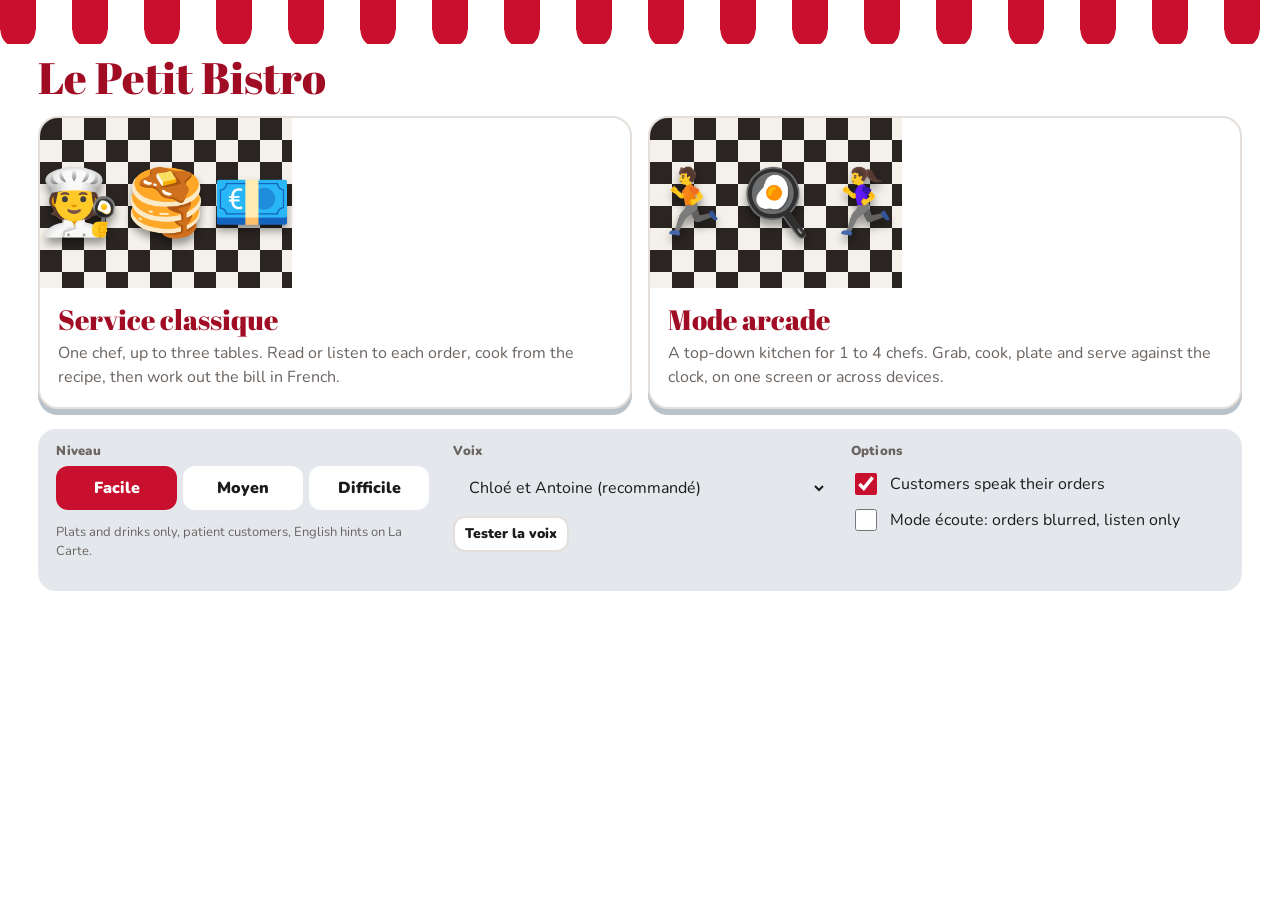
==== index.html @ fda9267b "Le Petit Bistro v1.0: classic and arcade modes with ElevenLabs voices Service classique and an Overc" ====
<!DOCTYPE html>
<html lang="fr">
<head>
<meta charset="utf-8">
<meta name="viewport" content="width=device-width, initial-scale=1">
<title>Le Petit Bistro</title>
<link rel="preconnect" href="https://fonts.googleapis.com">
<link rel="preconnect" href="https://fonts.gstatic.com" crossorigin>
<link href="https://fonts.googleapis.com/css2?family=Abril+Fatface&family=Nunito:wght@400;700;900&family=Caveat:wght@600&display=swap" rel="stylesheet">
<style>
/* VOICE: playful, busy, Parisian; Year 5-7 French under kitchen pressure
   IDEA: a corner bistro: striped awning, zinc counter, chalkboard menu, black-and-white tiled floor
   PICTURE: the game itself: the dining room (Classique) and a top-down kitchen (Arcade)
   COLOUR and TYPE: awning red, zinc grey, brass; Abril Fatface sign, Nunito body, Caveat chalk
   LAYOUT: awning band, game area, chalkboard menu beside (stacks on phones) */
:root{color-scheme:light dark;
--bg:light-dark(#ffffff,#141110);--ink:light-dark(#1d1b1a,#f3eee8);--mute:light-dark(#6b6460,#a99f97);
--red:#c8102e;--red2:light-dark(#a00c24,#e0435a);--zinc:light-dark(#e4e8ec,#2b3036);--zinc2:light-dark(#b9c1c9,#3c434b);
--card:light-dark(#ffffff,#1f1b19);--line:light-dark(#e4dfda,#352f2b);--brass:#c9a227;--ok:#2e8b57;--bad:#c8102e;
--board:#22302b;--chalk:#f2f0e6}
:root[data-theme=light]{color-scheme:light}:root[data-theme=dark]{color-scheme:dark}
*{box-sizing:border-box;min-width:0}
[hidden]{display:none!important}
body{margin:0;background:var(--bg);color:var(--ink);font:16px/1.5 Nunito,system-ui,sans-serif;overflow-x:clip}
button,input,select{font:inherit;color:inherit}
button{cursor:pointer;border:0;min-height:44px;border-radius:12px}
button:focus-visible,input:focus-visible,select:focus-visible{outline:3px solid var(--brass);outline-offset:2px}
input[type=text],select{min-height:44px;font-size:16px;border-radius:12px;padding:0 12px;background:var(--zinc);border:0}
.awning{height:30px;background:repeating-linear-gradient(90deg,var(--red) 0 36px,#fff 36px 72px);position:relative}
.awning::after{content:"";position:absolute;left:0;right:0;bottom:-14px;height:14px;background:radial-gradient(circle at 18px 0,var(--red) 17px,transparent 18px) 0 0/72px 14px,radial-gradient(circle at 18px 0,#fff 17px,transparent 18px) 36px 0/72px 14px}
header{display:flex;flex-wrap:wrap;align-items:center;gap:10px 20px;padding:24px max(3vw,14px) 8px}
h1{font:400 clamp(28px,4.4vw,44px)/1.05 "Abril Fatface",serif;margin:0;color:var(--red2);cursor:pointer}
.hud{display:flex;gap:8px;flex-wrap:wrap;margin-left:auto;align-items:center}
.pill{background:var(--zinc);border-radius:999px;padding:6px 14px;font-weight:900;white-space:nowrap}
.pill small{font-weight:700;color:var(--mute);margin-right:6px}
main{display:grid;grid-template-columns:minmax(0,1fr) 290px;gap:18px;padding:8px max(3vw,14px) 40px;max-width:1400px;margin:auto}
main.wide{grid-template-columns:minmax(0,1fr)}
@media(max-width:960px){main{grid-template-columns:minmax(0,1fr)}}
h2{font:900 13px/1 Nunito;letter-spacing:.02em;color:var(--mute);margin:0 0 8px}
.screen{display:none}.screen.on{display:block}
.btn{background:var(--red);color:#fff;font-weight:900;padding:0 18px}
.btn.ghost{background:var(--zinc);color:var(--ink)}
.zone .btn.ghost,.settings .btn.ghost{background:var(--card);border:2px solid var(--line)}
.btn.small{min-height:36px;padding:0 10px;font-size:14px}
.btn:disabled{opacity:.45;cursor:not-allowed}
.row{display:flex;gap:8px;flex-wrap:wrap;align-items:center}
.note{font-size:13px;color:var(--mute)}
/* menu */
.modes{display:grid;grid-template-columns:repeat(2,minmax(0,1fr));gap:16px}
@media(max-width:700px){.modes{grid-template-columns:minmax(0,1fr)}}
.mode{background:var(--card);border:2px solid var(--line);border-radius:20px;padding:0;overflow:hidden;text-align:left;display:flex;flex-direction:column;box-shadow:0 6px 0 var(--zinc2)}
.mode:hover{border-color:var(--brass)}
.mode .pic{height:170px;display:flex;align-items:center;justify-content:center;font-size:64px;gap:6px;background:conic-gradient(#f4f1ea 25%,#2a2522 0 50%,#f4f1ea 0 75%,#2a2522 0) 0 0/44px 44px;position:relative}
.mode .pic span{filter:drop-shadow(0 6px 4px #0006)}
.mode .txt{padding:16px 18px 18px}
.mode h3{font:400 28px/1.1 "Abril Fatface",serif;margin:0 0 6px;color:var(--red2)}
.mode p{margin:0;color:var(--mute)}
.settings{margin-top:20px;background:var(--zinc);border-radius:18px;padding:16px 18px;display:grid;grid-template-columns:repeat(auto-fit,minmax(240px,1fr));gap:12px 24px}
.seg{display:grid;grid-template-columns:repeat(3,minmax(0,1fr));gap:6px}
.seg button{background:var(--card);font-weight:900}.seg button[aria-pressed=true]{background:var(--red);color:#fff}
label.opt{display:flex;align-items:center;gap:10px;padding:4px 0}
label.opt input{width:22px;height:22px;accent-color:var(--red);flex:none}
/* classic */
.room{display:grid;grid-template-columns:repeat(var(--n,3),minmax(0,1fr));gap:12px;padding:14px;border-radius:18px;background:conic-gradient(var(--zinc) 25%,var(--card) 0 50%,var(--zinc) 0 75%,var(--card) 0) 0 0/40px 40px}
@media(max-width:600px){.room{grid-template-columns:minmax(0,1fr)}}
.table{background:var(--card);border:2px solid var(--line);border-radius:16px;padding:12px;min-height:196px;display:flex;flex-direction:column;gap:8px;box-shadow:0 6px 0 var(--zinc2)}
.table.empty{align-items:center;justify-content:center;color:var(--mute);font-style:italic}
.who{display:flex;align-items:center;gap:10px}.face{font-size:38px;line-height:1}.who b{display:block}.who span{font-size:13px;color:var(--mute)}
.bubble{background:var(--zinc);border-radius:14px;padding:9px 11px;font-weight:700}
.hidden .txt{filter:blur(6px);user-select:none}
.bar{height:8px;background:var(--zinc);border-radius:9px;overflow:hidden}.bar i{display:block;height:100%;background:var(--ok);transition:width .25s linear}
.kitchen{margin-top:18px;display:grid;grid-template-columns:minmax(0,1.4fr) minmax(0,1fr);gap:14px}
@media(max-width:700px){.kitchen{grid-template-columns:minmax(0,1fr)}}
.zone{background:var(--zinc);border-radius:18px;padding:14px}
.grid{display:grid;grid-template-columns:repeat(auto-fill,minmax(98px,1fr));gap:8px}
.item{background:var(--card);border:2px solid var(--line);display:flex;flex-direction:column;align-items:center;justify-content:center;padding:8px 4px;gap:2px;min-height:84px;text-align:center;line-height:1.15}
.item:hover{border-color:var(--brass)}.item .e{font-size:30px}.item b{font-size:14px}.item small{font-size:12px;color:var(--mute)}
.plate{background:var(--card);border-radius:50%;aspect-ratio:1;max-width:170px;margin:4px auto 10px;display:flex;flex-wrap:wrap;align-content:center;justify-content:center;gap:4px;font-size:30px;border:8px double var(--zinc2)}
.plate.cooking{animation:sizzle .3s infinite alternate}@keyframes sizzle{to{transform:rotate(2deg) scale(1.02)}}
.cookbar{height:8px;border-radius:9px;background:var(--card);overflow:hidden;margin-bottom:10px}.cookbar i{display:block;height:100%;width:0;background:var(--brass)}
.tray{display:grid;grid-template-columns:repeat(3,minmax(0,1fr));gap:8px}
.slot{background:var(--card);border:2px dashed var(--zinc2);border-radius:12px;min-height:84px;display:flex;flex-direction:column;align-items:center;justify-content:center;text-align:center;font-size:12px;color:var(--mute);padding:4px}
.slot.full{border-style:solid;border-color:var(--brass);color:var(--ink)}.slot .e{font-size:28px}
/* board */
.board{background:var(--board);color:var(--chalk);border-radius:16px;padding:16px;border:10px solid #6b4a2b;align-self:start;position:sticky;top:12px}
@media(max-width:960px){.board{position:static}}
.board h3{font:600 32px/1 Caveat,cursive;margin:0 0 6px;text-align:center}
.board h4{font:600 21px/1 Caveat,cursive;margin:10px 0 4px;color:var(--brass)}
.dish{display:grid;grid-template-columns:minmax(0,1fr) auto;gap:0 8px;font:600 19px/1.2 Caveat,cursive;padding:3px 0;border-bottom:1px dashed #ffffff22}
.dish .r{grid-column:1/-1;font:13px Nunito;opacity:.85}.dish .p{white-space:nowrap}
/* arcade */
.tickets{display:flex;gap:8px;overflow-x:auto;padding-bottom:6px;min-height:118px}
.ticket{flex:0 0 210px;background:#fffdf5;color:#1d1b1a;border-radius:6px 6px 14px 14px;padding:8px 10px 10px;box-shadow:0 3px 0 #0002;position:relative;border-top:6px solid var(--red)}
.ticket .t{font-weight:700;font-size:14px;line-height:1.3}
.ticket .slots{display:flex;gap:6px;margin-top:6px;font-size:20px}
.ticket .slots span{background:#efe9dc;border-radius:8px;padding:0 6px;min-width:34px;text-align:center}
.ticket .slots span.got{background:#cdebd8}
.ticket .tb{height:6px;background:#efe9dc;border-radius:6px;overflow:hidden;margin-top:6px}.ticket .tb i{display:block;height:100%}
.ticket button{position:absolute;top:4px;right:4px;min-height:30px;padding:0 6px;background:#efe9dc;font-size:14px}
.ticket.empty{background:transparent;border:2px dashed var(--zinc2);color:var(--mute);display:flex;align-items:center;justify-content:center;box-shadow:none}
.stage{position:relative;background:#2a2522;border-radius:18px;padding:8px;touch-action:none}
#cv{display:block;width:100%;border-radius:12px}
.touch{display:flex;justify-content:space-between;align-items:center;padding:12px 14px 6px;user-select:none;-webkit-user-select:none}
.joy{position:relative;width:132px;height:132px;border-radius:50%;background:#ffffff22;border:2px solid #ffffff55;touch-action:none;flex:none}
.joy i{position:absolute;left:50%;top:50%;width:56px;height:56px;margin:-28px 0 0 -28px;border-radius:50%;background:#fffc}
.act{width:112px;height:112px;border-radius:50%;background:var(--red);color:#fff;font-weight:900;font-size:15px;box-shadow:0 6px 0 #7a0a1c;flex:none;touch-action:none}
.act:active{transform:translateY(3px);box-shadow:0 3px 0 #7a0a1c}
.touch.off{display:none}
.lobby{display:grid;grid-template-columns:repeat(auto-fit,minmax(260px,1fr));gap:14px}
.card{background:var(--card);border:2px solid var(--line);border-radius:18px;padding:16px}
.card h3{font:400 22px/1.1 "Abril Fatface",serif;margin:0 0 8px;color:var(--red2)}
.code{font:400 48px/1 "Abril Fatface",serif;letter-spacing:.08em;color:var(--red2)}
.plist{display:flex;flex-wrap:wrap;gap:6px;margin:8px 0}
.plist span{background:var(--zinc);border-radius:999px;padding:4px 12px;font-weight:700}
.plist i{display:inline-block;width:12px;height:12px;border-radius:50%;margin-right:6px;vertical-align:-1px}
.keys{font-size:13px;color:var(--mute);margin-top:8px}
kbd{background:var(--zinc);border-radius:5px;padding:1px 6px;font:700 12px Nunito}
/* overlays */
.toast{position:fixed;left:50%;bottom:22px;transform:translateX(-50%);background:var(--ink);color:var(--bg);padding:10px 18px;border-radius:12px;font-weight:700;opacity:0;transition:opacity .2s;pointer-events:none;max-width:90vw;text-align:center;z-index:9}
.toast.on{opacity:1}
.modal{position:fixed;inset:0;background:#000a;display:none;align-items:center;justify-content:center;padding:16px;z-index:8}
.modal.on{display:flex}
.sheet{background:var(--card);border-radius:20px;padding:24px;max-width:540px;width:100%;max-height:92vh;overflow:auto;border-top:14px solid var(--red)}
.sheet h2{font:400 30px/1.1 "Abril Fatface",serif;color:var(--red2);margin:0 0 12px}
.bill{font:600 22px/1.3 Caveat,cursive;background:var(--zinc);border-radius:12px;padding:12px 16px;margin:10px 0}
.bill div{display:flex;justify-content:space-between;gap:10px}.bill .tot{border-top:2px solid var(--ink);margin-top:6px;padding-top:4px;font-size:26px}
.choices{display:grid;gap:8px;margin-top:10px}
.choices button{background:var(--zinc);font-weight:900;font-size:18px}
.choices button.right{background:var(--ok);color:#fff}.choices button.wrong{background:var(--bad);color:#fff}
.stats{display:grid;grid-template-columns:repeat(2,minmax(0,1fr));gap:8px;margin:10px 0}
.stats div{background:var(--zinc);border-radius:12px;padding:10px}.stats b{display:block;font-size:26px}
.stars{font-size:38px;text-align:center;letter-spacing:6px}
.vocab{font-size:14px;columns:2;column-gap:16px}@media(max-width:480px){.vocab{columns:1}}
@media(prefers-reduced-motion:reduce){.plate.cooking{animation:none}.bar i{transition:none}}
</style>
</head>
<body>
<div class="awning"></div>
<header>
  <h1 id="home" title="Menu">Le Petit Bistro</h1>
  <div class="hud" id="hud" hidden>
    <span class="pill"><small>Temps</small><span id="time">3:00</span></span>
    <span class="pill"><small>Caisse</small><span id="cash">0 €</span></span>
    <span class="pill"><small>Servis</small><span id="served">0</span></span>
    <button class="btn ghost small" id="soundBtn" aria-pressed="true">🔊 Son</button>
    <button class="btn ghost small" id="pauseBtn">Pause</button>
    <button class="btn ghost small" id="quitBtn">Menu</button>
  </div>
</header>

<main id="main">
<section>
  <!-- MENU -->
  <div class="screen on" id="scrMenu">
    <div class="modes">
      <button class="mode" id="goClassic">
        <div class="pic"><span>🧑‍🍳</span><span>🥞</span><span>💶</span></div>
        <div class="txt"><h3>Service classique</h3><p>One chef, up to three tables. Read or listen to each order, cook from the recipe, then work out the bill in French.</p></div>
      </button>
      <button class="mode" id="goArcade">
        <div class="pic"><span>🏃</span><span>🍳</span><span>🏃‍♀️</span></div>
        <div class="txt"><h3>Mode arcade</h3><p>A top-down kitchen for 1 to 4 chefs. Grab, cook, plate and serve against the clock, on one screen or across devices.</p></div>
      </button>
    </div>
    <div class="settings">
      <div>
        <h2>Niveau</h2>
        <div class="seg" id="levels">
          <button data-l="facile" aria-pressed="true">Facile</button>
          <button data-l="moyen" aria-pressed="false">Moyen</button>
          <button data-l="difficile" aria-pressed="false">Difficile</button>
        </div>
        <p class="note" id="levelNote"></p>
      </div>
      <div>
        <h2>Voix</h2>
        <select id="voiceSel" aria-label="Voix" style="width:100%"></select>
        <div class="row" style="margin-top:6px"><button class="btn ghost small" id="testVoice">Tester la voix</button><span class="note" id="voiceNote"></span></div>
      </div>
      <div>
        <h2>Options</h2>
        <label class="opt"><input type="checkbox" id="optSound" checked> Customers speak their orders</label>
        <label class="opt"><input type="checkbox" id="optListen"> Mode écoute: orders blurred, listen only</label>
      </div>
    </div>
  </div>

  <!-- CLASSIC -->
  <div class="screen" id="scrClassic">
    <h2>La salle</h2>
    <div class="room" id="room"></div>
    <div class="kitchen">
      <div class="zone">
        <h2>Les ingrédients: cliquez pour les mettre dans l'assiette</h2>
        <div class="grid" id="ings"></div>
        <h2 style="margin-top:14px">Le bar et le frigo</h2>
        <div class="grid" id="extras"></div>
      </div>
      <div class="zone">
        <h2>L'assiette</h2>
        <div class="plate" id="plate"></div>
        <div class="cookbar"><i id="cookfill"></i></div>
        <div class="row" style="justify-content:center">
          <button class="btn" id="prepBtn">Préparer</button>
          <button class="btn ghost" id="binBtn">Poubelle</button>
        </div>
        <h2 style="margin-top:16px">Le plateau: cliquez pour enlever</h2>
        <div class="tray" id="tray"></div>
      </div>
    </div>
  </div>

  <!-- ARCADE LOBBY -->
  <div class="screen" id="scrLobby">
    <div class="lobby">
      <div class="card">
        <h3>Sur cet appareil</h3>
        <p class="note">One or two chefs sharing this screen and keyboard.</p>
        <label class="opt"><input type="text" id="nameIn" value="Chef" maxlength="12" aria-label="Ton nom" style="flex:1"></label>
        <label class="opt"><input type="checkbox" id="opt2p"> Two players on this keyboard</label>
        <button class="btn" id="playLocal">Ouvrir la cuisine</button>
        <p class="keys">Chef 1: <kbd>W</kbd><kbd>A</kbd><kbd>S</kbd><kbd>D</kbd> to move, <kbd>Space</kbd> or <kbd>E</kbd> to grab and drop.<br>Chef 2: arrow keys, <kbd>Enter</kbd>. Touch screens get a joystick.</p>
      </div>
      <div class="card">
        <h3>En ligne</h3>
        <p class="note" id="onlineNote">Connecting…</p>
        <div class="row"><button class="btn" id="hostBtn" disabled>Créer une partie</button></div>
        <div class="row" style="margin-top:10px">
          <input type="text" id="codeIn" placeholder="Code" maxlength="4" aria-label="Code de la partie" style="width:110px;text-transform:uppercase">
          <button class="btn ghost" id="joinBtn" disabled>Rejoindre</button>
        </div>
        <div id="netBox" hidden style="margin-top:12px">
          <div class="note" id="netRole"></div>
          <div class="code" id="netCode"></div>
          <div class="plist" id="netPlayers"></div>
          <div class="row"><button class="btn" id="netStart" hidden>Lancer le service</button><button class="btn ghost small" id="netLeave">Quitter</button></div>
        </div>
      </div>
    </div>
  </div>

  <!-- ARCADE GAME -->
  <div class="screen" id="scrArcade">
    <div class="tickets" id="tickets"></div>
    <div class="stage" id="stage">
      <canvas id="cv" width="960" height="576" aria-label="La cuisine"></canvas>
      <div class="touch off" id="touch">
        <div class="joy" id="joy"><i id="knob"></i></div>
        <button class="act" id="actBtn">Prendre /<br>Poser</button>
      </div>
    </div>
    <p class="note" style="margin-top:8px">Grab a plate (🍽️), add ingredients from the crates, cook on the stove (🔥) if the recipe says so, then take dishes, drinks and desserts to the hatch (PASSE). The bin (🗑️) clears your hands.</p>
  </div>
</section>

<aside class="board" id="board" aria-label="Le menu">
  <h3>La Carte</h3>
  <div id="carte"></div>
</aside>
</main>

<div class="toast" id="toast"></div>

<div class="modal" id="billModal">
  <div class="sheet">
    <h2 id="billTitle">L'addition !</h2>
    <p id="billSay"></p>
    <div class="bill" id="billLines"></div>
    <p><b>Ça fait combien ?</b> Choose the total in French.</p>
    <div class="choices" id="billChoices"></div>
    <p id="billFeedback" style="font-weight:900;min-height:24px"></p>
    <div class="row"><button class="btn" id="billNext" hidden>Continuer</button></div>
  </div>
</div>

<div class="modal" id="endModal">
  <div class="sheet">
    <h2 id="endTitle">Le bistro est fermé !</h2>
    <div class="stars" id="endStars"></div>
    <div class="stats" id="endStats"></div>
    <h2 style="font-size:20px">Vocabulaire du jour</h2>
    <div class="vocab" id="endVocab"></div>
    <div class="row" style="margin-top:14px"><button class="btn" id="againBtn">Rejouer</button><button class="btn ghost" id="endMenu">Menu</button></div>
  </div>
</div>

<script>
{
/* ---------------- data ---------------- */
const $=id=>document.getElementById(id);
const pick=a=>a[Math.floor(Math.random()*a.length)];
const esc=s=>String(s).replace(/[&<>"']/g,c=>({"&":"&amp;","<":"&lt;",">":"&gt;",'"':"&quot;","'":"&#39;"}[c]));
const ING={pain:["le pain","bread","🥖"],jambon:["le jambon","ham","🍖"],fromage:["le fromage","cheese","🧀"],oeufs:["les œufs","eggs","🥚"],
tomate:["la tomate","tomato","🍅"],salade:["la salade","lettuce","🥬"],pate:["la pâte à crêpe","pancake batter","🥣"],chocolat:["le chocolat","chocolate","🍫"],sucre:["le sucre","sugar","🍬"]};
const PLATS=[
 {id:"croque",fr:"un croque-monsieur",en:"toasted ham and cheese sandwich",e:"🥪",ing:["pain","jambon","fromage"],cook:true,p:7},
 {id:"sandwich",fr:"un sandwich au jambon",en:"ham sandwich",e:"🌯",ing:["pain","jambon"],cook:false,p:5},
 {id:"omelette",fr:"une omelette au fromage",en:"cheese omelette",e:"🍳",ing:["oeufs","fromage"],cook:true,p:8},
 {id:"crepechoc",fr:"une crêpe au chocolat",en:"chocolate pancake",e:"🥞",ing:["pate","chocolat"],cook:true,p:6},
 {id:"crepesucre",fr:"une crêpe au sucre",en:"sugar pancake",e:"🫓",ing:["pate","sucre"],cook:true,p:4},
 {id:"salade",fr:"une salade de tomates",en:"tomato salad",e:"🥗",ing:["salade","tomate"],cook:false,p:6}];
const BOISSONS=[{id:"limonade",fr:"une limonade",en:"lemonade",e:"🍋",p:3},{id:"jus",fr:"un jus d'orange",en:"orange juice",e:"🧃",p:3},
 {id:"chocolat",fr:"un chocolat chaud",en:"hot chocolate",e:"☕",p:4},{id:"eau",fr:"une eau minérale",en:"mineral water",e:"💧",p:2}];
const DESSERTS=[{id:"glace",fr:"une glace à la vanille",en:"vanilla ice cream",e:"🍨",p:4},{id:"tarte",fr:"une tarte aux pommes",en:"apple tart",e:"🥧",p:5}];
const byId=(l,id)=>l.find(x=>x.id===id);
const NUM=["zéro","un","deux","trois","quatre","cinq","six","sept","huit","neuf","dix","onze","douze","treize","quatorze","quinze","seize","dix-sept","dix-huit","dix-neuf","vingt","vingt et un","vingt-deux","vingt-trois","vingt-quatre","vingt-cinq"];
const CONF={1:11,11:1,2:12,12:2,3:13,13:3,4:14,14:4,5:15,15:5,6:16,16:6,7:17,17:7,8:18,18:8,9:19,19:9,10:20,20:10};
const ORDERS=[{"id": "o_omelette_chocolat_x", "v": "f", "plat": "omelette", "boisson": "chocolat", "dessert": null, "text": "Bonjour, madame ! J'aimerais une omelette au fromage et un chocolat chaud s'il vous plaît !"}, {"id": "o_sandwich_x_tarte", "v": "m", "plat": "sandwich", "boisson": null, "dessert": "tarte", "text": "Salut ! Pour moi, un sandwich au jambon et une tarte aux pommes, merci !"}, {"id": "o_omelette_x_tarte", "v": "f", "plat": "omelette", "boisson": null, "dessert": "tarte", "text": "Bonjour, monsieur ! Je voudrais une omelette au fromage et une tarte aux pommes, s'il vous plaît."}, {"id": "o_croque_x_x", "v": "m", "plat": "croque", "boisson": null, "dessert": null, "text": "Salut ! Pour moi, un croque-monsieur, merci !"}, {"id": "o_salade_eau_tarte", "v": "f", "plat": "salade", "boisson": "eau", "dessert": "tarte", "text": "Bonjour ! Je voudrais une salade de tomates, une eau minérale et une tarte aux pommes, merci !"}, {"id": "o_crepechoc_x_x", "v": "m", "plat": "crepechoc", "boisson": null, "dessert": null, "text": "Salut ! Pour moi, une crêpe au chocolat s'il vous plaît !"}, {"id": "o_omelette_limonade_x", "v": "f", "plat": "omelette", "boisson": "limonade", "dessert": null, "text": "Bonjour, monsieur ! J'aimerais une omelette au fromage et une limonade, s'il vous plaît."}, {"id": "o_sandwich_chocolat_x", "v": "m", "plat": "sandwich", "boisson": "chocolat", "dessert": null, "text": "Bonjour, monsieur ! J'aimerais un sandwich au jambon et un chocolat chaud, s'il vous plaît."}, {"id": "o_sandwich_jus_x", "v": "f", "plat": "sandwich", "boisson": "jus", "dessert": null, "text": "Bonjour, madame ! Je voudrais un sandwich au jambon et un jus d'orange s'il vous plaît !"}, {"id": "o_crepechoc_limonade_x", "v": "m", "plat": "crepechoc", "boisson": "limonade", "dessert": null, "text": "Bonjour ! Je vais prendre une crêpe au chocolat et une limonade s'il vous plaît !"}, {"id": "o_crepechoc_eau_x", "v": "f", "plat": "crepechoc", "boisson": "eau", "dessert": null, "text": "Bonsoir ! Je vais prendre une crêpe au chocolat et une eau minérale s'il vous plaît !"}, {"id": "o_omelette_eau_x", "v": "m", "plat": "omelette", "boisson": "eau", "dessert": null, "text": "Bonjour, monsieur ! Pour moi, une omelette au fromage et une eau minérale, s'il vous plaît."}, {"id": "o_croque_x_glace", "v": "f", "plat": "croque", "boisson": null, "dessert": "glace", "text": "Bonsoir ! Pour moi, un croque-monsieur et une glace à la vanille s'il vous plaît !"}, {"id": "o_salade_limonade_x", "v": "m", "plat": "salade", "boisson": "limonade", "dessert": null, "text": "Bonjour, madame ! J'aimerais une salade de tomates et une limonade, s'il vous plaît."}, {"id": "o_omelette_jus_tarte", "v": "f", "plat": "omelette", "boisson": "jus", "dessert": "tarte", "text": "Bonjour, monsieur ! J'aimerais une omelette au fromage, un jus d'orange et une tarte aux pommes, merci !"}, {"id": "o_crepesucre_jus_x", "v": "m", "plat": "crepesucre", "boisson": "jus", "dessert": null, "text": "Bonjour, monsieur ! J'aimerais une crêpe au sucre et un jus d'orange, merci !"}, {"id": "o_croque_chocolat_glace", "v": "f", "plat": "croque", "boisson": "chocolat", "dessert": "glace", "text": "Bonjour, monsieur ! Je vais prendre un croque-monsieur, un chocolat chaud et une glace à la vanille, s'il vous plaît."}, {"id": "o_crepesucre_jus_glace", "v": "m", "plat": "crepesucre", "boisson": "jus", "dessert": "glace", "text": "Bonjour ! Je vais prendre une crêpe au sucre, un jus d'orange et une glace à la vanille, s'il vous plaît."}, {"id": "o_sandwich_x_glace", "v": "f", "plat": "sandwich", "boisson": null, "dessert": "glace", "text": "Bonsoir ! Je vais prendre un sandwich au jambon et une glace à la vanille, s'il vous plaît."}, {"id": "o_salade_limonade_tarte", "v": "m", "plat": "salade", "boisson": "limonade", "dessert": "tarte", "text": "Bonjour, monsieur ! Je vais prendre une salade de tomates, une limonade et une tarte aux pommes s'il vous plaît !"}, {"id": "o_crepesucre_chocolat_tarte", "v": "f", "plat": "crepesucre", "boisson": "chocolat", "dessert": "tarte", "text": "Salut ! Je voudrais une crêpe au sucre, un chocolat chaud et une tarte aux pommes, s'il vous plaît."}, {"id": "o_crepesucre_x_x", "v": "m", "plat": "crepesucre", "boisson": null, "dessert": null, "text": "Bonjour, monsieur ! J'aimerais une crêpe au sucre, merci !"}, {"id": "o_sandwich_chocolat_glace", "v": "f", "plat": "sandwich", "boisson": "chocolat", "dessert": "glace", "text": "Bonjour, madame ! J'aimerais un sandwich au jambon, un chocolat chaud et une glace à la vanille, s'il vous plaît."}, {"id": "o_sandwich_jus_glace", "v": "m", "plat": "sandwich", "boisson": "jus", "dessert": "glace", "text": "Bonjour, madame ! Je voudrais un sandwich au jambon, un jus d'orange et une glace à la vanille s'il vous plaît !"}, {"id": "o_croque_limonade_tarte", "v": "f", "plat": "croque", "boisson": "limonade", "dessert": "tarte", "text": "Bonjour, madame ! Pour moi, un croque-monsieur, une limonade et une tarte aux pommes s'il vous plaît !"}, {"id": "o_crepechoc_jus_glace", "v": "m", "plat": "crepechoc", "boisson": "jus", "dessert": "glace", "text": "Bonjour, monsieur ! Pour moi, une crêpe au chocolat, un jus d'orange et une glace à la vanille, s'il vous plaît."}, {"id": "o_crepechoc_eau_glace", "v": "f", "plat": "crepechoc", "boisson": "eau", "dessert": "glace", "text": "Bonjour, monsieur ! Pour moi, une crêpe au chocolat, une eau minérale et une glace à la vanille, s'il vous plaît."}, {"id": "o_crepechoc_x_tarte", "v": "m", "plat": "crepechoc", "boisson": null, "dessert": "tarte", "text": "Bonsoir ! Je voudrais une crêpe au chocolat et une tarte aux pommes, s'il vous plaît."}, {"id": "o_crepesucre_x_glace", "v": "f", "plat": "crepesucre", "boisson": null, "dessert": "glace", "text": "Bonjour, monsieur ! Je vais prendre une crêpe au sucre et une glace à la vanille, s'il vous plaît."}, {"id": "o_crepesucre_eau_glace", "v": "m", "plat": "crepesucre", "boisson": "eau", "dessert": "glace", "text": "Salut ! Je voudrais une crêpe au sucre, une eau minérale et une glace à la vanille, s'il vous plaît."}, {"id": "o_crepechoc_chocolat_tarte", "v": "f", "plat": "crepechoc", "boisson": "chocolat", "dessert": "tarte", "text": "Bonjour ! Je vais prendre une crêpe au chocolat, un chocolat chaud et une tarte aux pommes, merci !"}, {"id": "o_sandwich_eau_tarte", "v": "m", "plat": "sandwich", "boisson": "eau", "dessert": "tarte", "text": "Bonjour ! J'aimerais un sandwich au jambon, une eau minérale et une tarte aux pommes, merci !"}, {"id": "o_sandwich_limonade_tarte", "v": "f", "plat": "sandwich", "boisson": "limonade", "dessert": "tarte", "text": "Bonjour ! Je voudrais un sandwich au jambon, une limonade et une tarte aux pommes, s'il vous plaît."}, {"id": "o_salade_x_tarte", "v": "m", "plat": "salade", "boisson": null, "dessert": "tarte", "text": "Bonjour, madame ! Pour moi, une salade de tomates et une tarte aux pommes, s'il vous plaît."}, {"id": "o_omelette_x_glace", "v": "f", "plat": "omelette", "boisson": null, "dessert": "glace", "text": "Salut ! J'aimerais une omelette au fromage et une glace à la vanille, merci !"}, {"id": "o_croque_eau_glace", "v": "m", "plat": "croque", "boisson": "eau", "dessert": "glace", "text": "Salut ! Pour moi, un croque-monsieur, une eau minérale et une glace à la vanille, s'il vous plaît."}, {"id": "o_croque_limonade_x", "v": "f", "plat": "croque", "boisson": "limonade", "dessert": null, "text": "Bonjour ! Pour moi, un croque-monsieur et une limonade s'il vous plaît !"}, {"id": "o_omelette_eau_tarte", "v": "m", "plat": "omelette", "boisson": "eau", "dessert": "tarte", "text": "Bonjour, monsieur ! Pour moi, une omelette au fromage, une eau minérale et une tarte aux pommes s'il vous plaît !"}, {"id": "o_salade_x_glace", "v": "f", "plat": "salade", "boisson": null, "dessert": "glace", "text": "Bonjour ! Je vais prendre une salade de tomates et une glace à la vanille, s'il vous plaît."}, {"id": "o_crepechoc_limonade_glace", "v": "m", "plat": "crepechoc", "boisson": "limonade", "dessert": "glace", "text": "Salut ! J'aimerais une crêpe au chocolat, une limonade et une glace à la vanille s'il vous plaît !"}, {"id": "o_salade_jus_x", "v": "f", "plat": "salade", "boisson": "jus", "dessert": null, "text": "Bonsoir ! Je voudrais une salade de tomates et un jus d'orange, s'il vous plaît."}, {"id": "o_sandwich_jus_tarte", "v": "m", "plat": "sandwich", "boisson": "jus", "dessert": "tarte", "text": "Bonjour, madame ! J'aimerais un sandwich au jambon, un jus d'orange et une tarte aux pommes, s'il vous plaît."}, {"id": "o_salade_jus_glace", "v": "f", "plat": "salade", "boisson": "jus", "dessert": "glace", "text": "Bonjour, madame ! Je voudrais une salade de tomates, un jus d'orange et une glace à la vanille, merci !"}, {"id": "o_omelette_chocolat_glace", "v": "m", "plat": "omelette", "boisson": "chocolat", "dessert": "glace", "text": "Salut ! Je voudrais une omelette au fromage, un chocolat chaud et une glace à la vanille, merci !"}, {"id": "o_crepechoc_jus_x", "v": "f", "plat": "crepechoc", "boisson": "jus", "dessert": null, "text": "Salut ! J'aimerais une crêpe au chocolat et un jus d'orange, s'il vous plaît."}, {"id": "o_omelette_jus_glace", "v": "m", "plat": "omelette", "boisson": "jus", "dessert": "glace", "text": "Salut ! Je vais prendre une omelette au fromage, un jus d'orange et une glace à la vanille, merci !"}, {"id": "o_crepesucre_limonade_x", "v": "f", "plat": "crepesucre", "boisson": "limonade", "dessert": null, "text": "Bonjour, madame ! J'aimerais une crêpe au sucre et une limonade, merci !"}, {"id": "o_crepesucre_chocolat_glace", "v": "m", "plat": "crepesucre", "boisson": "chocolat", "dessert": "glace", "text": "Bonsoir ! Je vais prendre une crêpe au sucre, un chocolat chaud et une glace à la vanille, s'il vous plaît."}, {"id": "o_omelette_eau_glace", "v": "f", "plat": "omelette", "boisson": "eau", "dessert": "glace", "text": "Bonjour, monsieur ! Je vais prendre une omelette au fromage, une eau minérale et une glace à la vanille, s'il vous plaît."}, {"id": "o_crepechoc_eau_tarte", "v": "m", "plat": "crepechoc", "boisson": "eau", "dessert": "tarte", "text": "Bonjour, madame ! Pour moi, une crêpe au chocolat, une eau minérale et une tarte aux pommes s'il vous plaît !"}, {"id": "o_salade_eau_glace", "v": "f", "plat": "salade", "boisson": "eau", "dessert": "glace", "text": "Bonjour ! Je voudrais une salade de tomates, une eau minérale et une glace à la vanille s'il vous plaît !"}, {"id": "o_omelette_jus_x", "v": "m", "plat": "omelette", "boisson": "jus", "dessert": null, "text": "Bonjour, monsieur ! J'aimerais une omelette au fromage et un jus d'orange, s'il vous plaît."}, {"id": "o_crepesucre_limonade_tarte", "v": "f", "plat": "crepesucre", "boisson": "limonade", "dessert": "tarte", "text": "Bonjour, madame ! J'aimerais une crêpe au sucre, une limonade et une tarte aux pommes s'il vous plaît !"}, {"id": "o_omelette_limonade_glace", "v": "m", "plat": "omelette", "boisson": "limonade", "dessert": "glace", "text": "Salut ! J'aimerais une omelette au fromage, une limonade et une glace à la vanille, s'il vous plaît."}, {"id": "o_salade_chocolat_x", "v": "f", "plat": "salade", "boisson": "chocolat", "dessert": null, "text": "Bonsoir ! Je voudrais une salade de tomates et un chocolat chaud, s'il vous plaît."}, {"id": "o_sandwich_chocolat_tarte", "v": "m", "plat": "sandwich", "boisson": "chocolat", "dessert": "tarte", "text": "Bonjour, monsieur ! Je vais prendre un sandwich au jambon, un chocolat chaud et une tarte aux pommes s'il vous plaît !"}, {"id": "o_sandwich_limonade_x", "v": "f", "plat": "sandwich", "boisson": "limonade", "dessert": null, "text": "Bonsoir ! Pour moi, un sandwich au jambon et une limonade, merci !"}, {"id": "o_crepesucre_eau_x", "v": "m", "plat": "crepesucre", "boisson": "eau", "dessert": null, "text": "Bonjour, madame ! Je voudrais une crêpe au sucre et une eau minérale s'il vous plaît !"}, {"id": "o_crepesucre_chocolat_x", "v": "f", "plat": "crepesucre", "boisson": "chocolat", "dessert": null, "text": "Salut ! Je voudrais une crêpe au sucre et un chocolat chaud, merci !"}, {"id": "o_omelette_limonade_tarte", "v": "m", "plat": "omelette", "boisson": "limonade", "dessert": "tarte", "text": "Bonjour ! Pour moi, une omelette au fromage, une limonade et une tarte aux pommes, merci !"}, {"id": "o_croque_x_tarte", "v": "f", "plat": "croque", "boisson": null, "dessert": "tarte", "text": "Bonsoir ! Pour moi, un croque-monsieur et une tarte aux pommes, s'il vous plaît."}, {"id": "o_croque_eau_tarte", "v": "m", "plat": "croque", "boisson": "eau", "dessert": "tarte", "text": "Bonjour, monsieur ! J'aimerais un croque-monsieur, une eau minérale et une tarte aux pommes, s'il vous plaît."}, {"id": "o_crepesucre_x_tarte", "v": "f", "plat": "crepesucre", "boisson": null, "dessert": "tarte", "text": "Bonjour, monsieur ! Pour moi, une crêpe au sucre et une tarte aux pommes s'il vous plaît !"}, {"id": "o_salade_chocolat_glace", "v": "m", "plat": "salade", "boisson": "chocolat", "dessert": "glace", "text": "Bonjour ! Je vais prendre une salade de tomates, un chocolat chaud et une glace à la vanille, s'il vous plaît."}, {"id": "o_salade_eau_x", "v": "f", "plat": "salade", "boisson": "eau", "dessert": null, "text": "Bonsoir ! Je voudrais une salade de tomates et une eau minérale, s'il vous plaît."}, {"id": "o_salade_chocolat_tarte", "v": "m", "plat": "salade", "boisson": "chocolat", "dessert": "tarte", "text": "Bonjour, madame ! Pour moi, une salade de tomates, un chocolat chaud et une tarte aux pommes, merci !"}, {"id": "o_sandwich_eau_glace", "v": "f", "plat": "sandwich", "boisson": "eau", "dessert": "glace", "text": "Bonsoir ! Pour moi, un sandwich au jambon, une eau minérale et une glace à la vanille, merci !"}, {"id": "o_sandwich_x_x", "v": "m", "plat": "sandwich", "boisson": null, "dessert": null, "text": "Salut ! Je vais prendre un sandwich au jambon, merci !"}, {"id": "o_salade_limonade_glace", "v": "f", "plat": "salade", "boisson": "limonade", "dessert": "glace", "text": "Bonjour, madame ! Je vais prendre une salade de tomates, une limonade et une glace à la vanille, s'il vous plaît."}, {"id": "o_crepechoc_chocolat_x", "v": "m", "plat": "crepechoc", "boisson": "chocolat", "dessert": null, "text": "Bonjour ! Je voudrais une crêpe au chocolat et un chocolat chaud, merci !"}, {"id": "o_salade_x_x", "v": "f", "plat": "salade", "boisson": null, "dessert": null, "text": "Bonsoir ! Pour moi, une salade de tomates, s'il vous plaît."}, {"id": "o_omelette_x_x", "v": "m", "plat": "omelette", "boisson": null, "dessert": null, "text": "Bonsoir ! Je voudrais une omelette au fromage s'il vous plaît !"}, {"id": "o_croque_jus_tarte", "v": "f", "plat": "croque", "boisson": "jus", "dessert": "tarte", "text": "Bonsoir ! J'aimerais un croque-monsieur, un jus d'orange et une tarte aux pommes, merci !"}, {"id": "o_crepechoc_jus_tarte", "v": "m", "plat": "crepechoc", "boisson": "jus", "dessert": "tarte", "text": "Bonsoir ! J'aimerais une crêpe au chocolat, un jus d'orange et une tarte aux pommes s'il vous plaît !"}, {"id": "o_crepechoc_chocolat_glace", "v": "f", "plat": "crepechoc", "boisson": "chocolat", "dessert": "glace", "text": "Bonjour, madame ! Pour moi, une crêpe au chocolat, un chocolat chaud et une glace à la vanille, s'il vous plaît."}, {"id": "o_croque_chocolat_tarte", "v": "m", "plat": "croque", "boisson": "chocolat", "dessert": "tarte", "text": "Bonjour ! J'aimerais un croque-monsieur, un chocolat chaud et une tarte aux pommes s'il vous plaît !"}, {"id": "o_croque_limonade_glace", "v": "f", "plat": "croque", "boisson": "limonade", "dessert": "glace", "text": "Bonjour, madame ! Pour moi, un croque-monsieur, une limonade et une glace à la vanille, merci !"}, {"id": "o_sandwich_eau_x", "v": "m", "plat": "sandwich", "boisson": "eau", "dessert": null, "text": "Bonsoir ! Je vais prendre un sandwich au jambon et une eau minérale, merci !"}, {"id": "o_crepesucre_limonade_glace", "v": "f", "plat": "crepesucre", "boisson": "limonade", "dessert": "glace", "text": "Bonjour, madame ! Je voudrais une crêpe au sucre, une limonade et une glace à la vanille s'il vous plaît !"}, {"id": "o_croque_jus_glace", "v": "m", "plat": "croque", "boisson": "jus", "dessert": "glace", "text": "Bonsoir ! Je voudrais un croque-monsieur, un jus d'orange et une glace à la vanille, s'il vous plaît."}, {"id": "o_crepesucre_eau_tarte", "v": "f", "plat": "crepesucre", "boisson": "eau", "dessert": "tarte", "text": "Bonsoir ! Je vais prendre une crêpe au sucre, une eau minérale et une tarte aux pommes s'il vous plaît !"}, {"id": "o_crepechoc_x_glace", "v": "m", "plat": "crepechoc", "boisson": null, "dessert": "glace", "text": "Bonjour, madame ! Je voudrais une crêpe au chocolat et une glace à la vanille, merci !"}, {"id": "o_croque_eau_x", "v": "f", "plat": "croque", "boisson": "eau", "dessert": null, "text": "Bonjour ! J'aimerais un croque-monsieur et une eau minérale, merci !"}, {"id": "o_crepesucre_jus_tarte", "v": "m", "plat": "crepesucre", "boisson": "jus", "dessert": "tarte", "text": "Bonjour, madame ! Pour moi, une crêpe au sucre, un jus d'orange et une tarte aux pommes, s'il vous plaît."}, {"id": "o_croque_chocolat_x", "v": "f", "plat": "croque", "boisson": "chocolat", "dessert": null, "text": "Bonjour, madame ! Je voudrais un croque-monsieur et un chocolat chaud, s'il vous plaît."}, {"id": "o_croque_jus_x", "v": "m", "plat": "croque", "boisson": "jus", "dessert": null, "text": "Bonsoir ! J'aimerais un croque-monsieur et un jus d'orange, s'il vous plaît."}, {"id": "o_salade_jus_tarte", "v": "f", "plat": "salade", "boisson": "jus", "dessert": "tarte", "text": "Bonjour ! Pour moi, une salade de tomates, un jus d'orange et une tarte aux pommes, merci !"}, {"id": "o_crepechoc_limonade_tarte", "v": "m", "plat": "crepechoc", "boisson": "limonade", "dessert": "tarte", "text": "Bonjour ! Je voudrais une crêpe au chocolat, une limonade et une tarte aux pommes s'il vous plaît !"}, {"id": "o_sandwich_limonade_glace", "v": "f", "plat": "sandwich", "boisson": "limonade", "dessert": "glace", "text": "Salut ! Je vais prendre un sandwich au jambon, une limonade et une glace à la vanille, merci !"}, {"id": "o_omelette_chocolat_tarte", "v": "m", "plat": "omelette", "boisson": "chocolat", "dessert": "tarte", "text": "Salut ! Pour moi, une omelette au fromage, un chocolat chaud et une tarte aux pommes, merci !"}];
const PEOPLE=[["👵","Madame Martin","f"],["👨‍🦱","Monsieur Dupont","m"],["👩‍🦰","Madame Bernard","f"],["🧔","Monsieur Petit","m"],["👧","Chloé","f"],["👦","Lucas","m"],["👴","Monsieur Moreau","m"],["👩","Madame Laurent","f"],["👱‍♀️","Mademoiselle Roux","f"],["👨","Monsieur Girard","m"]];
const LEVELS={
 facile:{tables:2,spawn:15,pat:80,hints:true,aSpawn:22,aTime:100,aMax:3,note:"Plats and drinks only, patient customers, English hints on La Carte."},
 moyen:{tables:3,spawn:12,pat:62,hints:false,aSpawn:17,aTime:80,aMax:4,note:"Desserts join the menu. French only."},
 difficile:{tables:3,spawn:9,pat:48,hints:false,aSpawn:13,aTime:65,aMax:4,note:"Impatient customers and bigger orders."}};
let lvl="facile";
const pool=()=>ORDERS.filter(o=>lvl==="facile"?!o.dessert:lvl==="difficile"?(o.boisson||o.dessert):true);
const itemsOf=o=>[byId(PLATS,o.plat)].concat(o.boisson?[byId(BOISSONS,o.boisson)]:[],o.dessert?[byId(DESSERTS,o.dessert)]:[]);
const totalOf=o=>itemsOf(o).reduce((s,x)=>s+x.p,0);
const personFor=v=>pick(PEOPLE.filter(p=>p[2]===v));

/* ---------------- settings, audio ---------------- */
const SET={sound:true,listen:false,voice:"clips"};
let ttsVoices=[];
const clipCache={};
function clipUrl(id){
  if(!clipCache[id]){clipCache[id]=fetch("audio/"+id+".mp3").then(r=>{if(!r.ok)throw new Error("missing");return r.blob()}).then(b=>URL.createObjectURL(b));
    clipCache[id].catch(()=>{delete clipCache[id]})}
  return clipCache[id];
}
let playTok=0,curAudio=null;
function stopAudio(){playTok++;if(curAudio){try{curAudio.pause()}catch(e){}curAudio=null}try{speechSynthesis.cancel()}catch(e){}}
async function speak(ids,text,force){
  if(!SET.sound&&!force)return;
  stopAudio();const tok=playTok;
  if(SET.voice==="clips"){
    try{for(const id of ids){const url=await clipUrl(id);if(tok!==playTok)return;
        await new Promise(res=>{const a=new Audio(url);curAudio=a;a.onended=res;a.onerror=res;const p=a.play();if(p&&p.catch)p.catch(res)})}
      return}catch(e){if(tok!==playTok)return}
  }
  tts(text);
}
function tts(text){if(!("speechSynthesis" in window))return;try{const u=new SpeechSynthesisUtterance(text);u.lang="fr-FR";u.rate=.9;
  const v=ttsVoices[+String(SET.voice).replace("tts","")];if(v)u.voice=v;speechSynthesis.cancel();speechSynthesis.speak(u)}catch(e){}}
function loadVoices(){
  try{ttsVoices=speechSynthesis.getVoices().filter(v=>v.lang&&v.lang.toLowerCase().startsWith("fr"))}catch(e){ttsVoices=[]}
  const rank=v=>(/natural|neural|premium|enhanced|améliorée|google/i.test(v.name)?0:2)+(v.lang.replace("_","-")==="fr-FR"?0:1);
  ttsVoices.sort((a,b)=>rank(a)-rank(b));
  const sel=$("voiceSel"),prev=sel.value||"clips";sel.innerHTML="";
  const add=(val,txt)=>{const o=document.createElement("option");o.value=val;o.textContent=txt;sel.appendChild(o)};
  add("clips","Chloé et Antoine (recommandé)");
  ttsVoices.forEach((v,i)=>add("tts"+i,`Navigateur: ${v.name} (${v.lang})`));
  sel.value=[...sel.options].some(o=>o.value===prev)?prev:"clips";SET.voice=sel.value;
}
if("speechSynthesis" in window){loadVoices();try{speechSynthesis.addEventListener("voiceschanged",loadVoices)}catch(e){}}else loadVoices();
$("voiceSel").onchange=e=>{SET.voice=e.target.value};
$("testVoice").onclick=()=>{const o=ORDERS.find(x=>x.v==="f")||ORDERS[0];speak([o.id],o.text,true)};
$("optSound").onchange=e=>{SET.sound=e.target.checked;syncSoundBtn()};
$("optListen").onchange=e=>{SET.listen=e.target.checked;if(S)renderRoom()};
function syncSoundBtn(){$("soundBtn").setAttribute("aria-pressed",SET.sound);$("soundBtn").textContent=SET.sound?"🔊 Son":"🔇 Son";$("optSound").checked=SET.sound}
$("soundBtn").onclick=()=>{SET.sound=!SET.sound;if(!SET.sound)stopAudio();syncSoundBtn()};
// warm the cache for the short lines
["f","m"].forEach(v=>["wrong","bye","leave","noncest"].forEach(k=>clipUrl(k+"_"+v).catch(()=>{})));

let tt;function toast(m){const t=$("toast");t.textContent=m;t.classList.add("on");clearTimeout(tt);tt=setTimeout(()=>t.classList.remove("on"),2200)}
const fmt=s=>Math.floor(Math.max(0,s)/60)+":"+String(Math.floor(Math.max(0,s)%60)).padStart(2,"0");

/* ---------------- screens ---------------- */
let mode="menu";
function show(id){["scrMenu","scrClassic","scrLobby","scrArcade"].forEach(s=>$(s).classList.toggle("on",s===id));
  $("hud").hidden=!(id==="scrClassic"||id==="scrArcade");$("pauseBtn").hidden=id!=="scrClassic";
  $("board").hidden=id==="scrMenu";$("main").classList.toggle("wide",id==="scrMenu")}
function renderCarte(){
  const h=LEVELS[lvl].hints;
  const d=x=>`<div class="dish"><span>${x.e} ${x.fr}</span><span class="p">${x.p} €</span>${x.ing?`<span class="r">${x.ing.map(i=>ING[i][2]+" "+ING[i][0]).join(" + ")}${x.cook?" + 🔥 cuire":""}${h?" · "+x.en:""}</span>`:h?`<span class="r">${x.en}</span>`:""}</div>`;
  $("carte").innerHTML="<h4>Les plats</h4>"+PLATS.map(d).join("")+"<h4>Les boissons</h4>"+BOISSONS.map(d).join("")+(lvl!=="facile"?"<h4>Les desserts</h4>"+DESSERTS.map(d).join(""):"");
}
$("levels").addEventListener("click",e=>{const b=e.target.closest("button");if(!b)return;lvl=b.dataset.l;
  document.querySelectorAll("#levels button").forEach(x=>x.setAttribute("aria-pressed",x===b));$("levelNote").textContent=LEVELS[lvl].note;renderCarte()});
$("levelNote").textContent=LEVELS.facile.note;
function toMenu(){stopClassic();stopArcade();netLeave();$("endModal").classList.remove("on");$("billModal").classList.remove("on");mode="menu";show("scrMenu")}
$("home").onclick=toMenu;$("quitBtn").onclick=toMenu;$("endMenu").onclick=toMenu;
$("goClassic").onclick=()=>{mode="classic";startClassic()};
$("goArcade").onclick=()=>{mode="lobby";renderCarte();show("scrLobby")};
$("againBtn").onclick=()=>{$("endModal").classList.remove("on");if(mode==="classic")startClassic();else if(NET.role==="host"){A.phase="lobby";show("scrLobby");renderLobby()}else if(NET.role==="client"){show("scrLobby")}else startLocal()};

/* ================= CLASSIC ================= */
let S=null,timer=null,cookIv=null;
function renderKitchen(){
  const h=LEVELS[lvl].hints;
  $("ings").innerHTML=Object.entries(ING).map(([k,v])=>`<button class="item" data-ing="${k}"><span class="e">${v[2]}</span><b>${v[0]}</b>${h?`<small>${v[1]}</small>`:""}</button>`).join("");
  const ex=BOISSONS.map(b=>["boisson",b]).concat(lvl!=="facile"?DESSERTS.map(d=>["dessert",d]):[]);
  $("extras").innerHTML=ex.map(([t,x])=>`<button class="item" data-${t}="${x.id}"><span class="e">${x.e}</span><b>${x.fr}</b>${h?`<small>${x.en}</small>`:""}</button>`).join("");
}
function renderPlate(){$("plate").innerHTML=S.plate.map(i=>`<span title="${ING[i][0]}">${ING[i][2]}</span>`).join("")}
function renderTray(){
  const slot=(k,label,list)=>{const x=S.tray[k]&&byId(list,S.tray[k]);return `<button class="slot ${x?"full":""}" data-slot="${k}">${x?`<span class="e">${x.e}</span>${x.fr}`:label}</button>`};
  $("tray").innerHTML=slot("plat","le plat",PLATS)+slot("boisson","la boisson",BOISSONS)+slot("dessert","le dessert",DESSERTS);
}
function renderRoom(){
  const n=LEVELS[lvl].tables;$("room").style.setProperty("--n",n);
  $("room").innerHTML=S.tables.map((c,i)=>!c?`<div class="table empty">Table ${i+1} · libre</div>`:
  `<div class="table"><div class="who"><span class="face">${c.face}</span><div><b>${c.name}</b><span>Table ${i+1}</span></div></div>
    <div class="bubble ${SET.listen&&!c.reveal?"hidden":""}"><span class="txt">${esc(c.msg||c.o.text)}</span></div>
    <div class="bar"><i data-bar="${i}" style="width:${c.pat/c.max*100}%"></i></div>
    <div class="row"><button class="btn small" data-serve="${i}">Servir</button><button class="btn ghost small" data-say="${i}">🔊 Écouter</button></div></div>`).join("");
}
function hud(){$("time").textContent=fmt(S.time);$("cash").textContent=S.cash+" €";$("served").textContent=S.served}
function spawn(){
  const free=S.tables.map((c,i)=>c?-1:i).filter(i=>i>=0);if(!free.length)return;
  const busy=S.tables.filter(Boolean).map(c=>c.o.id);
  const o=pick(pool().filter(x=>!busy.includes(x.id)));const [face,name]=personFor(o.v);
  const i=pick(free);S.tables[i]={face,name,o,pat:LEVELS[lvl].pat,max:LEVELS[lvl].pat};
  itemsOf(o).forEach(x=>S.seen.add(x.fr));renderRoom();speak([o.id],o.text);
}
function tick(){
  if(!S||S.paused)return;
  S.time-=.25;S.spawnT-=.25;if(S.spawnT<=0){spawn();S.spawnT=LEVELS[lvl].spawn}
  S.tables.forEach((c,i)=>{if(!c)return;c.pat-=.25;const b=document.querySelector(`[data-bar="${i}"]`);
    if(b){const r=c.pat/c.max;b.style.width=Math.max(0,r*100)+"%";b.style.background=r>.5?"var(--ok)":r>.25?"var(--brass)":"var(--bad)"}
    if(c.pat<=0){S.tables[i]=null;S.left++;toast(`${c.name} : « Je m'en vais ! »`);speak(["leave_"+c.o.v],"Je m'en vais !");renderRoom()}});
  hud();if(S.time<=0)endClassic();
}
function addIng(k){if(S.cooking)return;if(S.plate.length>=4){toast("L'assiette est pleine !");return}S.plate.push(k);renderPlate()}
function prepare(){
  if(S.cooking)return;if(!S.plate.length){toast("L'assiette est vide !");return}
  const set=[...S.plate].sort().join(),r=PLATS.find(p=>[...p.ing].sort().join()===set);
  if(!r){toast("Ce n'est pas une recette de la carte !");return}
  if(S.tray.plat){toast("Il y a déjà un plat sur le plateau !");return}
  const done=()=>{S.tray.plat=r.id;S.plate=[];renderPlate();renderTray();toast(`${r.e} Voilà ${r.fr} !`)};
  if(!r.cook)return done();
  S.cooking=true;$("plate").classList.add("cooking");$("prepBtn").disabled=true;
  let t=0;const f=$("cookfill");clearInterval(cookIv);cookIv=setInterval(()=>{if(S.paused)return;t+=100;f.style.width=t/2200*100+"%";
    if(t>=2200){clearInterval(cookIv);S.cooking=false;f.style.width="0";$("plate").classList.remove("cooking");$("prepBtn").disabled=false;done()}},100);
}
function serve(i){
  const c=S.tables[i];if(!c)return;
  if(!S.tray.plat&&!S.tray.boisson&&!S.tray.dessert){toast("Le plateau est vide !");return}
  const ok=["plat","boisson","dessert"].every(k=>(S.tray[k]||null)===(c.o[k]||null));
  if(!ok){S.wrong++;c.pat=Math.max(1,c.pat-10);c.reveal=true;c.msg=`Non ! Ce n'est pas ma commande. ${c.o.text}`;renderRoom();speak(["wrong_"+c.o.v,c.o.id],c.msg);return}
  S.paused=true;openBill(i);
}
function openBill(i){
  const c=S.tables[i],items=itemsOf(c.o),tot=totalOf(c.o);
  $("billTitle").textContent=`${c.face} L'addition, s'il vous plaît !`;
  $("billSay").textContent=`${c.name} a fini. Merci, c'était délicieux !`;
  $("billLines").innerHTML=items.map(x=>`<div><span>${x.fr}</span><span>${x.p} €</span></div>`).join("")+`<div class="tot"><span>Total</span><span>${tot} €</span></div>`;
  const opts=new Set([tot]);if(CONF[tot])opts.add(CONF[tot]);
  while(opts.size<3){const n=tot+pick([-2,-1,1,2,10,-10]);if(n>0&&n<=25)opts.add(n)}
  $("billChoices").innerHTML=[...opts].sort(()=>Math.random()-.5).map(n=>`<button data-n="${n}">${NUM[n]} euro${n>1?"s":""}</button>`).join("");
  $("billFeedback").textContent="";$("billNext").hidden=true;
  S.bill={i,tot,v:c.o.v,tip:Math.max(0,Math.ceil(c.pat/c.max*3))};$("billModal").classList.add("on");
}
function answerBill(btn){
  if(!S.bill||S.bill.done)return;S.bill.done=true;
  const n=+btn.dataset.n,{tot,tip,v}=S.bill;
  document.querySelectorAll("#billChoices button").forEach(b=>{b.disabled=true;if(+b.dataset.n===tot)b.classList.add("right")});
  if(n===tot){S.cash+=tot+tip;S.billsRight++;$("billFeedback").textContent=`Parfait ! ${tot} € + ${tip} € de pourboire.`;speak([`n${tot}_${v}`,`bye_${v}`],`${NUM[tot]} euros. Merci, au revoir !`,true)}
  else{btn.classList.add("wrong");S.cash+=tot;$("billFeedback").textContent=`Non, c'est « ${NUM[tot]} euros ». Pas de pourboire !`;speak([`noncest_${v}`,`n${tot}_${v}`],`Non, c'est ${NUM[tot]} euros.`,true);S.missed.add(tot)}
  $("billNext").hidden=false;$("billNext").focus();
}
function closeBill(){S.tables[S.bill.i]=null;S.bill=null;S.served++;S.tray={plat:null,boisson:null,dessert:null};$("billModal").classList.remove("on");S.paused=false;renderRoom();renderTray();hud()}
function startClassic(){
  stopArcade();clearInterval(cookIv);$("cookfill").style.width="0";$("plate").classList.remove("cooking");$("prepBtn").disabled=false;
  S={time:180,spawnT:1,tables:Array(LEVELS[lvl].tables).fill(null),plate:[],tray:{plat:null,boisson:null,dessert:null},cash:0,served:0,left:0,wrong:0,billsRight:0,seen:new Set(),missed:new Set(),paused:false,cooking:false};
  renderCarte();renderKitchen();renderPlate();renderTray();renderRoom();hud();show("scrClassic");$("pauseBtn").textContent="Pause";
  clearInterval(timer);timer=setInterval(tick,250);
}
function stopClassic(){clearInterval(timer);clearInterval(cookIv);if(S)S.paused=true;S=null}
function endClassic(){
  clearInterval(timer);S.paused=true;stopAudio();
  const right=S.served?Math.round(S.billsRight/S.served*100):0;
  showEnd({cash:S.cash,rows:[["Caisse",S.cash+" €"],["Clients servis",S.served],["Additions justes",S.served?right+" %":"–"],["Clients partis",S.left],["Mauvais plats",S.wrong]],
    seen:S.seen,missed:S.missed,key:"classic-"+lvl,stars:S.cash>=60?3:S.cash>=35?2:S.cash>=12?1:0});
}
$("scrClassic").addEventListener("click",e=>{
  const t=e.target.closest("button");if(!t||!S)return;
  if(t.dataset.ing)addIng(t.dataset.ing);
  else if(t.dataset.boisson){if(S.tray.boisson)toast("Il y a déjà une boisson !");else{S.tray.boisson=t.dataset.boisson;renderTray()}}
  else if(t.dataset.dessert){if(S.tray.dessert)toast("Il y a déjà un dessert !");else{S.tray.dessert=t.dataset.dessert;renderTray()}}
  else if(t.dataset.slot){S.tray[t.dataset.slot]=null;renderTray()}
  else if(t.dataset.serve)serve(+t.dataset.serve);
  else if(t.dataset.say){const c=S.tables[+t.dataset.say];if(c)speak([c.o.id],c.o.text,true)}
});
$("billChoices").addEventListener("click",e=>{const b=e.target.closest("button");if(b)answerBill(b)});
$("prepBtn").onclick=()=>S&&prepare();
$("binBtn").onclick=()=>{if(S&&!S.cooking){S.plate=[];renderPlate()}};
$("billNext").onclick=closeBill;
$("pauseBtn").onclick=()=>{if(!S||S.bill||S.time<=0)return;S.paused=!S.paused;$("pauseBtn").textContent=S.paused?"Reprendre":"Pause"};

function showEnd(r){
  let best=0;try{best=+localStorage.getItem("bistro-best-"+r.key)||0;if(r.cash>best)localStorage.setItem("bistro-best-"+r.key,r.cash)}catch(e){}
  $("endStars").textContent="★".repeat(r.stars)+"☆".repeat(3-r.stars);
  $("endStats").innerHTML=r.rows.concat([["Record",Math.max(best,r.cash)+" €"]]).map(([a,b])=>`<div>${a}<b>${b}</b></div>`).join("");
  const all=[...PLATS,...BOISSONS,...DESSERTS];
  const v=[...r.seen].map(fr=>all.find(x=>x.fr===fr)).filter(Boolean).map(x=>`<div>${x.e} <b>${x.fr}</b>: ${x.en}</div>`);
  if(r.missed&&r.missed.size)v.push(`<div>🔢 <b>À revoir :</b> ${[...r.missed].map(n=>n+" = "+NUM[n]).join(", ")}</div>`);
  $("endVocab").innerHTML=v.join("")||"<div>Aucun client aujourd'hui.</div>";
  $("againBtn").hidden=NET.role==="client";
  $("endModal").classList.add("on");
}

/* ================= ARCADE ================= */
const MAP=["#PJFO##XX##LRM#","#.............#","S....#D##.....E","T....####.....G","C.............A","H.............#","U....#KK#.....#","#.............#","######Z########"];
const MW=15,MH=9;
const DISP={P:["i","pain"],J:["i","jambon"],F:["i","fromage"],O:["i","oeufs"],C:["i","pate"],H:["i","chocolat"],U:["i","sucre"],S:["i","salade"],T:["i","tomate"],
  L:["b","limonade"],R:["b","jus"],M:["b","chocolat"],E:["b","eau"],G:["e","glace"],A:["e","tarte"]};
const COLS=["#e63946","#2a9d8f","#f4a261","#7b61ff"];
const MSG=["","Il faut une assiette !","C'est occupé !","Personne n'a commandé ça !","L'assiette est pleine !","Déjà dans l'assiette !","Poubelle !","Oh non, c'est brûlé !","Ça ne va pas ensemble !","Mains pleines !","Il faut le cuire d'abord ! 🔥"];
const COOK_T=3.5,BURN_T=11;
let A=null,raf=0;
const enc=it=>!it?"":it.t==="p"?"p:"+it.ing.join("."):it.t==="x"?"x":it.t+":"+it.id;
const dec=s=>!s?null:s==="x"?{t:"x"}:s[0]==="p"?{t:"p",ing:s.slice(2)?s.slice(2).split("."):[]}:{t:s[0],id:s.slice(2)};
const solid=(c,r)=>r<0||r>=MH||c<0||c>=MW||MAP[r][c]!==".";
function newArcade(players){
  return {phase:"play",time:240,score:0,served:0,missed:0,players,tiles:{},cook:{},tickets:[],tid:0,spawnT:2,ev:[],evSeq:0,seen:new Set(),lvl};
}
function mkPlayer(id,name,i){const sp=[[2.5,1.5],[12.5,1.5],[2.5,7.5],[12.5,7.5]][i%4];return {id,name:String(name||"Chef").slice(0,12),col:COLS[i%4],x:sp[0],y:sp[1],fx:0,fy:1,hold:null,inp:{x:0,y:0,a:0},lastA:0}}
function pushEv(k,a,b,c){A.ev.push([++A.evSeq,k,a,b,c]);if(A.ev.length>12)A.ev.shift();handleEv(A.ev[A.ev.length-1])}
function collide(x,y){const r=.3;return solid(Math.floor(x-r),Math.floor(y-r))||solid(Math.floor(x+r),Math.floor(y-r))||solid(Math.floor(x-r),Math.floor(y+r))||solid(Math.floor(x+r),Math.floor(y+r))}
function facing(p){const fx=Math.abs(p.fx)>=Math.abs(p.fy)?Math.sign(p.fx):0,fy=fx?0:Math.sign(p.fy)||1;return [Math.floor(p.x)+fx,Math.floor(p.y)+fy]}
function matchRecipe(ing){const k=[...ing].sort().join();return PLATS.find(p=>[...p.ing].sort().join()===k)}
function addToPlate(pl,id){
  if(pl.ing.includes(id))return 5;if(pl.ing.length>=3)return 4;
  pl.ing.push(id);return 0;
}
function pmsg(p,code){pushEv("m",p.id,code)}
function interact(p){
  const [c,r]=facing(p);if(r<0||r>=MH||c<0||c>=MW)return;
  const ch=MAP[r][c],key=r+","+c,cur=A.tiles[key],h=p.hold;
  if(DISP[ch]){const [t,id]=DISP[ch];
    if(!h)p.hold={t,id};
    else if(h.t==="p"&&t==="i"){const e=addToPlate(h,id);if(e)pmsg(p,e)}
    else pmsg(p,9);return}
  if(ch==="D"){if(!h)p.hold={t:"p",ing:[]};else if(h.t==="i"){const pl={t:"p",ing:[]};addToPlate(pl,h.id);p.hold=pl}else pmsg(p,9);return}
  if(ch==="Z"){if(h){p.hold=null;pmsg(p,6)}return}
  if(ch==="X"){deliver(p);return}
  if(ch==="#"||ch==="K"){
    if(!h){if(cur){p.hold=cur;delete A.tiles[key];delete A.cook[key]}return}
    if(!cur){
      if(ch==="K"&&!(h.t==="p"||h.t==="d")){pmsg(p,1);return}
      A.tiles[key]=h;p.hold=null;if(ch==="K")A.cook[key]=h.t==="d"?COOK_T:0;return}
    if(cur.t==="p"&&h.t==="i"){const e=addToPlate(cur,h.id);if(e)pmsg(p,e);else{p.hold=null;if(ch==="K")A.cook[key]=0}return}
    if(h.t==="p"&&cur.t==="i"){const e=addToPlate(h,cur.id);if(e)pmsg(p,e);else{delete A.tiles[key];delete A.cook[key]}return}
    if(h.t==="p"&&cur.t==="p"){const all=h.ing.concat(cur.ing);
      if(new Set(all).size===all.length&&all.length<=3){cur.ing=all;p.hold=null;if(ch==="K")A.cook[key]=0}else pmsg(p,8);return}
    pmsg(p,2);
  }
}
function deliver(p){
  const h=p.hold;if(!h)return;
  let id=h.id;
  if(h.t==="p"){const r=matchRecipe(h.ing);if(!r){pmsg(p,8);return}if(r.cook){pmsg(p,10);return}id=r.id}
  const slot=h.t==="d"||h.t==="p"?"plat":h.t==="b"?"boisson":h.t==="e"?"dessert":null;
  if(!slot){pmsg(p,3);return}
  const tk=A.tickets.find(t=>ORDERS[t.o][slot]===id&&!t.got[slot]);
  if(!tk){pmsg(p,3);return}
  tk.got[slot]=true;p.hold=null;
  const o=ORDERS[tk.o],need=["plat","boisson","dessert"].filter(k=>o[k]);
  if(need.every(k=>tk.got[k])){const tot=totalOf(o),tip=Math.ceil(tk.t/tk.max*4);A.score+=tot+tip;A.served++;
    A.tickets=A.tickets.filter(t=>t!==tk);pushEv("d",tk.id,tot,o.v)}
}
function spawnTicket(){
  const L=LEVELS[A.lvl];if(A.tickets.length>=L.aMax)return;
  const busy=A.tickets.map(t=>ORDERS[t.o].id),cand=pool().filter(o=>!busy.includes(o.id)),o=pick(cand);
  const [face]=personFor(o.v),idx=ORDERS.indexOf(o);
  const t={id:++A.tid,o:idx,face,t:L.aTime,max:L.aTime,got:{}};A.tickets.push(t);itemsOf(o).forEach(x=>A.seen.add(x.fr));pushEv("n",t.id,idx)
}
function step(dt){
  A.time-=dt;
  const L=LEVELS[A.lvl],n=A.players.length;
  A.spawnT-=dt;if(A.spawnT<=0){spawnTicket();A.spawnT=(A.tickets.length<=1?5:L.aSpawn/(1+.2*(n-1)))}
  for(const p of A.players){
    const m=Math.hypot(p.inp.x,p.inp.y),sp=4.2;
    if(m>.15){const vx=p.inp.x/Math.max(1,m)*sp,vy=p.inp.y/Math.max(1,m)*sp;
      const nx=p.x+vx*dt;if(!collide(nx,p.y))p.x=nx;const ny=p.y+vy*dt;if(!collide(p.x,ny))p.y=ny;p.fx=p.inp.x;p.fy=p.inp.y}
    if(p.inp.a!==p.lastA){p.lastA=p.inp.a;interact(p)}
  }
  for(const key in A.cook){const it=A.tiles[key];if(!it){delete A.cook[key];continue}
    if(it.t==="p"){const r=matchRecipe(it.ing);if(r&&r.cook){A.cook[key]+=dt;if(A.cook[key]>=COOK_T){it.t="d";it.id=r.id;delete it.ing}}}
    else if(it.t==="d"){A.cook[key]+=dt;if(A.cook[key]>=BURN_T){A.tiles[key]={t:"x"};delete A.cook[key];pushEv("b",key)}}}
  for(const t of A.tickets){t.t-=dt;if(t.t<=0){A.missed++;A.score=Math.max(0,A.score-3);pushEv("l",t.id,ORDERS[t.o].v)}}
  A.tickets=A.tickets.filter(t=>t.t>0);
  if(A.time<=0){A.phase="end";pushEv("e")}
}
/* events: run on every device (host directly, clients from the state stream) */
let lastEv=0;
function handleEv(e){
  if(!e||e[0]<=lastEv)return;lastEv=e[0];
  const [,k,a,b,c]=e;
  if(k==="n"){const o=ORDERS[b];if(o)speak([o.id],o.text)}
  else if(k==="d"){speak([`n${b}_${c}`,`bye_${c}`],`${NUM[b]} euros. Merci, au revoir !`);toast(`+ ${b} € · Merci, au revoir !`)}
  else if(k==="l"){speak(["leave_"+b],"Je m'en vais !");toast("Un client est parti… « Je m'en vais ! »")}
  else if(k==="m"){if(myIds().includes(a))toast(MSG[b]||"")}
  else if(k==="b"){toast(MSG[7])}
  else if(k==="e"){setTimeout(endArcade,50)}
}
const myIds=()=>NET.role==="client"?[NET.me]:(A?A.players.filter(p=>p.local).map(p=>p.id):[]);

/* ---- snapshot for the network ---- */
function snap(){
  return {ph:A.phase,tm:Math.round(A.time*10)/10,sc:A.score,sv:A.served,ms:A.missed,lv:A.lvl,
    pl:A.players.map(p=>[p.id,p.name,p.col,Math.round(p.x*100)/100,Math.round(p.y*100)/100,Math.round(p.fx*10)/10,Math.round(p.fy*10)/10,enc(p.hold)]),
    it:Object.entries(A.tiles).map(([k,v])=>[k,enc(v),A.cook[k]!=null?Math.round(A.cook[k]*10)/10:-1]),
    tk:A.tickets.map(t=>[t.id,t.o,t.face,Math.round(t.t),t.max,(t.got.plat?1:0)|(t.got.boisson?2:0)|(t.got.dessert?4:0)]),
    ev:A.ev.slice(-8)};
}
/* view model used by the renderer, from A (host/local) or from a snapshot (client) */
let VIEW=null;
function viewFromA(){return {time:A.time,score:A.score,served:A.served,lvl:A.lvl,
  players:A.players.map(p=>({id:p.id,name:p.name,col:p.col,x:p.x,y:p.y,fx:p.fx,fy:p.fy,hold:p.hold})),
  tiles:A.tiles,cook:A.cook,tickets:A.tickets}}
function viewFromSnap(s,prev){
  const players=s.pl.map(a=>{const old=prev&&prev.players.find(q=>q.id===a[0]);
    return {id:a[0],name:a[1],col:a[2],tx:a[3],ty:a[4],x:old?old.x:a[3],y:old?old.y:a[4],fx:a[5],fy:a[6],hold:dec(a[7])}});
  const tiles={},cook={};s.it.forEach(([k,c,ck])=>{tiles[k]=dec(c);if(ck>=0)cook[k]=ck});
  return {time:s.tm,score:s.sc,served:s.sv,lvl:s.lv,players,tiles,cook,tickets:s.tk.map(a=>({id:a[0],o:a[1],face:a[2],t:a[3],max:a[4],got:{plat:!!(a[5]&1),boisson:!!(a[5]&2),dessert:!!(a[5]&4)}}))};
}

/* ---- input ---- */
const keys=new Set();
const INP=[{x:0,y:0,a:0},{x:0,y:0,a:0}];
const touchInp={x:0,y:0};
window.addEventListener("keydown",e=>{
  if(mode!=="arcade"||e.target.tagName==="INPUT")return;
  const k=e.key.toLowerCase();
  if(["arrowup","arrowdown","arrowleft","arrowright"," "].includes(k))e.preventDefault();
  if(e.repeat)return;keys.add(k);
  const two=A&&A.players.filter(p=>p.local).length>1;
  if(k===" "||k==="e")INP[0].a++;
  if(k==="enter"||k==="shift")INP[two?1:0].a++;
});
window.addEventListener("keyup",e=>keys.delete(e.key.toLowerCase()));
window.addEventListener("blur",()=>keys.clear());
function readInputs(){
  const two=A&&A.players.filter(p=>p.local).length>1;
  const ax=(l,r)=>(keys.has(r)?1:0)-(keys.has(l)?1:0);
  let x1=ax("a","d"),y1=ax("w","s"),x2=ax("arrowleft","arrowright"),y2=ax("arrowup","arrowdown");
  if(!two){x1=x1||x2;y1=y1||y2}
  INP[0].x=x1||touchInp.x;INP[0].y=y1||touchInp.y;
  if(two){INP[1].x=x2;INP[1].y=y2}
}
// touch joystick
{
  const joy=$("joy"),knob=$("knob");let pid=null;
  const setK=(dx,dy)=>{knob.style.transform=`translate(${dx}px,${dy}px)`};
  const mv=e=>{const r=joy.getBoundingClientRect(),cx=r.left+r.width/2,cy=r.top+r.height/2;let dx=e.clientX-cx,dy=e.clientY-cy;const m=Math.hypot(dx,dy),R=r.width/2-10;
    if(m>R){dx=dx/m*R;dy=dy/m*R}setK(dx,dy);touchInp.x=Math.abs(dx/R)>.2?dx/R:0;touchInp.y=Math.abs(dy/R)>.2?dy/R:0};
  joy.addEventListener("pointerdown",e=>{pid=e.pointerId;joy.setPointerCapture(pid);mv(e)});
  joy.addEventListener("pointermove",e=>{if(e.pointerId===pid)mv(e)});
  const up=e=>{if(e.pointerId!==pid)return;pid=null;setK(0,0);touchInp.x=0;touchInp.y=0};
  joy.addEventListener("pointerup",up);joy.addEventListener("pointercancel",up);
  $("actBtn").addEventListener("pointerdown",e=>{e.preventDefault();INP[0].a++});
  const coarse=matchMedia("(pointer:coarse)").matches;$("touch").classList.toggle("off",!coarse);
  window.addEventListener("touchstart",()=>$("touch").classList.remove("off"),{once:true,passive:true});
}

/* ---- rendering ---- */
const cv=$("cv"),ctx=cv.getContext("2d");
let TS=64;
function fitCanvas(){const w=cv.parentElement.clientWidth-16;const dpr=Math.min(2,window.devicePixelRatio||1);
  const extra=$("touch").classList.contains("off")?260:420;const ts=Math.max(20,Math.floor(Math.min(w/MW,Math.max(220,window.innerHeight-extra)/MH)));TS=ts;
  cv.style.width=ts*MW+"px";cv.style.height=ts*MH+"px";cv.width=ts*MW*dpr;cv.height=ts*MH*dpr;ctx.setTransform(dpr,0,0,dpr,0,0)}
new ResizeObserver(()=>{if(mode==="arcade")fitCanvas()}).observe($("stage"));
function rr(x,y,w,h,r){ctx.beginPath();ctx.moveTo(x+r,y);ctx.arcTo(x+w,y,x+w,y+h,r);ctx.arcTo(x+w,y+h,x,y+h,r);ctx.arcTo(x,y+h,x,y,r);ctx.arcTo(x,y,x+w,y,r);ctx.closePath()}
function emoji(e,x,y,s){ctx.font=`${s}px "Apple Color Emoji","Segoe UI Emoji","Noto Color Emoji",sans-serif`;ctx.textAlign="center";ctx.textBaseline="middle";ctx.fillText(e,x,y)}
function itemEmoji(it){if(it.t==="i")return ING[it.id][2];if(it.t==="d")return byId(PLATS,it.id).e;if(it.t==="b")return byId(BOISSONS,it.id).e;if(it.t==="e")return byId(DESSERTS,it.id).e;return "💨"}
function drawItem(it,x,y,s){
  if(!it)return;
  if(it.t==="p"||it.t==="d"||it.t==="x"){
    ctx.fillStyle="#0003";ctx.beginPath();ctx.ellipse(x,y+s*.08,s*.46,s*.36,0,0,7);ctx.fill();
    ctx.fillStyle=it.t==="x"?"#3a3331":"#fbfbf8";ctx.beginPath();ctx.ellipse(x,y,s*.46,s*.36,0,0,7);ctx.fill();
    ctx.strokeStyle="#c9c3b8";ctx.lineWidth=Math.max(1,s*.04);ctx.beginPath();ctx.ellipse(x,y,s*.33,s*.25,0,0,7);ctx.stroke();
    if(it.t==="p"){const r=matchRecipe(it.ing);
      if(r&&!r.cook){emoji(r.e,x,y-s*.02,s*.48);ctx.fillStyle="#2e8b57";ctx.beginPath();ctx.arc(x+s*.36,y-s*.26,s*.12,0,7);ctx.fill();ctx.fillStyle="#fff";ctx.font=`900 ${Math.floor(s*.16)}px Nunito,sans-serif`;ctx.fillText("✓",x+s*.36,y-s*.25)}
      else{const n=it.ing.length;it.ing.forEach((id,i)=>emoji(ING[id][2],x+(i-(n-1)/2)*s*.27,y,s*.32))}}
    else emoji(itemEmoji(it),x,y-s*.02,s*.5);
  }else emoji(itemEmoji(it),x,y,s*.55);
}
const TILE_LABEL={P:"pain",J:"jambon",F:"fromage",O:"œufs",C:"pâte",H:"chocolat",U:"sucre",S:"salade",T:"tomate",L:"limonade",R:"jus d'orange",M:"choc. chaud",E:"eau",G:"glace",A:"tarte"};
function drawMap(V,now){
  const t=TS;
  for(let r=0;r<MH;r++)for(let c=0;c<MW;c++){
    const ch=MAP[r][c],x=c*t,y=r*t;
    if(ch==="."){ctx.fillStyle=(r+c)%2?"#2b2624":"#f1ede4";ctx.fillRect(x,y,t,t);continue}
    // counter base
    ctx.fillStyle="#8d969e";ctx.fillRect(x,y,t,t);ctx.fillStyle="#c3cad1";ctx.fillRect(x+2,y+2,t-4,t-7);ctx.fillStyle="#dfe4e8";ctx.fillRect(x+2,y+2,t-4,4);
    if(DISP[ch]){const [k,id]=DISP[ch];ctx.fillStyle=k==="i"?"#9c6b3e":k==="b"?"#2f6f8f":"#b04a6b";rr(x+4,y+4,t-8,t-10,6);ctx.fill();
      ctx.fillStyle="#0002";ctx.fillRect(x+6,y+t*.62,t-12,2);
      emoji(k==="i"?ING[id][2]:k==="b"?byId(BOISSONS,id).e:byId(DESSERTS,id).e,x+t/2,y+t*.4,t*.46);
      if(t>=36){ctx.fillStyle="#fff";ctx.font=`700 ${Math.max(9,Math.floor(t*.17))}px Nunito,sans-serif`;ctx.textAlign="center";ctx.fillText(TILE_LABEL[ch],x+t/2,y+t*.8,t-6)}}
    else if(ch==="D"){for(let i=0;i<3;i++){ctx.fillStyle="#fbfbf8";ctx.beginPath();ctx.ellipse(x+t/2,y+t*.62-i*t*.09,t*.36,t*.2,0,0,7);ctx.fill();ctx.strokeStyle="#c9c3b8";ctx.lineWidth=1;ctx.stroke()}}
    else if(ch==="K"){ctx.fillStyle="#2b2b2e";rr(x+3,y+3,t-6,t-8,6);ctx.fill();ctx.strokeStyle="#555";ctx.lineWidth=t*.06;ctx.beginPath();ctx.arc(x+t/2,y+t/2-2,t*.28,0,7);ctx.stroke();
      const key=r+","+c;if(V.cook[key]!=null&&V.tiles[key]){ctx.strokeStyle="#ff7a1a";ctx.lineWidth=t*.08;ctx.beginPath();ctx.arc(x+t/2,y+t/2-2,t*.36,0,7);ctx.stroke()}}
    else if(ch==="X"){ctx.fillStyle="#c9a227";rr(x+3,y+3,t-6,t-8,6);ctx.fill();if(t>=44){ctx.fillStyle="#3b2f0b";ctx.font=`900 ${Math.floor(t*.2)}px Nunito,sans-serif`;ctx.textAlign="center";ctx.textBaseline="middle";ctx.fillText("PASSE",x+t/2,y+t/2,t-8)}else emoji("🛎️",x+t/2,y+t/2,t*.5)}
    else if(ch==="Z"){ctx.fillStyle="#4a4f55";rr(x+8,y+6,t-16,t-12,6);ctx.fill();emoji("🗑️",x+t/2,y+t/2,t*.45)}
  }
  // items on counters
  for(const key in V.tiles){const [r,c]=key.split(",").map(Number);drawItem(V.tiles[key],c*t+t/2,r*t+t/2-2,t*.9);
    const ck=V.cook[key];if(ck!=null&&MAP[r][c]==="K"){const it=V.tiles[key];
      if(it.t==="p"&&matchRecipe(it.ing)&&matchRecipe(it.ing).cook){bar(c*t+6,r*t+t-10,t-12,ck/COOK_T,"#ff9f1c");emoji("🔥",c*t+t-10,r*t+10,t*.3)}
      else if(it.t==="d"&&ck>COOK_T+3){bar(c*t+6,r*t+t-10,t-12,(ck-COOK_T)/(BURN_T-COOK_T),"#e63946");if(Math.floor(now/250)%2)emoji("⚠️",c*t+t-10,r*t+10,t*.32)}}}
}
function bar(x,y,w,f,col){ctx.fillStyle="#0008";rr(x,y,w,7,3);ctx.fill();ctx.fillStyle=col;rr(x+1,y+1,Math.max(0,(w-2)*Math.min(1,f)),5,2);ctx.fill()}
function drawPlayers(V,mine){
  const t=TS;
  [...V.players].sort((a,b)=>a.y-b.y).forEach(p=>{
    const x=p.x*t,y=p.y*t;
    if(mine.includes(p.id)){const fx=Math.abs(p.fx)>=Math.abs(p.fy)?Math.sign(p.fx):0,fy=fx?0:Math.sign(p.fy)||1;const tc=Math.floor(p.x)+fx,tr=Math.floor(p.y)+fy;
      if(tr>=0&&tr<MH&&tc>=0&&tc<MW&&MAP[tr][tc]!=="."){ctx.strokeStyle=p.col;ctx.lineWidth=3;ctx.setLineDash([6,4]);rr(tc*t+3,tr*t+3,t-6,t-6,6);ctx.stroke();ctx.setLineDash([])}}
    ctx.fillStyle="#0004";ctx.beginPath();ctx.ellipse(x,y+t*.28,t*.3,t*.12,0,0,7);ctx.fill();
    ctx.fillStyle=p.col;ctx.beginPath();ctx.arc(x,y+t*.05,t*.3,0,7);ctx.fill();
    ctx.fillStyle="#ffe0c2";ctx.beginPath();ctx.arc(x,y-t*.12,t*.2,0,7);ctx.fill();
    ctx.fillStyle="#fff";ctx.beginPath();ctx.arc(x-t*.1,y-t*.36,t*.11,0,7);ctx.arc(x+t*.1,y-t*.36,t*.11,0,7);ctx.arc(x,y-t*.42,t*.13,0,7);ctx.fill();ctx.fillRect(x-t*.16,y-t*.34,t*.32,t*.08);
    const ex=Math.abs(p.fx)>=Math.abs(p.fy)?Math.sign(p.fx)*t*.06:0,ey=Math.abs(p.fy)>Math.abs(p.fx)?Math.sign(p.fy)*t*.04:0;
    ctx.fillStyle="#222";ctx.beginPath();ctx.arc(x-t*.07+ex,y-t*.12+ey,t*.03,0,7);ctx.arc(x+t*.07+ex,y-t*.12+ey,t*.03,0,7);ctx.fill();
    ctx.font=`900 ${Math.max(11,Math.floor(t*.22))}px Nunito,sans-serif`;ctx.textAlign="center";ctx.textBaseline="bottom";ctx.lineWidth=3;ctx.strokeStyle="#000a";ctx.strokeText(p.name,x,y-t*.52);ctx.fillStyle="#fff";ctx.fillText(p.name,x,y-t*.52);
    if(p.hold){const fx=Math.abs(p.fx)>=Math.abs(p.fy)?Math.sign(p.fx):0,fy=fx?0:Math.sign(p.fy)||1;drawItem(p.hold,x+fx*t*.32,y+t*.12+fy*t*.18,t*.62)}
  });
}
let lastTk="";
function renderTickets(V){
  const L=LEVELS[V.lvl],sig=V.tickets.map(t=>t.id+":"+Math.round(t.t)+":"+JSON.stringify(t.got)).join("|")+SET.listen;
  if(sig===lastTk)return;lastTk=sig;
  const cards=V.tickets.map(t=>{const o=ORDERS[t.o];if(!o)return "";const r=t.t/t.max;
    const slots=["plat","boisson","dessert"].filter(k=>o[k]).map(k=>{const list=k==="plat"?PLATS:k==="boisson"?BOISSONS:DESSERTS,x=byId(list,o[k]);
      return `<span class="${t.got[k]?"got":""}">${t.got[k]?"✔":L.hints?x.e:"?"}</span>`}).join("");
    return `<div class="ticket ${SET.listen?"hidden":""}"><button data-tsay="${t.o}" aria-label="Écouter">🔊</button><div style="font-size:22px">${t.face}</div><div class="t txt">${esc(o.text)}</div><div class="slots">${slots}</div>
      <div class="tb"><i style="width:${Math.max(0,r*100)}%;background:${r>.5?"#2e8b57":r>.25?"#c9a227":"#c8102e"}"></i></div></div>`}).join("");
  $("tickets").innerHTML=cards+(V.tickets.length<L.aMax?`<div class="ticket empty">En attente…</div>`:"");
}
$("tickets").addEventListener("click",e=>{const b=e.target.closest("[data-tsay]");if(b){const o=ORDERS[+b.dataset.tsay];if(o)speak([o.id],o.text,true)}});
function render(now,dt){
  if(!VIEW)return;
  if(NET.role==="client"){const k=Math.min(1,dt*14);VIEW.players.forEach(p=>{p.x+=(p.tx-p.x)*k;p.y+=(p.ty-p.y)*k})}
  ctx.clearRect(0,0,cv.width,cv.height);drawMap(VIEW,now);drawPlayers(VIEW,myIds());
  $("time").textContent=fmt(VIEW.time);$("cash").textContent=VIEW.score+" €";$("served").textContent=VIEW.served;
  renderTickets(VIEW);
}

/* ---- main loop ---- */
let lastT=0,sendT=0;
function loop(now){
  raf=requestAnimationFrame(loop);
  const dt=Math.min(.05,(now-(lastT||now))/1000);lastT=now;
  readInputs();
  if(NET.role!=="client"&&A&&A.phase==="play"){
    A.players.forEach(p=>{if(p.local!=null){const s=INP[p.local];p.inp={x:s.x,y:s.y,a:s.a}}});
    if(NET.role==="host")netReadInputs();
    step(dt);VIEW=viewFromA();
    if(NET.role==="host"&&now-sendT>90){sendT=now;netSend()}
  }
  if(NET.role==="client")netSendInput(now);
  render(now,dt);
}
function startArcadeView(){mode="arcade";show("scrArcade");renderCarte();lastTk="";lastEv=0;fitCanvas();cancelAnimationFrame(raf);lastT=0;raf=requestAnimationFrame(loop)}
function startLocal(){
  NET.role=null;INP.forEach(i=>i.a=0);
  const name=$("nameIn").value.trim()||"Chef";
  const ps=[mkPlayer("L0",name,0)];ps[0].local=0;
  if($("opt2p").checked){const p2=mkPlayer("L1","Chef 2",1);p2.local=1;ps.push(p2)}
  ps.forEach(p=>p.lastA=INP[p.local].a);
  A=newArcade(ps);VIEW=viewFromA();startArcadeView();
}
$("playLocal").onclick=startLocal;
function stopArcade(){cancelAnimationFrame(raf);if(A)A.phase="end";A=null;VIEW=null}
function endArcade(){
  if(mode!=="arcade")return;
  const V=VIEW||{};cancelAnimationFrame(raf);
  const sc=V.score||0,seen=A?A.seen:new Set((V.tickets||[]).flatMap(t=>itemsOf(ORDERS[t.o]).map(x=>x.fr)));
  if(NET.role==="host")netSend();
  showEnd({cash:sc,rows:[["Caisse",sc+" €"],["Commandes servies",V.served||0],["Clients partis",A?A.missed:(NET.lastSnap?NET.lastSnap.ms:0)],["Chefs",(V.players||[]).length]],
    seen,missed:null,key:"arcade-"+(V.lvl||lvl),stars:sc>=90?3:sc>=50?2:sc>=15?1:0});
}

/* ================= NETWORK (room capability) ================= */
const NET={room:null,R:null,role:null,code:"",me:null,host:null,lastSnap:null,inpSent:"",inpT:0,unsub:[]};
(async()=>{
  try{NET.room=await window.claude?.use?.("room")}catch(e){NET.room=null}
  if(!NET.room){$("onlineNote").textContent="Online play needs this page opened from Claude while signed in. Use this device mode instead.";return}
  $("onlineNote").textContent="Host a game on the board, then pupils join on their devices with the 4-letter code.";
  $("hostBtn").disabled=false;$("joinBtn").disabled=false;
})();
function myPeer(R){const me=R.peers().find(p=>p.isMe&&p.sameTab);return me?me.peer:null}
async function netHost(){
  if(!NET.room)return;await netLeave();
  const code=Array.from({length:4},()=>"abcdefghjkmnpqrstuvwxyz"[Math.floor(Math.random()*23)]).join("");
  try{NET.R=await NET.room.join("bistro-"+code)}catch(e){toast("Impossible de créer la partie.");return}
  NET.role="host";NET.code=code;const name=$("nameIn").value.trim()||"Chef";
  NET.R.presence({role:"host",name});
  const hp=mkPlayer("H0",name,0);hp.local=0;hp.lastA=INP[0].a;
  A=newArcade([hp]);A.phase="lobby";
  NET.unsub.push(NET.R.onPeers(ch=>{syncPeers();renderLobby()}));
  renderLobby();
  NET.lobbyIv=setInterval(()=>{if(A&&A.phase==="lobby")netSend()},700);
}
function syncPeers(){
  if(NET.role!=="host"||!A)return;
  const peers=NET.R.peers().filter(p=>!(p.isMe&&p.sameTab)&&p.presence&&p.presence.role==="player");
  const ids=peers.map(p=>p.peer);
  A.players=A.players.filter(p=>p.local!=null||ids.includes(p.id));
  peers.forEach(p=>{if(A.players.length>=4)return;if(!A.players.some(q=>q.id===p.peer)){const np=mkPlayer(p.peer,String(p.presence.name||"Chef"),A.players.length);
    const ip=p.presence.inp;np.lastA=ip&&typeof ip.a==="number"?ip.a:0;A.players.push(np)}});
  A.players.forEach((p,i)=>p.col=COLS[i%4]);
}
function netReadInputs(){
  const peers=NET.R.peers();
  A.players.forEach(p=>{if(p.local!=null)return;const pr=peers.find(q=>q.peer===p.id);const ip=pr&&pr.presence&&pr.presence.inp;
    if(ip&&typeof ip.x==="number"&&typeof ip.y==="number"&&typeof ip.a==="number")p.inp={x:Math.max(-1,Math.min(1,ip.x)),y:Math.max(-1,Math.min(1,ip.y)),a:ip.a}})
}
function netSend(){if(NET.R&&A)NET.R.emit("st",snap()).catch(e=>{if(e&&e.code==="not_permitted"){toast("Only an editor of this page can host.");}})}
async function netJoin(){
  if(!NET.room)return;const code=$("codeIn").value.trim().toLowerCase();
  if(!/^[a-z]{4}$/.test(code)){toast("Le code a quatre lettres.");return}
  await netLeave();
  try{NET.R=await NET.room.join("bistro-"+code)}catch(e){toast("Impossible de rejoindre.");return}
  NET.role="client";NET.code=code;NET.me=myPeer(NET.R);NET.host=null;
  const name=$("nameIn").value.trim()||"Chef";
  NET.R.presence({role:"player",name,inp:{x:0,y:0,a:INP[0].a}});
  NET.unsub.push(NET.R.onPeers(()=>{NET.me=NET.me||myPeer(NET.R);const h=NET.host&&NET.R.peers().find(p=>p.peer===NET.host);if(NET.host&&!h)toast("L'hôte a quitté la partie.")}));
  NET.unsub.push(NET.R.on("st",msg=>{
    if(msg.sameTab)return;if(!NET.host)NET.host=msg.peer;if(msg.peer!==NET.host)return;
    const s=msg.data;if(!s||!Array.isArray(s.pl))return;NET.lastSnap=s;NET.me=NET.me||myPeer(NET.R);
    if(s.ph==="lobby"){renderLobby(s);if(mode==="arcade"){$("endModal").classList.remove("on");mode="lobby";show("scrLobby")}return}
    if(typeof s.lv==="string"&&LEVELS[s.lv])lvl=s.lv;
    VIEW=viewFromSnap(s,VIEW);
    if(mode!=="arcade"&&s.ph==="play"){startArcadeView();}
    (s.ev||[]).forEach(e=>{if(Array.isArray(e))handleEv(e)});
  }));
  renderLobby();
}
function netSendInput(now){
  if(!NET.R)return;const i=INP[0],s=[Math.round(i.x*10)/10,Math.round(i.y*10)/10,i.a].join();
  if(s===NET.inpSent&&now-NET.inpT<1000)return;if(now-NET.inpT<45)return;
  NET.inpSent=s;NET.inpT=now;NET.R.presence({inp:{x:Math.round(i.x*10)/10,y:Math.round(i.y*10)/10,a:i.a}}).catch(()=>{});
}
async function netLeave(){
  clearInterval(NET.lobbyIv);NET.unsub.forEach(u=>{try{u()}catch(e){}});NET.unsub=[];
  if(NET.R){try{await NET.R.leave()}catch(e){}}NET.R=null;NET.role=null;NET.host=null;NET.lastSnap=null;$("netBox").hidden=true;
}
function renderLobby(s){
  $("netBox").hidden=!NET.role;if(!NET.role)return;
  $("netCode").textContent=NET.code.toUpperCase();
  let list;
  if(NET.role==="host"){$("netRole").textContent="Code de la partie: share it with the other chefs.";list=A?A.players.map(p=>[p.name,p.col]):[];$("netStart").hidden=false}
  else{$("netRole").textContent=s||NET.lastSnap?"Connected. Waiting for the host to start…":"Looking for the host…";list=(s||NET.lastSnap||{pl:[]}).pl.map(a=>[a[1],a[2]]);$("netStart").hidden=true}
  $("netPlayers").innerHTML=list.map(([n,c])=>`<span><i style="background:${esc(c)}"></i>${esc(n)}</span>`).join("")||"<span>…</span>";
}
$("hostBtn").onclick=netHost;$("joinBtn").onclick=netJoin;
$("netLeave").onclick=()=>{netLeave();renderLobby()};
$("netStart").onclick=()=>{
  if(NET.role!=="host"||!A)return;
  const players=A.players.map((p,i)=>{const q=mkPlayer(p.id,p.name,i);q.local=p.local;q.lastA=p.local!=null?INP[p.local].a:p.lastA;return q});
  A=newArcade(players);VIEW=viewFromA();startArcadeView();netSend();
};

renderCarte();show("scrMenu");
}
</script>
</body>
</html>
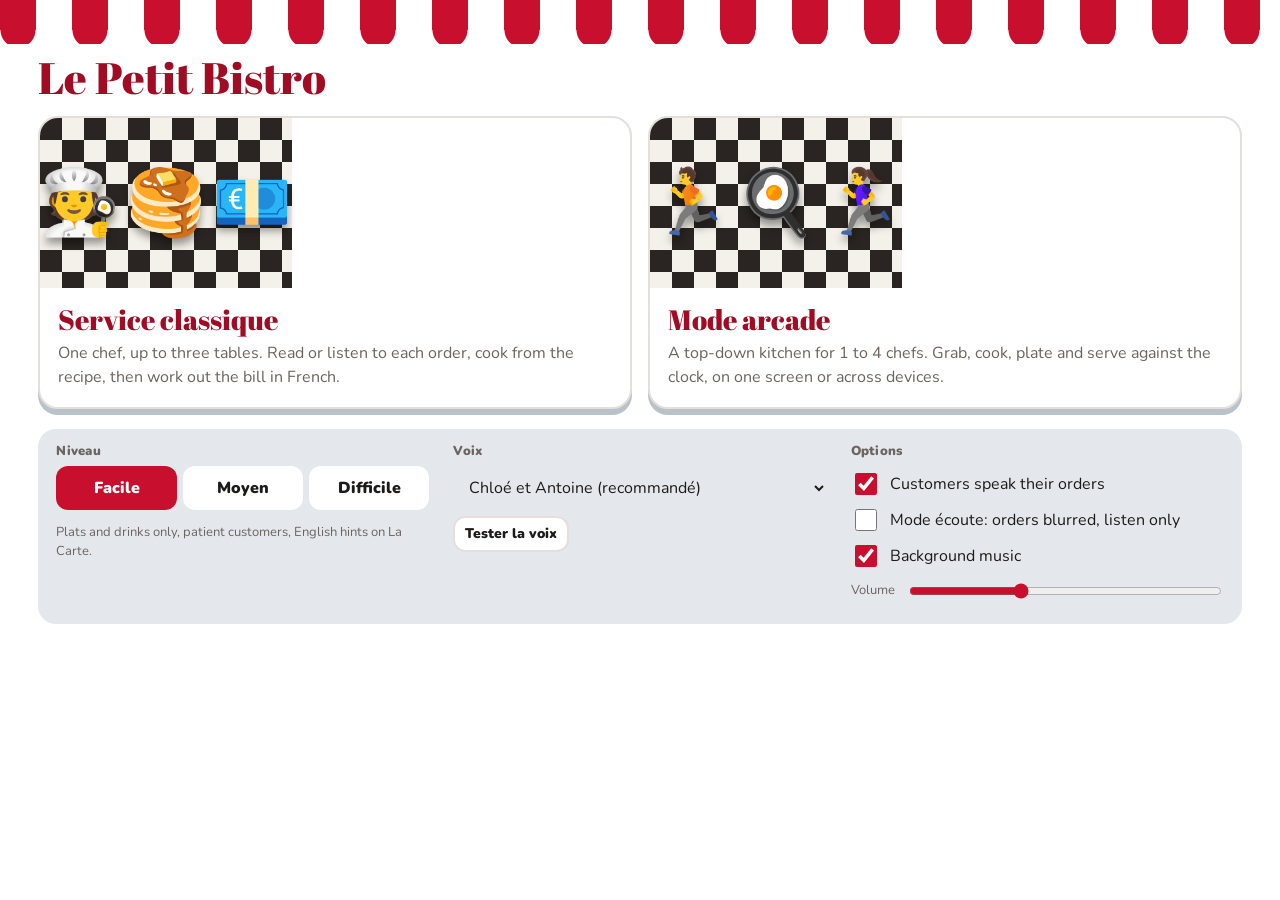
==== commit 8ba647e8: "Add background music: Menu Mystère on menus, Quiz Parisien in game Crossfades between screens, ducks" ====
--- a/index.html
+++ b/index.html
@@ -143,6 +143,7 @@
     <span class="pill"><small>Caisse</small><span id="cash">0 €</span></span>
     <span class="pill"><small>Servis</small><span id="served">0</span></span>
     <button class="btn ghost small" id="soundBtn" aria-pressed="true">🔊 Son</button>
+    <button class="btn ghost small" id="musicBtn" aria-pressed="true">♪ Musique</button>
     <button class="btn ghost small" id="pauseBtn">Pause</button>
     <button class="btn ghost small" id="quitBtn">Menu</button>
   </div>
@@ -181,6 +182,8 @@
         <h2>Options</h2>
         <label class="opt"><input type="checkbox" id="optSound" checked> Customers speak their orders</label>
         <label class="opt"><input type="checkbox" id="optListen"> Mode écoute: orders blurred, listen only</label>
+        <label class="opt"><input type="checkbox" id="optMusic" checked> Background music</label>
+        <label class="opt" style="gap:12px"><span class="note" style="flex:none">Volume</span><input type="range" id="musicVol" min="0" max="100" value="35" aria-label="Volume de la musique" style="flex:1;accent-color:var(--red)"></label>
       </div>
     </div>
   </div>
@@ -328,18 +331,50 @@
 }
 let playTok=0,curAudio=null;
 function stopAudio(){playTok++;if(curAudio){try{curAudio.pause()}catch(e){}curAudio=null}try{speechSynthesis.cancel()}catch(e){}}
+/* background music: menu track on menus, game track during service; ducks under the voices */
+const MUS={on:true,vol:.35,want:null,unlocked:false,duck:0,tracks:{},fade:null};
+try{const m=JSON.parse(localStorage.getItem("bistro-music")||"null");if(m){MUS.on=!!m.on;MUS.vol=Math.max(0,Math.min(1,+m.vol||0))}}catch(e){}
+function musicSave(){try{localStorage.setItem("bistro-music",JSON.stringify({on:MUS.on,vol:MUS.vol}))}catch(e){}}
+function track(name){
+  if(!MUS.tracks[name]){const a=new Audio();a.loop=true;a.volume=0;MUS.tracks[name]=a;
+    fetch("music/"+name+".mp3").then(r=>{if(!r.ok)throw new Error("missing");return r.blob()}).then(b=>{a.src=URL.createObjectURL(b);musicApply()}).catch(()=>{})}
+  return MUS.tracks[name];
+}
+function musicApply(){
+  const target=MUS.vol*(MUS.duck>0?.25:1);
+  if(MUS.want)track(MUS.want);
+  clearInterval(MUS.fade);
+  MUS.fade=setInterval(()=>{let busy=false;
+    for(const [n,a] of Object.entries(MUS.tracks)){
+      const want=MUS.on&&MUS.unlocked&&n===MUS.want&&a.src,goal=want?target:0;
+      if(want&&a.paused){const p=a.play();if(p&&p.catch)p.catch(()=>{})}
+      const v=a.volume+(goal-a.volume)*.25;a.volume=Math.abs(goal-v)<.01?goal:Math.max(0,Math.min(1,v));
+      if(a.volume!==goal)busy=true;else if(!want&&!a.paused&&goal===0)a.pause();
+    }
+    if(!busy)clearInterval(MUS.fade)},50);
+}
+function setMusic(name){if(MUS.want!==name){MUS.want=name;musicApply()}}
+function duck(on){MUS.duck=Math.max(0,MUS.duck+(on?1:-1));musicApply()}
+["pointerdown","keydown"].forEach(ev=>window.addEventListener(ev,()=>{if(!MUS.unlocked){MUS.unlocked=true;musicApply()}},{once:true,capture:true}));
+function syncMusicUI(){$("optMusic").checked=MUS.on;$("musicVol").value=Math.round(MUS.vol*100);$("musicBtn").setAttribute("aria-pressed",MUS.on);$("musicBtn").textContent=MUS.on?"♪ Musique":"♪ Coupée"}
+$("optMusic").onchange=e=>{MUS.on=e.target.checked;musicSave();syncMusicUI();musicApply()};
+$("musicVol").oninput=e=>{MUS.vol=+e.target.value/100;musicSave();musicApply()};
+$("musicBtn").onclick=()=>{MUS.on=!MUS.on;musicSave();syncMusicUI();musicApply()};
 async function speak(ids,text,force){
   if(!SET.sound&&!force)return;
   stopAudio();const tok=playTok;
-  if(SET.voice==="clips"){
-    try{for(const id of ids){const url=await clipUrl(id);if(tok!==playTok)return;
-        await new Promise(res=>{const a=new Audio(url);curAudio=a;a.onended=res;a.onerror=res;const p=a.play();if(p&&p.catch)p.catch(res)})}
-      return}catch(e){if(tok!==playTok)return}
-  }
-  tts(text);
-}
-function tts(text){if(!("speechSynthesis" in window))return;try{const u=new SpeechSynthesisUtterance(text);u.lang="fr-FR";u.rate=.9;
-  const v=ttsVoices[+String(SET.voice).replace("tts","")];if(v)u.voice=v;speechSynthesis.cancel();speechSynthesis.speak(u)}catch(e){}}
+  duck(true);
+  try{
+    if(SET.voice==="clips"){
+      try{for(const id of ids){const url=await clipUrl(id);if(tok!==playTok)return;
+          await new Promise(res=>{const a=new Audio(url);curAudio=a;a.onended=res;a.onerror=res;const p=a.play();if(p&&p.catch)p.catch(res)})}
+        return}catch(e){if(tok!==playTok)return}
+    }
+    await tts(text);
+  }finally{setTimeout(()=>duck(false),250)}
+}
+function tts(text){return new Promise(res=>{if(!("speechSynthesis" in window))return res();try{const u=new SpeechSynthesisUtterance(text);u.lang="fr-FR";u.rate=.9;
+  const v=ttsVoices[+String(SET.voice).replace("tts","")];if(v)u.voice=v;u.onend=res;u.onerror=res;speechSynthesis.cancel();speechSynthesis.speak(u);setTimeout(res,9000)}catch(e){res()}})}
 function loadVoices(){
   try{ttsVoices=speechSynthesis.getVoices().filter(v=>v.lang&&v.lang.toLowerCase().startsWith("fr"))}catch(e){ttsVoices=[]}
   const rank=v=>(/natural|neural|premium|enhanced|améliorée|google/i.test(v.name)?0:2)+(v.lang.replace("_","-")==="fr-FR"?0:1);
@@ -367,7 +402,8 @@
 let mode="menu";
 function show(id){["scrMenu","scrClassic","scrLobby","scrArcade"].forEach(s=>$(s).classList.toggle("on",s===id));
   $("hud").hidden=!(id==="scrClassic"||id==="scrArcade");$("pauseBtn").hidden=id!=="scrClassic";
-  $("board").hidden=id==="scrMenu";$("main").classList.toggle("wide",id==="scrMenu")}
+  $("board").hidden=id==="scrMenu";$("main").classList.toggle("wide",id==="scrMenu");
+  setMusic(id==="scrClassic"||id==="scrArcade"?"game":"menu")}
 function renderCarte(){
   const h=LEVELS[lvl].hints;
   const d=x=>`<div class="dish"><span>${x.e} ${x.fr}</span><span class="p">${x.p} €</span>${x.ing?`<span class="r">${x.ing.map(i=>ING[i][2]+" "+ING[i][0]).join(" + ")}${x.cook?" + 🔥 cuire":""}${h?" · "+x.en:""}</span>`:h?`<span class="r">${x.en}</span>`:""}</div>`;
@@ -487,6 +523,7 @@
 $("pauseBtn").onclick=()=>{if(!S||S.bill||S.time<=0)return;S.paused=!S.paused;$("pauseBtn").textContent=S.paused?"Reprendre":"Pause"};
 
 function showEnd(r){
+  setMusic("menu");
   let best=0;try{best=+localStorage.getItem("bistro-best-"+r.key)||0;if(r.cash>best)localStorage.setItem("bistro-best-"+r.key,r.cash)}catch(e){}
   $("endStars").textContent="★".repeat(r.stars)+"☆".repeat(3-r.stars);
   $("endStats").innerHTML=r.rows.concat([["Record",Math.max(best,r.cash)+" €"]]).map(([a,b])=>`<div>${a}<b>${b}</b></div>`).join("");
@@ -812,7 +849,7 @@
   if(!/^[a-z]{4}$/.test(code)){toast("Le code a quatre lettres.");return}
   await netLeave();
   try{NET.R=await NET.room.join("bistro-"+code)}catch(e){toast("Impossible de rejoindre.");return}
-  NET.role="client";NET.code=code;NET.me=myPeer(NET.R);NET.host=null;
+  NET.role="client";NET.code=code;if(MUS.on){MUS.on=false;syncMusicUI();musicApply();toast("Music plays on the host's screen. Tap ♪ to hear it here too.")}NET.me=myPeer(NET.R);NET.host=null;
   const name=$("nameIn").value.trim()||"Chef";
   NET.R.presence({role:"player",name,inp:{x:0,y:0,a:INP[0].a}});
   NET.unsub.push(NET.R.onPeers(()=>{NET.me=NET.me||myPeer(NET.R);const h=NET.host&&NET.R.peers().find(p=>p.peer===NET.host);if(NET.host&&!h)toast("L'hôte a quitté la partie.")}));
@@ -852,7 +889,7 @@
   A=newArcade(players);VIEW=viewFromA();startArcadeView();netSend();
 };
 
-renderCarte();show("scrMenu");
+syncMusicUI();renderCarte();show("scrMenu");
 }
 </script>
 </body>
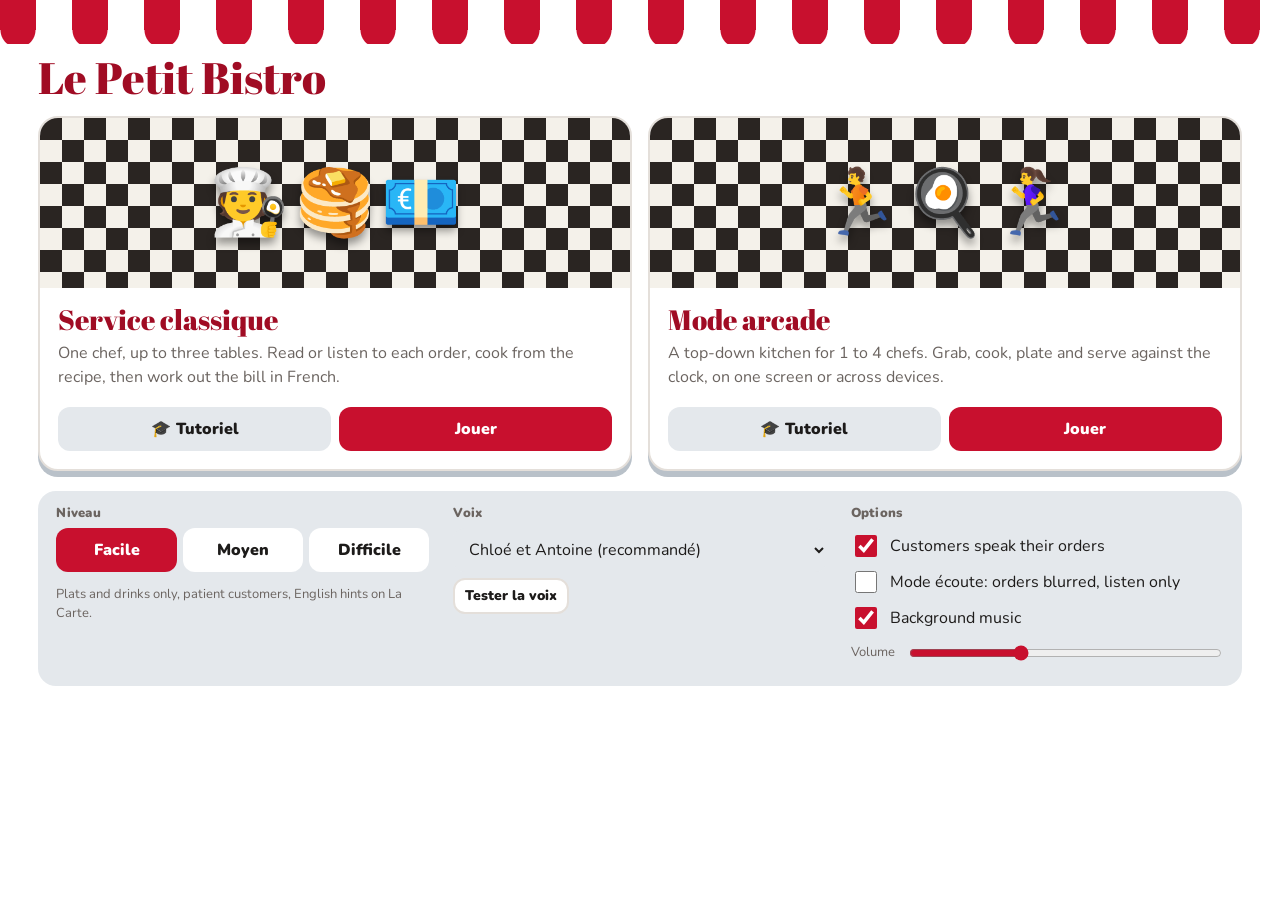
==== commit 43b2d715: "Add tutorials for both modes and the Ludus class games Guided tutorials for Service classique and Mo" ====
--- a/index.html
+++ b/index.html
@@ -49,7 +49,7 @@
 .modes{display:grid;grid-template-columns:repeat(2,minmax(0,1fr));gap:16px}
 @media(max-width:700px){.modes{grid-template-columns:minmax(0,1fr)}}
 .mode{background:var(--card);border:2px solid var(--line);border-radius:20px;padding:0;overflow:hidden;text-align:left;display:flex;flex-direction:column;box-shadow:0 6px 0 var(--zinc2)}
-.mode:hover{border-color:var(--brass)}
+.mode .txt{flex:1}
 .mode .pic{height:170px;display:flex;align-items:center;justify-content:center;font-size:64px;gap:6px;background:conic-gradient(#f4f1ea 25%,#2a2522 0 50%,#f4f1ea 0 75%,#2a2522 0) 0 0/44px 44px;position:relative}
 .mode .pic span{filter:drop-shadow(0 6px 4px #0006)}
 .mode .txt{padding:16px 18px 18px}
@@ -60,6 +60,20 @@
 .seg button{background:var(--card);font-weight:900}.seg button[aria-pressed=true]{background:var(--red);color:#fff}
 label.opt{display:flex;align-items:center;gap:10px;padding:4px 0}
 label.opt input{width:22px;height:22px;accent-color:var(--red);flex:none}
+.mode-acts{display:flex;gap:8px;flex-wrap:wrap;padding:0 18px 18px}
+.mode-acts .btn{flex:1}
+.coach{position:fixed;left:50%;transform:translateX(-50%);bottom:16px;z-index:7;width:min(600px,calc(100vw - 24px));background:#fffdf5;color:#1d1b1a;border-radius:16px;padding:12px 16px 14px;box-shadow:0 10px 30px #0006;border-left:8px solid var(--brass)}
+.coach.top{top:12px;bottom:auto}
+.coach-step{font:900 12px/1.4 Nunito,sans-serif;color:#8a6d10}
+.coach-txt{font-size:16px;margin:2px 0 8px}
+.coach-warn{font-size:14px;font-weight:700;color:var(--bad);margin:-4px 0 8px}
+.coach .btn.ghost{background:#efe9dc;color:#1d1b1a;border:0}
+body.tuto main{padding-bottom:210px}
+body.tuto .toast{bottom:auto;top:96px}
+@media(min-width:1100px){.coach{left:auto;right:16px;transform:none;width:310px}body.tuto main{padding-bottom:40px}}
+.pulse{outline:4px solid var(--brass)!important;outline-offset:3px;animation:pulse .8s infinite alternate;position:relative;z-index:2}
+@keyframes pulse{to{outline-color:#ffe27a}}
+@media(prefers-reduced-motion:reduce){.pulse{animation:none}}
 /* classic */
 .room{display:grid;grid-template-columns:repeat(var(--n,3),minmax(0,1fr));gap:12px;padding:14px;border-radius:18px;background:conic-gradient(var(--zinc) 25%,var(--card) 0 50%,var(--zinc) 0 75%,var(--card) 0) 0 0/40px 40px}
 @media(max-width:600px){.room{grid-template-columns:minmax(0,1fr)}}
@@ -115,6 +129,26 @@
 .plist i{display:inline-block;width:12px;height:12px;border-radius:50%;margin-right:6px;vertical-align:-1px}
 .keys{font-size:13px;color:var(--mute);margin-top:8px}
 kbd{background:var(--zinc);border-radius:5px;padding:1px 6px;font:700 12px Nunito}
+/* class games (Ludus) */
+.board-join{display:flex;flex-wrap:wrap;gap:24px;align-items:center;justify-content:space-between;background:var(--board);color:var(--chalk);border-radius:18px;padding:22px 26px;margin-bottom:14px}
+.board-join .addr{font:900 clamp(22px,3vw,34px)/1.1 Nunito,sans-serif}
+.board-join .note{color:#d8d4c4}
+.code.big{font-size:clamp(56px,9vw,104px);color:#ffd23f;letter-spacing:.06em}
+.board-join .qr{width:170px;background:#fff;border-radius:12px;padding:10px}.board-join .qr svg{display:block;width:100%;height:auto}
+.board-join .qr:empty{display:none}
+.board-top{display:flex;align-items:center;gap:16px;margin-bottom:12px}.board-top .code{font-size:30px}.board-top .clock{font:900 clamp(40px,6vw,64px)/1 Nunito,sans-serif;margin-left:auto}
+.teams{display:grid;gap:10px;margin-bottom:14px}
+.team{background:var(--card);border:2px solid var(--line);border-radius:14px;padding:10px 14px}
+.team .tn{display:flex;gap:10px;align-items:baseline;flex-wrap:wrap}.team .rank{font:900 22px Nunito;color:var(--mute);min-width:1.4em}.team .tc{color:var(--mute);font-size:14px;flex:1}.team .ts{font-size:22px;white-space:nowrap}
+.tbar{height:14px;background:var(--zinc);border-radius:9px;overflow:hidden;margin-top:6px}.tbar i{display:block;height:100%;transition:width .6s}
+.chefs{margin:6px 0 14px;padding-left:1.4em}.chefs li{display:flex;justify-content:space-between;gap:10px;padding:4px 0;border-bottom:1px dashed var(--line)}.chefs li b{white-space:nowrap}.chefs .tc{color:var(--mute);font-size:13px}
+.win{font:400 clamp(28px,4vw,40px)/1.1 "Abril Fatface",serif;color:var(--red2);margin:0 0 12px}
+fieldset.opts{border:0;padding:0;margin:0 0 12px}fieldset.opts legend{font:900 13px Nunito;color:var(--mute);margin-bottom:4px}
+label.opt select{min-height:40px;margin-left:6px}
+.plist .x{min-height:24px;padding:0 6px;margin-left:4px;background:transparent;font-weight:900;color:var(--mute);border-radius:6px}
+.team-badge{display:inline-block;border-left:6px solid var(--team);background:var(--zinc);border-radius:8px;padding:6px 12px;margin-top:10px}
+.card.pupil{max-width:560px;margin:30px auto;text-align:center}.card.pupil h2{font:400 30px/1.1 "Abril Fatface",serif;color:var(--red2);margin:0 0 10px}
+#classBar{font-weight:900;margin-bottom:8px;color:var(--red2)}
 /* overlays */
 .toast{position:fixed;left:50%;bottom:22px;transform:translateX(-50%);background:var(--ink);color:var(--bg);padding:10px 18px;border-radius:12px;font-weight:700;opacity:0;transition:opacity .2s;pointer-events:none;max-width:90vw;text-align:center;z-index:9}
 .toast.on{opacity:1}
@@ -154,14 +188,16 @@
   <!-- MENU -->
   <div class="screen on" id="scrMenu">
     <div class="modes">
-      <button class="mode" id="goClassic">
+      <div class="mode">
         <div class="pic"><span>🧑‍🍳</span><span>🥞</span><span>💶</span></div>
         <div class="txt"><h3>Service classique</h3><p>One chef, up to three tables. Read or listen to each order, cook from the recipe, then work out the bill in French.</p></div>
-      </button>
-      <button class="mode" id="goArcade">
+        <div class="mode-acts"><button class="btn ghost" id="tutoClassic">🎓 Tutoriel</button><button class="btn" id="goClassic">Jouer</button></div>
+      </div>
+      <div class="mode">
         <div class="pic"><span>🏃</span><span>🍳</span><span>🏃‍♀️</span></div>
         <div class="txt"><h3>Mode arcade</h3><p>A top-down kitchen for 1 to 4 chefs. Grab, cook, plate and serve against the clock, on one screen or across devices.</p></div>
-      </button>
+        <div class="mode-acts"><button class="btn ghost" id="tutoArcade">🎓 Tutoriel</button><button class="btn" id="goArcade">Jouer</button></div>
+      </div>
     </div>
     <div class="settings">
       <div>
@@ -224,7 +260,12 @@
         <button class="btn" id="playLocal">Ouvrir la cuisine</button>
         <p class="keys">Chef 1: <kbd>W</kbd><kbd>A</kbd><kbd>S</kbd><kbd>D</kbd> to move, <kbd>Space</kbd> or <kbd>E</kbd> to grab and drop.<br>Chef 2: arrow keys, <kbd>Enter</kbd>. Touch screens get a joystick.</p>
       </div>
-      <div class="card">
+      <div class="card" id="classCard" hidden>
+        <h3>Partie de classe</h3>
+        <p class="note">The whole class plays at once. Pupils join at the Ludus join page with a code, as for a quiz.</p>
+        <button class="btn" id="classBtn">Ouvrir une partie de classe</button>
+      </div>
+      <div class="card" id="roomCard">
         <h3>En ligne</h3>
         <p class="note" id="onlineNote">Connecting…</p>
         <div class="row"><button class="btn" id="hostBtn" disabled>Créer une partie</button></div>
@@ -242,8 +283,13 @@
     </div>
   </div>
 
+  <!-- CLASS GAME (board) and PUPIL DEVICE -->
+  <div class="screen" id="scrClass"></div>
+  <div class="screen" id="scrPupil"></div>
+
   <!-- ARCADE GAME -->
   <div class="screen" id="scrArcade">
+    <div id="classBar" hidden></div>
     <div class="tickets" id="tickets"></div>
     <div class="stage" id="stage">
       <canvas id="cv" width="960" height="576" aria-label="La cuisine"></canvas>
@@ -262,6 +308,7 @@
 </aside>
 </main>
 
+<div class="coach" id="coach" hidden role="status" aria-live="polite"><div class="coach-step" id="coachStep"></div><div class="coach-txt" id="coachTxt"></div><div class="coach-warn" id="coachWarn" hidden></div><div class="row" id="coachActs"></div></div>
 <div class="toast" id="toast"></div>
 
 <div class="modal" id="billModal">
@@ -280,6 +327,7 @@
   <div class="sheet">
     <h2 id="endTitle">Le bistro est fermé !</h2>
     <div class="stars" id="endStars"></div>
+    <p id="endExtra" hidden style="font-size:18px"></p>
     <div class="stats" id="endStats"></div>
     <h2 style="font-size:20px">Vocabulaire du jour</h2>
     <div class="vocab" id="endVocab"></div>
@@ -291,6 +339,7 @@
 {
 /* ---------------- data ---------------- */
 const $=id=>document.getElementById(id);
+const CFG=Object.assign({target:"claude",audio:"audio/",music:{menu:"music/menu.mp3",game:"music/game.mp3"}},window.BISTRO||{});
 const pick=a=>a[Math.floor(Math.random()*a.length)];
 const esc=s=>String(s).replace(/[&<>"']/g,c=>({"&":"&amp;","<":"&lt;",">":"&gt;",'"':"&quot;","'":"&#39;"}[c]));
 const ING={pain:["le pain","bread","🥖"],jambon:["le jambon","ham","🍖"],fromage:["le fromage","cheese","🧀"],oeufs:["les œufs","eggs","🥚"],
@@ -325,7 +374,7 @@
 let ttsVoices=[];
 const clipCache={};
 function clipUrl(id){
-  if(!clipCache[id]){clipCache[id]=fetch("audio/"+id+".mp3").then(r=>{if(!r.ok)throw new Error("missing");return r.blob()}).then(b=>URL.createObjectURL(b));
+  if(!clipCache[id]){clipCache[id]=fetch(CFG.audio+id+".mp3").then(r=>{if(!r.ok)throw new Error("missing");return r.blob()}).then(b=>URL.createObjectURL(b));
     clipCache[id].catch(()=>{delete clipCache[id]})}
   return clipCache[id];
 }
@@ -337,7 +386,7 @@
 function musicSave(){try{localStorage.setItem("bistro-music",JSON.stringify({on:MUS.on,vol:MUS.vol}))}catch(e){}}
 function track(name){
   if(!MUS.tracks[name]){const a=new Audio();a.loop=true;a.volume=0;MUS.tracks[name]=a;
-    fetch("music/"+name+".mp3").then(r=>{if(!r.ok)throw new Error("missing");return r.blob()}).then(b=>{a.src=URL.createObjectURL(b);musicApply()}).catch(()=>{})}
+    fetch(CFG.music[name]).then(r=>{if(!r.ok)throw new Error("missing");return r.blob()}).then(b=>{a.src=URL.createObjectURL(b);musicApply()}).catch(()=>{})}
   return MUS.tracks[name];
 }
 function musicApply(){
@@ -400,9 +449,10 @@
 
 /* ---------------- screens ---------------- */
 let mode="menu";
-function show(id){["scrMenu","scrClassic","scrLobby","scrArcade"].forEach(s=>$(s).classList.toggle("on",s===id));
-  $("hud").hidden=!(id==="scrClassic"||id==="scrArcade");$("pauseBtn").hidden=id!=="scrClassic";
-  $("board").hidden=id==="scrMenu";$("main").classList.toggle("wide",id==="scrMenu");
+function show(id){["scrMenu","scrClassic","scrLobby","scrArcade","scrClass","scrPupil"].forEach(s=>$(s).classList.toggle("on",s===id));
+  const cls=id==="scrClass";$("hud").hidden=!(id==="scrClassic"||id==="scrArcade"||cls);$("pauseBtn").hidden=id!=="scrClassic";
+  document.querySelectorAll("#hud .pill").forEach(e=>e.hidden=cls);$("soundBtn").hidden=cls;
+  $("board").hidden=id==="scrMenu"||id==="scrPupil";$("main").classList.toggle("wide",id==="scrMenu");
   setMusic(id==="scrClassic"||id==="scrArcade"?"game":"menu")}
 function renderCarte(){
   const h=LEVELS[lvl].hints;
@@ -412,7 +462,10 @@
 $("levels").addEventListener("click",e=>{const b=e.target.closest("button");if(!b)return;lvl=b.dataset.l;
   document.querySelectorAll("#levels button").forEach(x=>x.setAttribute("aria-pressed",x===b));$("levelNote").textContent=LEVELS[lvl].note;renderCarte()});
 $("levelNote").textContent=LEVELS.facile.note;
-function toMenu(){stopClassic();stopArcade();netLeave();$("endModal").classList.remove("on");$("billModal").classList.remove("on");mode="menu";show("scrMenu")}
+function toMenu(){
+  if(CL.role==="pupil"){tutoEnd();stopClassic();stopArcade();$("endModal").classList.remove("on");$("billModal").classList.remove("on");mode="pupil";show("scrPupil");return}
+  if(H)hostClose();
+  tutoEnd();stopClassic();stopArcade();netLeave();$("endModal").classList.remove("on");$("billModal").classList.remove("on");mode="menu";show("scrMenu")}
 $("home").onclick=toMenu;$("quitBtn").onclick=toMenu;$("endMenu").onclick=toMenu;
 $("goClassic").onclick=()=>{mode="classic";startClassic()};
 $("goArcade").onclick=()=>{mode="lobby";renderCarte();show("scrLobby")};
@@ -432,14 +485,14 @@
   $("tray").innerHTML=slot("plat","le plat",PLATS)+slot("boisson","la boisson",BOISSONS)+slot("dessert","le dessert",DESSERTS);
 }
 function renderRoom(){
-  const n=LEVELS[lvl].tables;$("room").style.setProperty("--n",n);
+  const n=S.tables.length;$("room").style.setProperty("--n",n);
   $("room").innerHTML=S.tables.map((c,i)=>!c?`<div class="table empty">Table ${i+1} · libre</div>`:
   `<div class="table"><div class="who"><span class="face">${c.face}</span><div><b>${c.name}</b><span>Table ${i+1}</span></div></div>
     <div class="bubble ${SET.listen&&!c.reveal?"hidden":""}"><span class="txt">${esc(c.msg||c.o.text)}</span></div>
     <div class="bar"><i data-bar="${i}" style="width:${c.pat/c.max*100}%"></i></div>
     <div class="row"><button class="btn small" data-serve="${i}">Servir</button><button class="btn ghost small" data-say="${i}">🔊 Écouter</button></div></div>`).join("");
 }
-function hud(){$("time").textContent=fmt(S.time);$("cash").textContent=S.cash+" €";$("served").textContent=S.served}
+function hud(){$("time").textContent=S.tuto?"Tutoriel":fmt(S.time);$("cash").textContent=S.cash+" €";$("served").textContent=S.served}
 function spawn(){
   const free=S.tables.map((c,i)=>c?-1:i).filter(i=>i>=0);if(!free.length)return;
   const busy=S.tables.filter(Boolean).map(c=>c.o.id);
@@ -449,6 +502,7 @@
 }
 function tick(){
   if(!S||S.paused)return;
+  if(S.tuto){hud();return}
   S.time-=.25;S.spawnT-=.25;if(S.spawnT<=0){spawn();S.spawnT=LEVELS[lvl].spawn}
   S.tables.forEach((c,i)=>{if(!c)return;c.pat-=.25;const b=document.querySelector(`[data-bar="${i}"]`);
     if(b){const r=c.pat/c.max;b.style.width=Math.max(0,r*100)+"%";b.style.background=r>.5?"var(--ok)":r>.25?"var(--brass)":"var(--bad)"}
@@ -494,9 +548,13 @@
   $("billNext").hidden=false;$("billNext").focus();
 }
 function closeBill(){S.tables[S.bill.i]=null;S.bill=null;S.served++;S.tray={plat:null,boisson:null,dessert:null};$("billModal").classList.remove("on");S.paused=false;renderRoom();renderTray();hud()}
-function startClassic(){
-  stopArcade();clearInterval(cookIv);$("cookfill").style.width="0";$("plate").classList.remove("cooking");$("prepBtn").disabled=false;
-  S={time:180,spawnT:1,tables:Array(LEVELS[lvl].tables).fill(null),plate:[],tray:{plat:null,boisson:null,dessert:null},cash:0,served:0,left:0,wrong:0,billsRight:0,seen:new Set(),missed:new Set(),paused:false,cooking:false};
+function spawnOrder(o){
+  const [face,name]=personFor(o.v);S.tables[0]={face,name,o,pat:1,max:1};itemsOf(o).forEach(x=>S.seen.add(x.fr));renderRoom();speak([o.id],o.text);
+}
+function startClassic(opts){
+  tutoEnd();stopArcade();clearInterval(cookIv);$("cookfill").style.width="0";$("plate").classList.remove("cooking");$("prepBtn").disabled=false;
+  const tuto=!!(opts&&opts.tuto);
+  S={tuto,time:opts&&opts.seconds?opts.seconds:180,spawnT:tuto?1e9:1,tables:Array(tuto?1:LEVELS[lvl].tables).fill(null),plate:[],tray:{plat:null,boisson:null,dessert:null},cash:0,served:0,left:0,wrong:0,billsRight:0,seen:new Set(),missed:new Set(),paused:false,cooking:false};
   renderCarte();renderKitchen();renderPlate();renderTray();renderRoom();hud();show("scrClassic");$("pauseBtn").textContent="Pause";
   clearInterval(timer);timer=setInterval(tick,250);
 }
@@ -531,7 +589,8 @@
   const v=[...r.seen].map(fr=>all.find(x=>x.fr===fr)).filter(Boolean).map(x=>`<div>${x.e} <b>${x.fr}</b>: ${x.en}</div>`);
   if(r.missed&&r.missed.size)v.push(`<div>🔢 <b>À revoir :</b> ${[...r.missed].map(n=>n+" = "+NUM[n]).join(", ")}</div>`);
   $("endVocab").innerHTML=v.join("")||"<div>Aucun client aujourd'hui.</div>";
-  $("againBtn").hidden=NET.role==="client";
+  $("againBtn").hidden=NET.role==="client"||CL.role==="pupil";$("endExtra").hidden=true;$("endTitle").textContent="Le bistro est fermé !";
+  if(CL.role==="pupil")pupilScore();
   $("endModal").classList.add("on");
 }
 
@@ -602,9 +661,9 @@
   const t={id:++A.tid,o:idx,face,t:L.aTime,max:L.aTime,got:{}};A.tickets.push(t);itemsOf(o).forEach(x=>A.seen.add(x.fr));pushEv("n",t.id,idx)
 }
 function step(dt){
-  A.time-=dt;
+  if(!A.tuto)A.time-=dt;
   const L=LEVELS[A.lvl],n=A.players.length;
-  A.spawnT-=dt;if(A.spawnT<=0){spawnTicket();A.spawnT=(A.tickets.length<=1?5:L.aSpawn/(1+.2*(n-1)))}
+  if(!A.tuto)A.spawnT-=dt;if(A.spawnT<=0){spawnTicket();A.spawnT=(A.tickets.length<=1?5:L.aSpawn/(1+.2*(n-1)))}
   for(const p of A.players){
     const m=Math.hypot(p.inp.x,p.inp.y),sp=4.2;
     if(m>.15){const vx=p.inp.x/Math.max(1,m)*sp,vy=p.inp.y/Math.max(1,m)*sp;
@@ -613,10 +672,10 @@
   }
   for(const key in A.cook){const it=A.tiles[key];if(!it){delete A.cook[key];continue}
     if(it.t==="p"){const r=matchRecipe(it.ing);if(r&&r.cook){A.cook[key]+=dt;if(A.cook[key]>=COOK_T){it.t="d";it.id=r.id;delete it.ing}}}
-    else if(it.t==="d"){A.cook[key]+=dt;if(A.cook[key]>=BURN_T){A.tiles[key]={t:"x"};delete A.cook[key];pushEv("b",key)}}}
-  for(const t of A.tickets){t.t-=dt;if(t.t<=0){A.missed++;A.score=Math.max(0,A.score-3);pushEv("l",t.id,ORDERS[t.o].v)}}
+    else if(it.t==="d"&&!A.tuto){A.cook[key]+=dt;if(A.cook[key]>=BURN_T){A.tiles[key]={t:"x"};delete A.cook[key];pushEv("b",key)}}}
+  for(const t of A.tickets){if(A.tuto)continue;t.t-=dt;if(t.t<=0){A.missed++;A.score=Math.max(0,A.score-3);pushEv("l",t.id,ORDERS[t.o].v)}}
   A.tickets=A.tickets.filter(t=>t.t>0);
-  if(A.time<=0){A.phase="end";pushEv("e")}
+  if(!A.tuto&&A.time<=0){A.phase="end";pushEv("e")}
 }
 /* events: run on every device (host directly, clients from the state stream) */
 let lastEv=0;
@@ -630,7 +689,7 @@
   else if(k==="b"){toast(MSG[7])}
   else if(k==="e"){setTimeout(endArcade,50)}
 }
-const myIds=()=>NET.role==="client"?[NET.me]:(A?A.players.filter(p=>p.local).map(p=>p.id):[]);
+const myIds=()=>NET.role==="client"?[NET.me]:(A?A.players.filter(p=>p.local!=null).map(p=>p.id):[]);
 
 /* ---- snapshot for the network ---- */
 function snap(){
@@ -642,7 +701,7 @@
 }
 /* view model used by the renderer, from A (host/local) or from a snapshot (client) */
 let VIEW=null;
-function viewFromA(){return {time:A.time,score:A.score,served:A.served,lvl:A.lvl,
+function viewFromA(){return {tuto:!!A.tuto,time:A.time,score:A.score,served:A.served,lvl:A.lvl,
   players:A.players.map(p=>({id:p.id,name:p.name,col:p.col,x:p.x,y:p.y,fx:p.fx,fy:p.fy,hold:p.hold})),
   tiles:A.tiles,cook:A.cook,tickets:A.tickets}}
 function viewFromSnap(s,prev){
@@ -691,7 +750,7 @@
 }
 
 /* ---- rendering ---- */
-const cv=$("cv"),ctx=cv.getContext("2d");
+const cv=$("cv");let ctx=cv.getContext("2d");
 let TS=64;
 function fitCanvas(){const w=cv.parentElement.clientWidth-16;const dpr=Math.min(2,window.devicePixelRatio||1);
   const extra=$("touch").classList.contains("off")?260:420;const ts=Math.max(20,Math.floor(Math.min(w/MW,Math.max(220,window.innerHeight-extra)/MH)));TS=ts;
@@ -736,6 +795,15 @@
       if(it.t==="p"&&matchRecipe(it.ing)&&matchRecipe(it.ing).cook){bar(c*t+6,r*t+t-10,t-12,ck/COOK_T,"#ff9f1c");emoji("🔥",c*t+t-10,r*t+10,t*.3)}
       else if(it.t==="d"&&ck>COOK_T+3){bar(c*t+6,r*t+t-10,t-12,(ck-COOK_T)/(BURN_T-COOK_T),"#e63946");if(Math.floor(now/250)%2)emoji("⚠️",c*t+t-10,r*t+10,t*.32)}}}
 }
+function drawTargets(now){
+  const st=TUTO&&TUTO.kind==="arcade"&&TUTO.steps[TUTO.i];if(!st||!st.tiles)return;
+  const t=TS,a=.55+.45*Math.sin(now/180);
+  st.tiles.forEach(([c,r])=>{ctx.save();ctx.globalAlpha=a;ctx.strokeStyle="#ffd23f";ctx.lineWidth=Math.max(3,t*.09);rr(c*t+2,r*t+2,t-4,t-4,8);ctx.stroke();ctx.restore();
+    if(r===0||r===MH-1||c===0||c===MW-1){}else{}});
+  // arrow over the first target
+  const [c,r]=st.tiles[0],bx=c*t+t/2,by=r*t+(r<MH/2?t*1.25:-t*.25)+Math.sin(now/200)*t*.08;
+  emoji(r<MH/2?"⬆️":"⬇️",bx,by,t*.5);
+}
 function bar(x,y,w,f,col){ctx.fillStyle="#0008";rr(x,y,w,7,3);ctx.fill();ctx.fillStyle=col;rr(x+1,y+1,Math.max(0,(w-2)*Math.min(1,f)),5,2);ctx.fill()}
 function drawPlayers(V,mine){
   const t=TS;
@@ -768,8 +836,8 @@
 function render(now,dt){
   if(!VIEW)return;
   if(NET.role==="client"){const k=Math.min(1,dt*14);VIEW.players.forEach(p=>{p.x+=(p.tx-p.x)*k;p.y+=(p.ty-p.y)*k})}
-  ctx.clearRect(0,0,cv.width,cv.height);drawMap(VIEW,now);drawPlayers(VIEW,myIds());
-  $("time").textContent=fmt(VIEW.time);$("cash").textContent=VIEW.score+" €";$("served").textContent=VIEW.served;
+  ctx.clearRect(0,0,cv.width,cv.height);drawMap(VIEW,now);drawTargets(now);drawPlayers(VIEW,myIds());
+  $("time").textContent=VIEW.tuto?"Tutoriel":fmt(VIEW.time);$("cash").textContent=VIEW.score+" €";$("served").textContent=VIEW.served;
   renderTickets(VIEW);
 }
 
@@ -783,23 +851,24 @@
     A.players.forEach(p=>{if(p.local!=null){const s=INP[p.local];p.inp={x:s.x,y:s.y,a:s.a}}});
     if(NET.role==="host")netReadInputs();
     step(dt);VIEW=viewFromA();
-    if(NET.role==="host"&&now-sendT>90){sendT=now;netSend()}
+    if(NET.role==="host"&&now-sendT>(NET.kind==="sb"?160:90)){sendT=now;netSend()}
   }
   if(NET.role==="client")netSendInput(now);
   render(now,dt);
 }
 function startArcadeView(){mode="arcade";show("scrArcade");renderCarte();lastTk="";lastEv=0;fitCanvas();cancelAnimationFrame(raf);lastT=0;raf=requestAnimationFrame(loop)}
-function startLocal(){
-  NET.role=null;INP.forEach(i=>i.a=0);
-  const name=$("nameIn").value.trim()||"Chef";
+function startLocal(opts){
+  tutoEnd();NET.role=null;NET.kind=null;INP.forEach(i=>i.a=0);
+  const name=(opts&&opts.name)||$("nameIn").value.trim()||"Chef";
   const ps=[mkPlayer("L0",name,0)];ps[0].local=0;
-  if($("opt2p").checked){const p2=mkPlayer("L1","Chef 2",1);p2.local=1;ps.push(p2)}
+  if(!opts&&$("opt2p").checked){const p2=mkPlayer("L1","Chef 2",1);p2.local=1;ps.push(p2)}
   ps.forEach(p=>p.lastA=INP[p.local].a);
-  A=newArcade(ps);VIEW=viewFromA();startArcadeView();
-}
-$("playLocal").onclick=startLocal;
+  A=newArcade(ps);if(opts&&opts.seconds)A.time=opts.seconds;VIEW=viewFromA();startArcadeView();
+}
+$("playLocal").onclick=()=>startLocal();
 function stopArcade(){cancelAnimationFrame(raf);if(A)A.phase="end";A=null;VIEW=null}
 function endArcade(){
+  if(NET.role==="host"&&NET.kind==="sb"){hostEnd();return}
   if(mode!=="arcade")return;
   const V=VIEW||{};cancelAnimationFrame(raf);
   const sc=V.score||0,seen=A?A.seen:new Set((V.tickets||[]).flatMap(t=>itemsOf(ORDERS[t.o]).map(x=>x.fr)));
@@ -807,6 +876,78 @@
   showEnd({cash:sc,rows:[["Caisse",sc+" €"],["Commandes servies",V.served||0],["Clients partis",A?A.missed:(NET.lastSnap?NET.lastSnap.ms:0)],["Chefs",(V.players||[]).length]],
     seen,missed:null,key:"arcade-"+(V.lvl||lvl),stars:sc>=90?3:sc>=50?2:sc>=15?1:0});
 }
+
+/* ================= TUTORIALS ================= */
+let TUTO=null;
+function tutoStart(kind,steps){TUTO={kind,steps,i:-1};document.body.classList.add("tuto");$("coach").hidden=false;
+  $("coach").classList.toggle("top",kind==="arcade"&&!$("touch").classList.contains("off"));tutoNext()}
+function tutoNext(){if(!TUTO)return;TUTO.i++;const st=TUTO.steps[TUTO.i];if(!st)return;if(st.enter)st.enter();
+  $("coachStep").textContent=`Tutoriel · étape ${TUTO.i+1} sur ${TUTO.steps.length}`;$("coachTxt").innerHTML=st.text;$("coachWarn").hidden=true;
+  $("coachActs").innerHTML=(st.next?`<button class="btn small" data-coach="next">${st.next}</button>`:"")+(st.acts||"")+`<button class="btn ghost small" data-coach="quit">Quitter</button>`}
+function tutoEnd(){TUTO=null;document.body.classList.remove("tuto");$("coach").hidden=true;document.querySelectorAll(".pulse").forEach(e=>e.classList.remove("pulse"))}
+setInterval(()=>{
+  if(!TUTO)return;const st=TUTO.steps[TUTO.i];if(!st)return;
+  const want=new Set(st.hl?document.querySelectorAll(st.hl):[]);
+  document.querySelectorAll(".pulse").forEach(e=>{if(!want.has(e))e.classList.remove("pulse")});want.forEach(e=>e.classList.add("pulse"));
+  const w=st.warn?st.warn():"";$("coachWarn").hidden=!w;if(w)$("coachWarn").textContent=w;
+  if(st.check&&st.check())tutoNext();
+},200);
+$("coach").addEventListener("click",e=>{const b=e.target.closest("[data-coach]");if(!b)return;const a=b.dataset.coach;
+  if(a==="next")tutoNext();else if(a==="quit")toMenu();else if(a==="play-classic"){tutoEnd();startClassic()}else if(a==="play-arcade"){tutoEnd();startLocal()}});
+const findOrder=(plat,boisson,dessert)=>ORDERS.find(o=>o.plat===plat&&(o.boisson||null)===boisson&&(o.dessert||null)===dessert);
+const extraOn=(list,need)=>list.some(i=>!need.includes(i));
+
+function classicTutorial(){
+  startClassic({tuto:true});
+  const o1=findOrder("sandwich","limonade",null),o2=findOrder("croque","jus",null);
+  const plateWarn=need=>()=>S&&extraOn(S.plate,need)?"That isn't in this recipe. Click Poubelle to clear the plate and try again.":"";
+  tutoStart("classic",[
+    {enter:()=>spawnOrder(o1),text:"Welcome to the bistro! Your first customer is at <b>table 1</b>. Read the order, or press <b>🔊 Écouter</b> to hear it again.",hl:"#room .bubble,[data-say]",next:"J'ai compris"},
+    {text:"They want <b>un sandwich au jambon</b>. Find it on <b>La Carte</b>: it needs <b>le pain</b> + <b>le jambon</b>.",hl:"#board",next:"Suivant"},
+    {text:"Click <b>le pain</b> to put it on the plate (<b>l'assiette</b>).",hl:'[data-ing="pain"]',check:()=>S.plate.includes("pain"),warn:plateWarn(["pain","jambon"])},
+    {text:"Now click <b>le jambon</b>.",hl:'[data-ing="jambon"]',check:()=>S.plate.includes("jambon"),warn:plateWarn(["pain","jambon"])},
+    {text:"Click <b>Préparer</b>. The sandwich goes onto your tray (<b>le plateau</b>).",hl:"#prepBtn",check:()=>S.tray.plat==="sandwich",warn:plateWarn(["pain","jambon"])},
+    {text:"They also want <b>une limonade</b>. Click it to put it on the tray.",hl:'[data-boisson="limonade"]',check:()=>S.tray.boisson==="limonade",
+      warn:()=>S.tray.boisson&&S.tray.boisson!=="limonade"?"Wrong drink! Click it on the tray to take it off.":""},
+    {text:"Everything is on the tray. Click <b>Servir</b> at table 1.",hl:'[data-serve="0"]',check:()=>!!S.bill},
+    {text:"Now the bill: <b>5 € + 3 € = 8 €</b>. Which button says <b>huit euros</b>?",hl:"#billChoices button",check:()=>!!(S.bill&&S.bill.done)},
+    {text:"Click <b>Continuer</b>.",hl:"#billNext",check:()=>S.served>=1},
+    {enter:()=>spawnOrder(o2),text:"New customer! <b>Un croque-monsieur</b> needs cooking: <b>le pain + le jambon + le fromage</b>, then <b>Préparer</b> 🔥. Add <b>un jus d'orange</b> as well.",
+      hl:'[data-ing="pain"],[data-ing="jambon"],[data-ing="fromage"],[data-boisson="jus"]',check:()=>S.tray.plat==="croque"&&S.tray.boisson==="jus",warn:plateWarn(["pain","jambon","fromage"])},
+    {text:"Serve table 1, then choose the total in French: <b>7 € + 3 €</b>.",hl:'[data-serve="0"],#billChoices button,#billNext',check:()=>S.served>=2},
+    {text:"<b>Bravo, chef !</b> In a real service, up to three tables order at once and customers leave if they wait too long. A wrong plate goes in the <b>Poubelle</b>. Ready?",
+      acts:'<button class="btn small" data-coach="play-classic">Commencer le service</button>'}
+  ]);
+}
+function arcadeTutorial(){
+  NET.role=null;INP.forEach(i=>i.a=0);
+  const p=mkPlayer("L0",$("nameIn").value.trim()||"Chef",0);p.local=0;p.lastA=INP[0].a;
+  A=newArcade([p]);A.tuto=true;A.spawnT=1e9;A.time=0;VIEW=viewFromA();startArcadeView();
+  const o1=findOrder("sandwich","limonade",null),o2=findOrder("omelette",null,null);
+  const add=o=>{const idx=ORDERS.indexOf(o);A.tickets.push({id:++A.tid,o:idx,face:personFor(o.v)[0],t:999,max:999,got:{}});itemsOf(o).forEach(x=>A.seen.add(x.fr));pushEv("n",A.tid,idx)};
+  const me=()=>A&&A.players[0],holds=f=>{const h=me()&&me().hold;return !!(h&&f(h))};
+  const onStove=f=>["6,6","6,7"].some(k=>A.tiles[k]&&f(A.tiles[k]));
+  let start=null;
+  tutoStart("arcade",[
+    {enter:()=>{add(o1);start={x:p.x,y:p.y}},text:"You are the chef with your name above your hat. Move with <b>W A S D</b> or the <b>arrow keys</b> (on a tablet, use the joystick).",
+      check:()=>Math.hypot(me().x-start.x,me().y-start.y)>1.2},
+    {text:"An order is at the top: <b>un sandwich au jambon et une limonade</b>. Walk to the <b>plates</b> 🍽️ and press <b>Space</b> (or <b>Prendre / Poser</b>) to pick one up.",tiles:[[6,2]],check:()=>holds(h=>h.t==="p")},
+    {text:"Take the plate to the <b>pain</b> crate and press Space to add the bread.",tiles:[[1,0]],check:()=>holds(h=>h.t==="p"&&h.ing.includes("pain")),
+      warn:()=>holds(h=>h.t==="p"&&extraOn(h.ing,["pain","jambon"]))?"Wrong ingredient! Take the plate to the bin 🗑️ and start again.":""},
+    {text:"Now add <b>le jambon</b> from the crate next to it.",tiles:[[2,0]],check:()=>holds(h=>h.t==="p"&&h.ing.includes("jambon")&&h.ing.includes("pain")),
+      warn:()=>holds(h=>h.t==="p"&&extraOn(h.ing,["pain","jambon"]))?"Wrong ingredient! Take the plate to the bin 🗑️ and start again.":""},
+    {text:"A green ✓ means the dish is finished. Take it to the <b>PASSE</b> (the gold hatch) and press Space.",tiles:[[7,0],[8,0]],check:()=>A.tickets.some(t=>t.got.plat)||A.served>=1},
+    {text:"Now the drink: grab <b>une limonade</b> from the blue crate and take it to the PASSE.",tiles:[[11,0],[7,0]],check:()=>A.served>=1},
+    {enter:()=>add(o2),text:"<b>Une omelette au fromage</b> needs cooking. Take a plate and add <b>les œufs</b> and <b>le fromage</b>.",tiles:[[6,2],[4,0],[3,0]],
+      check:()=>holds(h=>h.t==="p"&&h.ing.includes("oeufs")&&h.ing.includes("fromage"))||onStove(it=>it.t==="d"||(it.t==="p"&&it.ing.includes("oeufs")&&it.ing.includes("fromage")))},
+    {text:"Put the plate on a <b>stove</b> 🔥 (press Space) and watch the orange bar fill up.",tiles:[[6,6],[7,6]],check:()=>onStove(it=>it.t==="d")||holds(h=>h.t==="d")},
+    {text:"It's cooked! Pick it up and take it to the PASSE. In a real service, food left on the stove burns.",tiles:[[6,6],[7,6],[7,0]],check:()=>A.served>=2},
+    {text:"<b>Bravo, chef !</b> Picked up the wrong thing? The <b>bin</b> 🗑️ clears your hands. In a real service, orders keep coming and the clock is ticking. Ready?",tiles:[[6,8]],
+      acts:'<button class="btn small" data-coach="play-arcade">Commencer le service</button>'}
+  ]);
+}
+$("tutoClassic").onclick=classicTutorial;
+$("tutoArcade").onclick=arcadeTutorial;
 
 /* ================= NETWORK (room capability) ================= */
 const NET={room:null,R:null,role:null,code:"",me:null,host:null,lastSnap:null,inpSent:"",inpT:0,unsub:[]};
@@ -839,11 +980,12 @@
   A.players.forEach((p,i)=>p.col=COLS[i%4]);
 }
 function netReadInputs(){
+  if(NET.kind==="sb"){if(!H)return;const ps=Object.values(H.pupils);A.players.forEach(pl=>{const p=ps.find(q=>q.kp===pl.id);if(p&&p.inp)pl.inp=p.inp});return}
   const peers=NET.R.peers();
   A.players.forEach(p=>{if(p.local!=null)return;const pr=peers.find(q=>q.peer===p.id);const ip=pr&&pr.presence&&pr.presence.inp;
     if(ip&&typeof ip.x==="number"&&typeof ip.y==="number"&&typeof ip.a==="number")p.inp={x:Math.max(-1,Math.min(1,ip.x)),y:Math.max(-1,Math.min(1,ip.y)),a:ip.a}})
 }
-function netSend(){if(NET.R&&A)NET.R.emit("st",snap()).catch(e=>{if(e&&e.code==="not_permitted"){toast("Only an editor of this page can host.");}})}
+function netSend(){if(NET.kind==="sb"){if(H&&H.kch&&A)clSend(H.kch,"st",snap());return}if(NET.R&&A)NET.R.emit("st",snap()).catch(e=>{if(e&&e.code==="not_permitted"){toast("Only an editor of this page can host.");}})}
 async function netJoin(){
   if(!NET.room)return;const code=$("codeIn").value.trim().toLowerCase();
   if(!/^[a-z]{4}$/.test(code)){toast("Le code a quatre lettres.");return}
@@ -865,11 +1007,14 @@
   renderLobby();
 }
 function netSendInput(now){
+  if(NET.kind==="sb"){if(!P||!P.ch)return;const i=INP[0],q=v=>Math.round(v*2)/2,x=q(i.x),y=q(i.y),sig=x+","+y+","+i.a;
+    if(sig===P.inpSent&&now-P.inpT<2000)return;if(now-P.inpT<110)return;P.inpSent=sig;P.inpT=now;clSend(P.ch,"inp",{x,y,a:i.a});return}
   if(!NET.R)return;const i=INP[0],s=[Math.round(i.x*10)/10,Math.round(i.y*10)/10,i.a].join();
   if(s===NET.inpSent&&now-NET.inpT<1000)return;if(now-NET.inpT<45)return;
   NET.inpSent=s;NET.inpT=now;NET.R.presence({inp:{x:Math.round(i.x*10)/10,y:Math.round(i.y*10)/10,a:i.a}}).catch(()=>{});
 }
 async function netLeave(){
+  if(NET.kind==="sb"){NET.role=null;NET.kind=null}
   clearInterval(NET.lobbyIv);NET.unsub.forEach(u=>{try{u()}catch(e){}});NET.unsub=[];
   if(NET.R){try{await NET.R.leave()}catch(e){}}NET.R=null;NET.role=null;NET.host=null;NET.lastSnap=null;$("netBox").hidden=true;
 }
@@ -889,7 +1034,237 @@
   A=newArcade(players);VIEW=viewFromA();startArcadeView();netSend();
 };
 
-syncMusicUI();renderCarte();show("scrMenu");
+/* ================= LUDUS CLASS GAMES (Supabase) =================
+   Only on playludus (CFG.target "ludus"). Uses the Ludus join system: pupils type the code on the
+   Ludus join page, swap keys with the board over the lobby channel, and get a private channel.
+   Brigades: every pupil runs their own kitchen on their own device and reports a score every 2 s.
+   Cuisine partagée: the board runs one kitchen for up to 4 chefs and sends it out 6 times a second. */
+const CL={on:CFG.target==="ludus"&&!!(window.supabase&&window.APP&&window.APP.configured&&window.LB&&LB.kx),sb:null,role:null};
+const BRIGADES=[["Les Croissants","#e9a23b"],["Les Baguettes","#c8102e"],["Les Escargots","#2a9d8f"],["Les Macarons","#d96aa7"],["Les Camemberts","#7b61ff"],["Les Crêpes","#1f6fb5"],["Les Éclairs","#8a5a2b"],["Les Madeleines","#16936b"]];
+const KITCHEN_CH=code=>`lmb-${code}-bistro`;
+let H=null;           // the board's class game
+let P=null;           // this pupil's link to the board
+function clClient(){if(!CL.sb)CL.sb=window.supabase.createClient(APP.supabaseUrl,APP.supabaseKey,{realtime:{params:{eventsPerSecond:40}}});return CL.sb}
+function clSub(name,handlers){
+  return new Promise(res=>{const c=clClient().channel(name,{config:{broadcast:{self:false}}});
+    Object.entries(handlers).forEach(([ev,fn])=>c.on("broadcast",{event:ev},({payload})=>fn(payload||{})));
+    let done=false;c.subscribe(st=>{if(st==="SUBSCRIBED"&&!done){done=true;res(c)}if((st==="CHANNEL_ERROR"||st==="TIMED_OUT")&&!done){done=true;res(null)}})});
+}
+const clSend=(ch,event,payload)=>ch&&ch.send({type:"broadcast",event,payload}).catch(()=>{});
+const clDrop=ch=>{try{if(ch)clClient().removeChannel(ch)}catch(e){}};
+
+/* ---------- the board ---------- */
+async function hostSetup(){
+  const {data:{session}}=await clClient().auth.getSession().catch(()=>({data:{session:null}}));
+  if(!session){$("classCard").innerHTML=`<h3>Partie de classe</h3><p>Hosting a class game needs a Ludus teacher account.</p><a class="btn" href="../teacher.html">Teacher sign-in</a><p class="note">After signing in, come back to this page.</p>`;return}
+  H={phase:"setup",kind:"brigade",game:"arcade",team:3,mins:4,pupils:{},blocked:[],code:null,kx:null,lobby:null,kch:null,endAt:0,final:null};
+  mode="class";show("scrClass");renderCarte();hostRender();
+}
+async function hostOpen(){
+  const f=$("scrClass");H.kind=f.querySelector("[name=kind]:checked").value;H.game=f.querySelector("[name=game]:checked").value;
+  H.team=+f.querySelector("#clTeam").value;H.mins=+f.querySelector("#clMins").value;
+  H.code=String(Math.floor(100000+Math.random()*900000));
+  try{H.kx=await LB.kx.newPair()}catch(e){toast("This browser can't host. Open the page with https://.");return}
+  H.lobby=await clSub(LB.lobbyChannel(H.code),{join:hostOnJoin});
+  if(!H.lobby){toast("Couldn't connect. Check the internet connection.");return}
+  H.phase="lobby";hostRender();
+}
+async function hostOnJoin(m){
+  if(!H||!LB.kx.validPub(m.pub)||!H.kx)return;
+  const reply=body=>clSend(H.lobby,"joined",{to:m.pub,hpub:H.kx.pub,game:"bistro",...body});
+  if(H.phase==="ended")return reply({ok:false,msg:"This game has finished."});
+  const chk=LB.checkName(m.name);if(!chk.ok)return reply({ok:false,msg:chk.msg});
+  if(H.blocked.includes(m.pub))return reply({ok:false,msg:"Your teacher has removed you from this game."});
+  let p=Object.values(H.pupils).find(x=>x.pub===m.pub);
+  if(!p){
+    if(Object.values(H.pupils).some(x=>x.name.toLowerCase()===chk.name.toLowerCase()))return reply({ok:false,msg:`Someone called ${chk.name} has already joined. Add your surname initial.`});
+    if(H.kind==="coop"&&Object.keys(H.pupils).length>=4)return reply({ok:false,msg:"This kitchen is full: 4 chefs already."});
+    let chan;try{chan=await LB.kx.secret(H.kx.priv,m.pub,H.code)}catch(e){return}
+    if(Object.values(H.pupils).find(x=>x.pub===m.pub))return;
+    let pid;do{pid=Math.random().toString(36).slice(2,10)}while(H.pupils[pid]);
+    p={pid,pub:m.pub,chan,name:chk.name,score:0,served:0,inp:null,team:null,kp:null,joinedAt:Date.now()};H.pupils[pid]=p;
+    if(H.phase==="play")hostLateJoin(p);
+  }
+  if(!p.ch){p.ch=await clSub(LB.pupilChannel(H.code,p.chan),{
+    hello:()=>{if(H&&H.pupils[p.pid])clSend(p.ch,"state",hostStateFor(p))},
+    inp:v=>{if(typeof v.x==="number"&&typeof v.y==="number"&&typeof v.a==="number")p.inp={x:Math.max(-1,Math.min(1,v.x)),y:Math.max(-1,Math.min(1,v.y)),a:v.a|0}},
+    score:v=>{if(H.phase!=="play"&&H.phase!=="ended")return;const c=Math.max(0,Math.min(5000,v.cash|0)),s=Math.max(0,Math.min(500,v.served|0));p.score=Math.max(p.score,c);p.served=Math.max(p.served,s)}
+  })}
+  if(!p.ch)return reply({ok:false,msg:"The game couldn't connect you. Try again."});
+  reply({ok:true,name:p.name});hostRender();
+}
+function hostStateFor(p){
+  const st={phase:H.phase==="setup"?"lobby":H.phase,kind:H.kind,game:H.game,lvl,mins:H.mins,name:p.name};
+  if(p.team!=null){const b=BRIGADES[p.team%BRIGADES.length];st.team={name:b[0],col:b[1],mates:Object.values(H.pupils).filter(q=>q.team===p.team&&q!==p).map(q=>q.name)}}
+  if(H.phase==="play"){st.left=Math.max(0,H.endAt-Date.now());st.base=p.score;st.me=p.kp}
+  if(H.phase==="ended")st.final=H.final&&H.final.byPupil[p.pid];
+  return st;
+}
+const hostTell=p=>clSend(p.ch,"state",hostStateFor(p));
+function hostAssign(){
+  const ps=LB.shuffle(Object.values(H.pupils)),size=Math.max(1,H.team),n=Math.max(1,Math.ceil(ps.length/size));
+  ps.forEach((p,i)=>p.team=i%n);
+}
+function hostLateJoin(p){
+  if(H.kind==="brigade"){const counts={};Object.values(H.pupils).forEach(q=>{if(q.team!=null)counts[q.team]=(counts[q.team]||0)+1});
+    const teams=Object.keys(counts).map(Number);let best=teams.length?teams.reduce((a,b)=>counts[a]<=counts[b]?a:b):0;
+    if(H.team===1)best=teams.length?Math.max(...teams)+1:0;p.team=best;}
+  else if(A&&A.players.length<4){const pl=mkPlayer("c"+A.players.length,p.name,A.players.length);p.kp=pl.id;A.players.push(pl)}
+}
+async function hostStart(){
+  if(!Object.keys(H.pupils).length){toast("Wait for at least one pupil to join.");return}
+  H.phase="play";H.endAt=Date.now()+H.mins*60000;
+  if(H.kind==="brigade"){hostAssign();Object.values(H.pupils).forEach(hostTell);clearInterval(H.iv);H.iv=setInterval(hostTick,1000);setMusic("game");hostRender();return}
+  // shared kitchen: the board runs it
+  H.kch=await clSub(KITCHEN_CH(H.code),{});
+  const players=Object.values(H.pupils).slice(0,4).map((p,i)=>{const pl=mkPlayer("c"+i,p.name,i);p.kp=pl.id;return pl});
+  A=newArcade(players);A.time=H.mins*60;VIEW=viewFromA();NET.role="host";NET.kind="sb";
+  Object.values(H.pupils).forEach(hostTell);startArcadeView();$("classBar").hidden=false;$("classBar").textContent=`Cuisine partagée · code ${H.code}`;
+}
+function hostTick(){if(!H||H.phase!=="play")return;if(Date.now()>=H.endAt)hostEnd();else if(mode==="class")hostRender()}
+function hostTeams(){
+  const teams={};Object.values(H.pupils).forEach(p=>{if(p.team==null)return;const t=teams[p.team]||(teams[p.team]={i:p.team,name:BRIGADES[p.team%BRIGADES.length][0],col:BRIGADES[p.team%BRIGADES.length][1],score:0,served:0,chefs:[]});
+    t.score+=p.score;t.served+=p.served;t.chefs.push(p)});
+  return Object.values(teams).sort((a,b)=>b.score-a.score);
+}
+function hostEnd(){
+  if(!H||H.phase!=="play")return;
+  clearInterval(H.iv);H.phase="ended";
+  const byPupil={};
+  if(H.kind==="brigade"){
+    const teams=hostTeams(),chefs=Object.values(H.pupils).slice().sort((a,b)=>b.score-a.score);
+    teams.forEach((t,ri)=>t.chefs.forEach(p=>{byPupil[p.pid]={teamRank:ri+1,teams:teams.length,teamScore:t.score,score:p.score,chefRank:chefs.indexOf(p)+1,chefs:chefs.length}}));
+    H.final={teams,chefs,byPupil};
+  }else{
+    const sc=A?A.score:0,sv=A?A.served:0;Object.values(H.pupils).forEach(p=>byPupil[p.pid]={score:sc,served:sv});
+    H.final={score:sc,served:sv,missed:A?A.missed:0,byPupil};
+    cancelAnimationFrame(raf);if(A){NET.kind="sb";netSend()}
+  }
+  Object.values(H.pupils).forEach(hostTell);
+  setMusic("menu");mode="class";show("scrClass");hostRender();
+}
+function hostClose(){
+  if(!H)return;clearInterval(H.iv);
+  Object.values(H.pupils).forEach(p=>{if(p.ch){clSend(p.ch,"kicked",{cancelled:true});const c=p.ch;setTimeout(()=>clDrop(c),400)}});
+  clDrop(H.lobby);clDrop(H.kch);H=null;$("classBar").hidden=true;
+}
+function hostKick(pid){const p=H.pupils[pid];if(!p)return;H.blocked.push(p.pub);if(p.ch){clSend(p.ch,"kicked",{});const c=p.ch;setTimeout(()=>clDrop(c),400)}delete H.pupils[pid];hostRender()}
+function joinLink(){try{return new URL((APP.joinUrl||APP.playUrl||"../"),location.href).href.replace(/\?.*$/,"")+"?code="+H.code+(APP.plainParam?APP.plainParam():"")}catch(e){return "../?code="+H.code}}
+function qrSvg(){if(!window.qrcode)return "";try{const q=window.qrcode(0,"M");q.addData(joinLink());q.make();return q.createSvgTag({cellSize:4,margin:0,scalable:true})}catch(e){return ""}}
+function hostRender(){
+  if(!H)return;const el=$("scrClass");const ps=Object.values(H.pupils).sort((a,b)=>a.joinedAt-b.joinedAt);
+  const chips=ps.map(p=>`<span>${esc(p.name)}${H.phase==="lobby"?` <button class="x" data-kick="${p.pid}" aria-label="Remove ${esc(p.name)}">×</button>`:""}</span>`).join("")||"<span>Nobody yet…</span>";
+  if(H.phase==="setup"){
+    el.innerHTML=`<div class="card"><h3>Partie de classe</h3>
+      <fieldset class="opts"><legend>Type de partie</legend>
+        <label class="opt"><input type="radio" name="kind" value="brigade" ${H.kind==="brigade"?"checked":""}> <span><b>Brigades</b>: the whole class. Each pupil runs a kitchen on their own device; teams add up their takings.</span></label>
+        <label class="opt"><input type="radio" name="kind" value="coop" ${H.kind==="coop"?"checked":""}> <span><b>Cuisine partagée</b>: up to 4 chefs share one kitchen across their devices, shown on the board.</span></label></fieldset>
+      <fieldset class="opts" id="clGameSet"><legend>Brigades play</legend>
+        <label class="opt"><input type="radio" name="game" value="arcade" ${H.game==="arcade"?"checked":""}> Mode arcade</label>
+        <label class="opt"><input type="radio" name="game" value="classic" ${H.game==="classic"?"checked":""}> Service classique</label></fieldset>
+      <div class="row"><label class="opt">Brigades of <select id="clTeam">${[1,2,3,4].map(n=>`<option value="${n}" ${H.team===n?"selected":""}>${n===1?"1 (everyone for themselves)":n}</option>`).join("")}</select></label>
+        <label class="opt">Length <select id="clMins">${[3,4,5,6].map(n=>`<option value="${n}" ${H.mins===n?"selected":""}>${n} min</option>`).join("")}</select></label></div>
+      <p class="note">Level: <b>${lvl}</b> (change it on the menu). Pupils join at <b>${esc(APP.joinAddress||"the Ludus join page")}</b> with the code, as for a quiz.</p>
+      <div class="row"><button class="btn" data-cl="open">Ouvrir la partie</button><button class="btn ghost" data-cl="cancel">Retour</button></div></div>`;
+    return;
+  }
+  if(H.phase==="lobby"){
+    el.innerHTML=`<div class="board-join"><div><span class="note">Go to</span><div class="addr">${esc(APP.joinAddress||"")}</div><span class="note">and type the code</span><div class="code big">${H.code}</div></div>
+      <div class="qr">${qrSvg()}</div></div>
+      <div class="card"><h3>${ps.length} chef${ps.length===1?"":"s"} ${H.kind==="coop"?"(maximum 4)":""}</h3><div class="plist">${chips}</div>
+      <p class="note">${H.kind==="brigade"?`Brigades of ${H.team}, ${H.game==="arcade"?"Mode arcade":"Service classique"}, ${H.mins} minutes.`:`One shared kitchen, ${H.mins} minutes.`} Pupils who join late are added to a brigade.</p>
+      <div class="row"><button class="btn" data-cl="start">Lancer le service</button><button class="btn ghost" data-cl="close">Annuler</button></div></div>`;
+    return;
+  }
+  if(H.phase==="play"&&H.kind==="brigade"){
+    const teams=hostTeams(),top=Math.max(1,...teams.map(t=>t.score)),chefs=ps.slice().sort((a,b)=>b.score-a.score).slice(0,5);
+    el.innerHTML=`<div class="board-top"><div class="code">${H.code}</div><div class="clock">${fmt((H.endAt-Date.now())/1000)}</div><button class="btn ghost small" data-cl="end">Terminer</button></div>
+      <div class="teams">${teams.map((t,i)=>`<div class="team"><div class="tn"><span class="rank">${i+1}</span><b>${esc(t.name)}</b><span class="tc">${t.chefs.map(p=>esc(p.name)).join(", ")}</span><b class="ts">${t.score} €</b></div>
+        <div class="tbar"><i style="width:${t.score/top*100}%;background:${t.col}"></i></div></div>`).join("")}</div>
+      <div class="card"><h3>Meilleurs chefs</h3><ol class="chefs">${chefs.map(p=>`<li><span>${esc(p.name)}</span><b>${p.score} €</b></li>`).join("")}</ol></div>`;
+    return;
+  }
+  if(H.phase==="ended"){
+    const F=H.final;
+    el.innerHTML=H.kind==="brigade"?`<div class="card"><h2 class="win">🏆 ${F.teams[0]?esc(F.teams[0].name):"—"}</h2>
+      <ol class="chefs">${F.teams.map(t=>`<li><span>${esc(t.name)} <span class="tc">${t.chefs.map(p=>esc(p.name)).join(", ")}</span></span><b>${t.score} €</b></li>`).join("")}</ol>
+      <h3>Meilleurs chefs</h3><ol class="chefs">${F.chefs.slice(0,5).map(p=>`<li><span>${esc(p.name)}</span><b>${p.score} € · ${p.served} servis</b></li>`).join("")}</ol>
+      <div class="row"><button class="btn" data-cl="again">Nouvelle partie</button><button class="btn ghost" data-cl="close">Menu</button></div></div>`
+      :`<div class="card"><h2 class="win">La cuisine a gagné ${F.score} €</h2><p>${F.served} commandes servies, ${F.missed} clients partis.</p><p class="note">Chefs: ${ps.map(p=>esc(p.name)).join(", ")}</p>
+      <div class="row"><button class="btn" data-cl="again">Nouvelle partie</button><button class="btn ghost" data-cl="close">Menu</button></div></div>`;
+  }
+}
+$("scrClass").addEventListener("click",e=>{
+  const k=e.target.closest("[data-kick]");if(k){hostKick(k.dataset.kick);return}
+  const b=e.target.closest("[data-cl]");if(!b)return;const a=b.dataset.cl;
+  if(a==="open")hostOpen();else if(a==="cancel"){H=null;mode="lobby";show("scrLobby")}
+  else if(a==="start")hostStart();else if(a==="end")hostEnd();
+  else if(a==="close"){hostClose();toMenu()}
+  else if(a==="again"){hostClose();hostSetup()}
+});
+$("scrClass").addEventListener("change",e=>{if(e.target.name==="kind"){H.kind=e.target.value;$("clGameSet").hidden=H.kind!=="brigade"}});
+
+/* ---------- a pupil's device ---------- */
+const PKEY=()=>APP.storagePrefix+".bistro";
+async function pupilBoot(){
+  let s=null;try{s=JSON.parse(localStorage.getItem(PKEY())||"null")}catch(e){}
+  CL.role="pupil";mode="pupil";show("scrPupil");
+  if(!s||!s.chan||Date.now()-s.at>3*3600e3){pupilMsg("Join a game","Go to the Ludus join page and type the code on the board.",`<a class="btn" href="../">Join a game</a>`);return}
+  P={code:s.code,chan:s.chan,name:s.name,ch:null,kch:null,st:null,playing:false,rep:null,base:0,inpSent:"",inpT:0};
+  pupilMsg("Joining…",`Game ${esc(P.code)}`);
+  P.ch=await clSub(LB.pupilChannel(P.code,P.chan),{state:pupilState,kicked:m=>pupilLeave(m.cancelled?"Your teacher closed the game.":"Your teacher has removed you from this game.")});
+  if(!P.ch){pupilMsg("Can't reach your game","Check the internet connection, then try again.",`<button class="btn" onclick="location.reload()">Try again</button>`);return}
+  const hello=()=>{if(P&&!P.st)clSend(P.ch,"hello",{})};hello();P.hi=setInterval(hello,2500);
+  setTimeout(()=>{if(P&&!P.st)pupilMsg("Can't reach your game","If the game has finished, join a new one.",`<a class="btn" href="../">Join a game</a>`)},15000);
+}
+function pupilMsg(h,t,acts){$("scrPupil").innerHTML=`<div class="card pupil"><h2>${h}</h2><p>${t}</p>${acts||""}</div>`}
+function pupilLeave(msg){
+  try{localStorage.removeItem(PKEY())}catch(e){}
+  clearInterval(P&&P.rep);clearInterval(P&&P.hi);if(P){clDrop(P.kch);clDrop(P.ch)}P=null;
+  stopClassic();stopArcade();tutoEnd();$("endModal").classList.remove("on");NET.role=null;NET.kind=null;
+  mode="pupil";show("scrPupil");pupilMsg("Merci !",esc(msg),`<a class="btn" href="../">Join another game</a>`);
+}
+function pupilScore(){if(!P)return;const cash=S?S.cash:(A&&A.players.some(p=>p.local!=null))?A.score:0,served=S?S.served:A?A.served:0;
+  clSend(P.ch,"score",{cash:P.base+cash,served})}
+function pupilState(st){
+  if(!P)return;P.st=st;if(typeof st.lvl==="string"&&LEVELS[st.lvl])lvl=st.lvl;
+  const team=st.team?`<p class="team-badge" style="--team:${esc(st.team.col)}">Brigade <b>${esc(st.team.name)}</b>${st.team.mates.length?` with ${st.team.mates.map(esc).join(", ")}`:""}</p>`:"";
+  if(st.phase==="lobby"){pupilMsg(`Tu es dans la partie, ${esc(st.name)} !`,`${st.kind==="coop"?"Cuisine partagée: you share one kitchen with up to 3 other chefs.":"Brigades: you run your own kitchen and your team adds up its takings."} Look at the board and wait for your teacher to start.`+team,
+    `<div class="row"><button class="btn ghost" data-pt="tuto">🎓 Practise with the tutorial while you wait</button></div>`);return}
+  if(st.phase==="play"&&!P.playing){
+    P.playing=true;tutoEnd();$("endModal").classList.remove("on");P.base=st.base||0;
+    if(st.kind==="brigade"){
+      const secs=Math.max(5,(st.left||0)/1000);
+      if(st.game==="classic")startClassic({seconds:secs});else startLocal({seconds:secs,name:st.name});
+      if(team)toast(`Brigade ${st.team.name} !`);
+      clearInterval(P.rep);P.rep=setInterval(pupilScore,2000);
+    }else{
+      SET.sound=false;syncSoundBtn();MUS.on=false;syncMusicUI();musicApply();
+      NET.role="client";NET.kind="sb";NET.me=st.me;VIEW=null;
+      clSub(KITCHEN_CH(P.code),{st:snapIn}).then(c=>{if(P)P.kch=c});
+      startArcadeView();toast("Tap 🔊 Son to hear the orders on this device.");
+    }
+    return;
+  }
+  if(st.phase==="ended"){
+    clearInterval(P.rep);if(st.kind==="brigade"&&P.playing)pupilScore();P.playing=false;
+    const f=st.final||{};
+    if(S&&!S.paused)endClassic();else if(A&&A.phase==="play")endArcade();
+    const line=st.kind==="brigade"&&f.teamRank?`Brigade ${esc(st.team?st.team.name:"")}: <b>${f.teamRank}${f.teamRank===1?"re":"e"}</b> sur ${f.teams} avec ${f.teamScore} €. You were chef number ${f.chefRank} of ${f.chefs}.`
+      :f.score!=null?`Your kitchen took <b>${f.score} €</b> and served ${f.served} orders.`:"";
+    if(line){$("endTitle").innerHTML=st.kind==="brigade"&&f.teamRank===1?"🏆 Ta brigade a gagné !":"Le service est terminé !";$("endExtra").innerHTML=line;$("endExtra").hidden=false;$("endModal").classList.add("on")}
+    try{localStorage.removeItem(PKEY())}catch(e){}
+  }
+}
+$("scrPupil").addEventListener("click",e=>{const b=e.target.closest("[data-pt]");if(b&&b.dataset.pt==="tuto"){P&&P.st&&P.st.game==="classic"?classicTutorial():arcadeTutorial()}});
+function snapIn(s){
+  if(!s||!Array.isArray(s.pl)||!P)return;NET.lastSnap=s;
+  VIEW=viewFromSnap(s,VIEW);(s.ev||[]).forEach(e=>{if(Array.isArray(e))handleEv(e)});
+}
+
+if(CL.on){$("roomCard").hidden=true;$("classCard").hidden=false;$("classBtn").onclick=hostSetup}
+syncMusicUI();renderCarte();
+if(CFG.target==="ludus"&&location.hash==="#play"&&CL.on)pupilBoot();else show("scrMenu");
 }
 </script>
 </body>
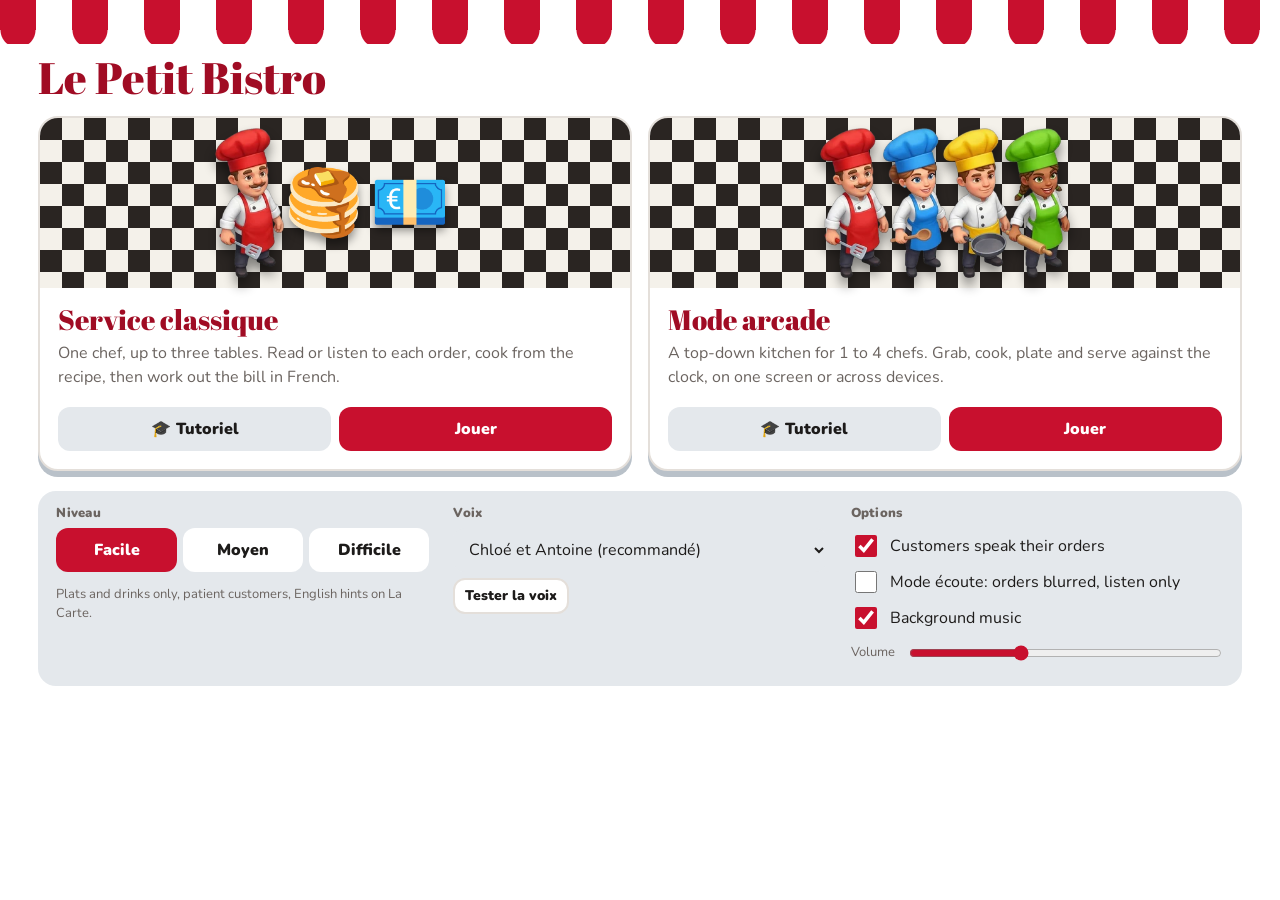
==== commit fb0dce99: "Illustrated chefs, and shared kitchens no longer freeze The four chefs (red, blue, yellow, green) re" ====
--- a/index.html
+++ b/index.html
@@ -52,6 +52,7 @@
 .mode .txt{flex:1}
 .mode .pic{height:170px;display:flex;align-items:center;justify-content:center;font-size:64px;gap:6px;background:conic-gradient(#f4f1ea 25%,#2a2522 0 50%,#f4f1ea 0 75%,#2a2522 0) 0 0/44px 44px;position:relative}
 .mode .pic span{filter:drop-shadow(0 6px 4px #0006)}
+.mode .pic img{height:150px;width:auto;filter:drop-shadow(0 8px 6px #0007);margin:0 -6px}
 .mode .txt{padding:16px 18px 18px}
 .mode h3{font:400 28px/1.1 "Abril Fatface",serif;margin:0 0 6px;color:var(--red2)}
 .mode p{margin:0;color:var(--mute)}
@@ -189,12 +190,12 @@
   <div class="screen on" id="scrMenu">
     <div class="modes">
       <div class="mode">
-        <div class="pic"><span>🧑‍🍳</span><span>🥞</span><span>💶</span></div>
+        <div class="pic" id="picClassic"><span>🧑‍🍳</span><span>🥞</span><span>💶</span></div>
         <div class="txt"><h3>Service classique</h3><p>One chef, up to three tables. Read or listen to each order, cook from the recipe, then work out the bill in French.</p></div>
         <div class="mode-acts"><button class="btn ghost" id="tutoClassic">🎓 Tutoriel</button><button class="btn" id="goClassic">Jouer</button></div>
       </div>
       <div class="mode">
-        <div class="pic"><span>🏃</span><span>🍳</span><span>🏃‍♀️</span></div>
+        <div class="pic" id="picArcade"><span>🏃</span><span>🍳</span><span>🏃‍♀️</span></div>
         <div class="txt"><h3>Mode arcade</h3><p>A top-down kitchen for 1 to 4 chefs. Grab, cook, plate and serve against the clock, on one screen or across devices.</p></div>
         <div class="mode-acts"><button class="btn ghost" id="tutoArcade">🎓 Tutoriel</button><button class="btn" id="goArcade">Jouer</button></div>
       </div>
@@ -599,7 +600,14 @@
 const MW=15,MH=9;
 const DISP={P:["i","pain"],J:["i","jambon"],F:["i","fromage"],O:["i","oeufs"],C:["i","pate"],H:["i","chocolat"],U:["i","sucre"],S:["i","salade"],T:["i","tomate"],
   L:["b","limonade"],R:["b","jus"],M:["b","chocolat"],E:["b","eau"],G:["e","glace"],A:["e","tarte"]};
-const COLS=["#e63946","#2a9d8f","#f4a261","#7b61ff"];
+const COLS=["#d62828","#2f80ed","#e9b10f","#3fa535"];
+/* The four chefs (red, blue, yellow, green), cut out from Jonny's artwork. FACE: which way each one looks by default. */
+const CHEF_SRC=["[data-uri]", "[data-uri]", "[data-uri]", "[data-uri]"];
+const CHEF_FACE=[-1,1,1,1];
+const CHEF_IMG=CHEF_SRC.map(src=>{const im=new Image();im.src=src;return im});
+const lastLR={};
+$("picClassic").innerHTML=`<img src="${CHEF_SRC[0]}" alt=""><span>🥞</span><span>💶</span>`;
+$("picArcade").innerHTML=CHEF_SRC.map(s=>`<img src="${s}" alt="">`).join("");
 const MSG=["","Il faut une assiette !","C'est occupé !","Personne n'a commandé ça !","L'assiette est pleine !","Déjà dans l'assiette !","Poubelle !","Oh non, c'est brûlé !","Ça ne va pas ensemble !","Mains pleines !","Il faut le cuire d'abord ! 🔥"];
 const COOK_T=3.5,BURN_T=11;
 let A=null,raf=0;
@@ -811,14 +819,16 @@
     const x=p.x*t,y=p.y*t;
     if(mine.includes(p.id)){const fx=Math.abs(p.fx)>=Math.abs(p.fy)?Math.sign(p.fx):0,fy=fx?0:Math.sign(p.fy)||1;const tc=Math.floor(p.x)+fx,tr=Math.floor(p.y)+fy;
       if(tr>=0&&tr<MH&&tc>=0&&tc<MW&&MAP[tr][tc]!=="."){ctx.strokeStyle=p.col;ctx.lineWidth=3;ctx.setLineDash([6,4]);rr(tc*t+3,tr*t+3,t-6,t-6,6);ctx.stroke();ctx.setLineDash([])}}
-    ctx.fillStyle="#0004";ctx.beginPath();ctx.ellipse(x,y+t*.28,t*.3,t*.12,0,0,7);ctx.fill();
-    ctx.fillStyle=p.col;ctx.beginPath();ctx.arc(x,y+t*.05,t*.3,0,7);ctx.fill();
-    ctx.fillStyle="#ffe0c2";ctx.beginPath();ctx.arc(x,y-t*.12,t*.2,0,7);ctx.fill();
-    ctx.fillStyle="#fff";ctx.beginPath();ctx.arc(x-t*.1,y-t*.36,t*.11,0,7);ctx.arc(x+t*.1,y-t*.36,t*.11,0,7);ctx.arc(x,y-t*.42,t*.13,0,7);ctx.fill();ctx.fillRect(x-t*.16,y-t*.34,t*.32,t*.08);
-    const ex=Math.abs(p.fx)>=Math.abs(p.fy)?Math.sign(p.fx)*t*.06:0,ey=Math.abs(p.fy)>Math.abs(p.fx)?Math.sign(p.fy)*t*.04:0;
-    ctx.fillStyle="#222";ctx.beginPath();ctx.arc(x-t*.07+ex,y-t*.12+ey,t*.03,0,7);ctx.arc(x+t*.07+ex,y-t*.12+ey,t*.03,0,7);ctx.fill();
-    ctx.font=`900 ${Math.max(11,Math.floor(t*.22))}px Nunito,sans-serif`;ctx.textAlign="center";ctx.textBaseline="bottom";ctx.lineWidth=3;ctx.strokeStyle="#000a";ctx.strokeText(p.name,x,y-t*.52);ctx.fillStyle="#fff";ctx.fillText(p.name,x,y-t*.52);
-    if(p.hold){const fx=Math.abs(p.fx)>=Math.abs(p.fy)?Math.sign(p.fx):0,fy=fx?0:Math.sign(p.fy)||1;drawItem(p.hold,x+fx*t*.32,y+t*.12+fy*t*.18,t*.62)}
+    ctx.fillStyle="#0004";ctx.beginPath();ctx.ellipse(x,y+t*.3,t*.32,t*.12,0,0,7);ctx.fill();
+    const ci=Math.max(0,COLS.indexOf(p.col)),im=CHEF_IMG[ci%4];
+    if(Math.abs(p.fx)>.2)lastLR[p.id]=Math.sign(p.fx);const lr=lastLR[p.id]||1;
+    let top=y-t*.52;
+    if(im.complete&&im.naturalWidth){
+      const h=t*1.45,w=h*im.naturalWidth/im.naturalHeight,feet=y+t*.34;top=feet-h;
+      ctx.save();ctx.translate(x,feet);if(lr!==CHEF_FACE[ci%4])ctx.scale(-1,1);ctx.drawImage(im,-w/2,-h,w,h);ctx.restore();
+    }else{ctx.fillStyle=p.col;ctx.beginPath();ctx.arc(x,y+t*.05,t*.3,0,7);ctx.fill();ctx.fillStyle="#ffe0c2";ctx.beginPath();ctx.arc(x,y-t*.12,t*.2,0,7);ctx.fill()}
+    ctx.font=`900 ${Math.max(11,Math.floor(t*.22))}px Nunito,sans-serif`;ctx.textAlign="center";ctx.textBaseline="bottom";ctx.lineWidth=3;ctx.strokeStyle="#000a";ctx.strokeText(p.name,x,top+2);ctx.fillStyle="#fff";ctx.fillText(p.name,x,top+2);
+    if(p.hold){const fx=Math.abs(p.fx)>=Math.abs(p.fy)?Math.sign(p.fx):0,fy=fx?0:Math.sign(p.fy)||1;drawItem(p.hold,x+(fx||lr*.6)*t*.34,y-t*.02+fy*t*.12,t*.6)}
   });
 }
 let lastTk="";
@@ -834,6 +844,7 @@
 }
 $("tickets").addEventListener("click",e=>{const b=e.target.closest("[data-tsay]");if(b){const o=ORDERS[+b.dataset.tsay];if(o)speak([o.id],o.text,true)}});
 function render(now,dt){
+  if(NET.role==="client"){const stale=now-(NET.snapAt||now)>3000;$("classBar").hidden=!stale;if(stale)$("classBar").textContent="⚠️ Connexion perdue… waiting for the board. Keep the board's Ludus tab open."}
   if(!VIEW)return;
   if(NET.role==="client"){const k=Math.min(1,dt*14);VIEW.players.forEach(p=>{p.x+=(p.tx-p.x)*k;p.y+=(p.ty-p.y)*k})}
   ctx.clearRect(0,0,cv.width,cv.height);drawMap(VIEW,now);drawTargets(now);drawPlayers(VIEW,myIds());
@@ -843,11 +854,28 @@
 
 /* ---- main loop ---- */
 let lastT=0,sendT=0;
+/* The board runs the kitchen on a background timer, because browsers pause screen-refresh
+   timers in hidden tabs: a host tab behind another tab would otherwise freeze every chef. */
+let ticker=null,simT=0;
+function startTicker(){
+  stopTicker();simT=performance.now();
+  try{const w=new Worker(URL.createObjectURL(new Blob(["setInterval(()=>postMessage(0),50)"],{type:"text/javascript"})));w.onmessage=hostSim;ticker=w}
+  catch(e){const iv=setInterval(hostSim,50);ticker={terminate:()=>clearInterval(iv)}}
+}
+function stopTicker(){if(ticker){try{ticker.terminate()}catch(e){}ticker=null}}
+function hostSim(){
+  const now=performance.now(),dt=Math.min(.1,(now-simT)/1000);simT=now;
+  if(NET.role!=="host"||!A||A.phase!=="play")return;
+  readInputs();
+  A.players.forEach(p=>{if(p.local!=null){const s=INP[p.local];p.inp={x:s.x,y:s.y,a:s.a}}});
+  netReadInputs();step(dt);VIEW=viewFromA();
+  if(now-sendT>(NET.kind==="sb"?160:90)){sendT=now;netSend()}
+}
 function loop(now){
   raf=requestAnimationFrame(loop);
   const dt=Math.min(.05,(now-(lastT||now))/1000);lastT=now;
   readInputs();
-  if(NET.role!=="client"&&A&&A.phase==="play"){
+  if(NET.role!=="client"&&NET.role!=="host"&&A&&A.phase==="play"){
     A.players.forEach(p=>{if(p.local!=null){const s=INP[p.local];p.inp={x:s.x,y:s.y,a:s.a}}});
     if(NET.role==="host")netReadInputs();
     step(dt);VIEW=viewFromA();
@@ -856,7 +884,8 @@
   if(NET.role==="client")netSendInput(now);
   render(now,dt);
 }
-function startArcadeView(){mode="arcade";show("scrArcade");renderCarte();lastTk="";lastEv=0;fitCanvas();cancelAnimationFrame(raf);lastT=0;raf=requestAnimationFrame(loop)}
+function startArcadeView(){mode="arcade";show("scrArcade");renderCarte();lastTk="";lastEv=0;NET.snapAt=performance.now();fitCanvas();cancelAnimationFrame(raf);lastT=0;raf=requestAnimationFrame(loop);
+  if(NET.role==="host")startTicker();else stopTicker()}
 function startLocal(opts){
   tutoEnd();NET.role=null;NET.kind=null;INP.forEach(i=>i.a=0);
   const name=(opts&&opts.name)||$("nameIn").value.trim()||"Chef";
@@ -866,11 +895,11 @@
   A=newArcade(ps);if(opts&&opts.seconds)A.time=opts.seconds;VIEW=viewFromA();startArcadeView();
 }
 $("playLocal").onclick=()=>startLocal();
-function stopArcade(){cancelAnimationFrame(raf);if(A)A.phase="end";A=null;VIEW=null}
+function stopArcade(){cancelAnimationFrame(raf);stopTicker();if(A)A.phase="end";A=null;VIEW=null}
 function endArcade(){
   if(NET.role==="host"&&NET.kind==="sb"){hostEnd();return}
   if(mode!=="arcade")return;
-  const V=VIEW||{};cancelAnimationFrame(raf);
+  const V=VIEW||{};cancelAnimationFrame(raf);stopTicker();
   const sc=V.score||0,seen=A?A.seen:new Set((V.tickets||[]).flatMap(t=>itemsOf(ORDERS[t.o]).map(x=>x.fr)));
   if(NET.role==="host")netSend();
   showEnd({cash:sc,rows:[["Caisse",sc+" €"],["Commandes servies",V.served||0],["Clients partis",A?A.missed:(NET.lastSnap?NET.lastSnap.ms:0)],["Chefs",(V.players||[]).length]],
@@ -997,7 +1026,7 @@
   NET.unsub.push(NET.R.onPeers(()=>{NET.me=NET.me||myPeer(NET.R);const h=NET.host&&NET.R.peers().find(p=>p.peer===NET.host);if(NET.host&&!h)toast("L'hôte a quitté la partie.")}));
   NET.unsub.push(NET.R.on("st",msg=>{
     if(msg.sameTab)return;if(!NET.host)NET.host=msg.peer;if(msg.peer!==NET.host)return;
-    const s=msg.data;if(!s||!Array.isArray(s.pl))return;NET.lastSnap=s;NET.me=NET.me||myPeer(NET.R);
+    const s=msg.data;if(!s||!Array.isArray(s.pl))return;NET.lastSnap=s;NET.snapAt=performance.now();NET.me=NET.me||myPeer(NET.R);
     if(s.ph==="lobby"){renderLobby(s);if(mode==="arcade"){$("endModal").classList.remove("on");mode="lobby";show("scrLobby")}return}
     if(typeof s.lv==="string"&&LEVELS[s.lv])lvl=s.lv;
     VIEW=viewFromSnap(s,VIEW);
@@ -1014,6 +1043,7 @@
   NET.inpSent=s;NET.inpT=now;NET.R.presence({inp:{x:Math.round(i.x*10)/10,y:Math.round(i.y*10)/10,a:i.a}}).catch(()=>{});
 }
 async function netLeave(){
+  stopTicker();
   if(NET.kind==="sb"){NET.role=null;NET.kind=null}
   clearInterval(NET.lobbyIv);NET.unsub.forEach(u=>{try{u()}catch(e){}});NET.unsub=[];
   if(NET.R){try{await NET.R.leave()}catch(e){}}NET.R=null;NET.role=null;NET.host=null;NET.lastSnap=null;$("netBox").hidden=true;
@@ -1138,13 +1168,13 @@
   }else{
     const sc=A?A.score:0,sv=A?A.served:0;Object.values(H.pupils).forEach(p=>byPupil[p.pid]={score:sc,served:sv});
     H.final={score:sc,served:sv,missed:A?A.missed:0,byPupil};
-    cancelAnimationFrame(raf);if(A){NET.kind="sb";netSend()}
+    cancelAnimationFrame(raf);stopTicker();if(A){NET.kind="sb";netSend()}
   }
   Object.values(H.pupils).forEach(hostTell);
   setMusic("menu");mode="class";show("scrClass");hostRender();
 }
 function hostClose(){
-  if(!H)return;clearInterval(H.iv);
+  if(!H)return;stopTicker();clearInterval(H.iv);
   Object.values(H.pupils).forEach(p=>{if(p.ch){clSend(p.ch,"kicked",{cancelled:true});const c=p.ch;setTimeout(()=>clDrop(c),400)}});
   clDrop(H.lobby);clDrop(H.kch);H=null;$("classBar").hidden=true;
 }
@@ -1258,7 +1288,7 @@
 }
 $("scrPupil").addEventListener("click",e=>{const b=e.target.closest("[data-pt]");if(b&&b.dataset.pt==="tuto"){P&&P.st&&P.st.game==="classic"?classicTutorial():arcadeTutorial()}});
 function snapIn(s){
-  if(!s||!Array.isArray(s.pl)||!P)return;NET.lastSnap=s;
+  if(!s||!Array.isArray(s.pl)||!P)return;NET.lastSnap=s;NET.snapAt=performance.now();
   VIEW=viewFromSnap(s,VIEW);(s.ev||[]).forEach(e=>{if(Array.isArray(e))handleEv(e)});
 }
 
